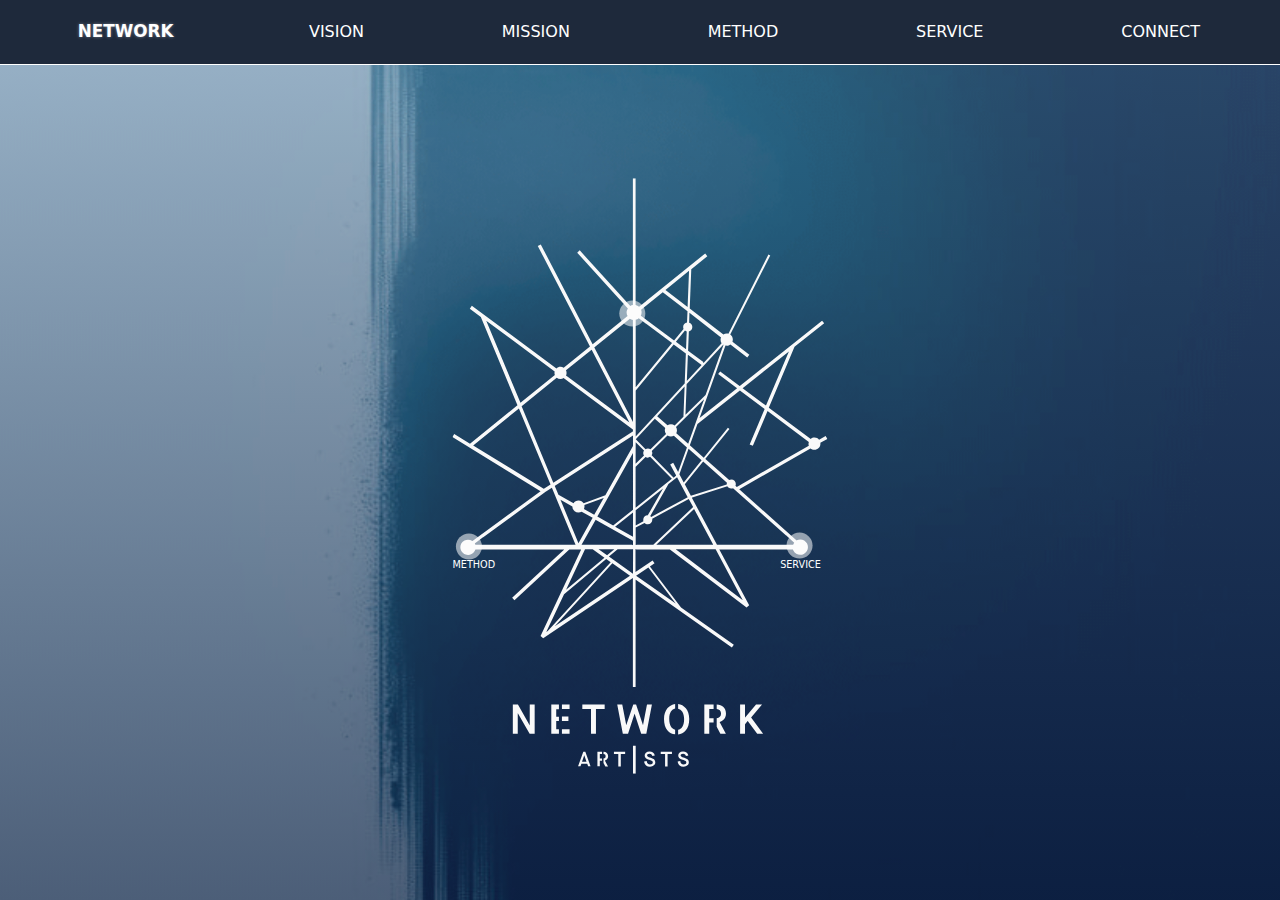
==== index.html @ 85cc6127 "re-deploy" ====
<!doctype html>
<html lang="en" data-critters-container>
<head>
  <meta charset="utf-8">
  <title>Network Artists</title>
  <base href="/">
  <meta name="viewport" content="width=device-width, initial-scale=1">
  <!--<link rel="icon" type="image/x-icon" href="favicon.ico">!-->
<style>*,:before,:after{box-sizing:border-box;border-width:0;border-style:solid;border-color:#e5e7eb}:before,:after{--tw-content:""}html{line-height:1.5;-webkit-text-size-adjust:100%;tab-size:4;font-family:ui-sans-serif,system-ui,-apple-system,BlinkMacSystemFont,Segoe UI,Roboto,Helvetica Neue,Arial,Noto Sans,sans-serif,"Apple Color Emoji","Segoe UI Emoji",Segoe UI Symbol,"Noto Color Emoji";font-feature-settings:normal;font-variation-settings:normal}body{margin:0;line-height:inherit}*,:before,:after{--tw-border-spacing-x:0;--tw-border-spacing-y:0;--tw-translate-x:0;--tw-translate-y:0;--tw-rotate:0;--tw-skew-x:0;--tw-skew-y:0;--tw-scale-x:1;--tw-scale-y:1;--tw-pan-x: ;--tw-pan-y: ;--tw-pinch-zoom: ;--tw-scroll-snap-strictness:proximity;--tw-gradient-from-position: ;--tw-gradient-via-position: ;--tw-gradient-to-position: ;--tw-ordinal: ;--tw-slashed-zero: ;--tw-numeric-figure: ;--tw-numeric-spacing: ;--tw-numeric-fraction: ;--tw-ring-inset: ;--tw-ring-offset-width:0px;--tw-ring-offset-color:#fff;--tw-ring-color:rgb(59 130 246 / .5);--tw-ring-offset-shadow:0 0 #0000;--tw-ring-shadow:0 0 #0000;--tw-shadow:0 0 #0000;--tw-shadow-colored:0 0 #0000;--tw-blur: ;--tw-brightness: ;--tw-contrast: ;--tw-grayscale: ;--tw-hue-rotate: ;--tw-invert: ;--tw-saturate: ;--tw-sepia: ;--tw-drop-shadow: ;--tw-backdrop-blur: ;--tw-backdrop-brightness: ;--tw-backdrop-contrast: ;--tw-backdrop-grayscale: ;--tw-backdrop-hue-rotate: ;--tw-backdrop-invert: ;--tw-backdrop-opacity: ;--tw-backdrop-saturate: ;--tw-backdrop-sepia: }body{padding-bottom:20px;background-color:#000;background-image:linear-gradient(to bottom,#527f9a85,#112846ba),url(networkArtistBackGround.e3360efd7bde1a13.png)!important;background-position:center;background-repeat:no-repeat;background-size:cover;background-attachment:fixed}</style><link rel="stylesheet" href="styles.239a535b3e840aea.css" media="print" onload="this.media='all'"><noscript><link rel="stylesheet" href="styles.239a535b3e840aea.css"></noscript></head>
<body>
  <app-root></app-root>
<script src="runtime.1c67a9e0d423e138.js" type="module"></script><script src="polyfills.b39e8f7c6ecf0d22.js" type="module"></script><script src="main.fc0639082469d9b8.js" type="module"></script></body>
</html>
---- styles.239a535b3e840aea.css ----
*,:before,:after{box-sizing:border-box;border-width:0;border-style:solid;border-color:#e5e7eb}:before,:after{--tw-content: ""}html{line-height:1.5;-webkit-text-size-adjust:100%;tab-size:4;font-family:ui-sans-serif,system-ui,-apple-system,BlinkMacSystemFont,Segoe UI,Roboto,Helvetica Neue,Arial,Noto Sans,sans-serif,"Apple Color Emoji","Segoe UI Emoji",Segoe UI Symbol,"Noto Color Emoji";font-feature-settings:normal;font-variation-settings:normal}body{margin:0;line-height:inherit}hr{height:0;color:inherit;border-top-width:1px}abbr:where([title]){-webkit-text-decoration:underline dotted;text-decoration:underline dotted}h1,h2,h3,h4,h5,h6{font-size:inherit;font-weight:inherit}a{color:inherit;text-decoration:inherit}b,strong{font-weight:bolder}code,kbd,samp,pre{font-family:ui-monospace,SFMono-Regular,Menlo,Monaco,Consolas,Liberation Mono,Courier New,monospace;font-size:1em}small{font-size:80%}sub,sup{font-size:75%;line-height:0;position:relative;vertical-align:baseline}sub{bottom:-.25em}sup{top:-.5em}table{text-indent:0;border-color:inherit;border-collapse:collapse}button,input,optgroup,select,textarea{font-family:inherit;font-feature-settings:inherit;font-variation-settings:inherit;font-size:100%;font-weight:inherit;line-height:inherit;color:inherit;margin:0;padding:0}button,select{text-transform:none}button,[type=button],[type=reset],[type=submit]{-webkit-appearance:button;background-color:transparent;background-image:none}:-moz-focusring{outline:auto}:-moz-ui-invalid{box-shadow:none}progress{vertical-align:baseline}::-webkit-inner-spin-button,::-webkit-outer-spin-button{height:auto}[type=search]{-webkit-appearance:textfield;outline-offset:-2px}::-webkit-search-decoration{-webkit-appearance:none}::-webkit-file-upload-button{-webkit-appearance:button;font:inherit}summary{display:list-item}blockquote,dl,dd,h1,h2,h3,h4,h5,h6,hr,figure,p,pre{margin:0}fieldset{margin:0;padding:0}legend{padding:0}ol,ul,menu{list-style:none;margin:0;padding:0}dialog{padding:0}textarea{resize:vertical}input::placeholder,textarea::placeholder{opacity:1;color:#9ca3af}button,[role=button]{cursor:pointer}:disabled{cursor:default}img,svg,video,canvas,audio,iframe,embed,object{display:block;vertical-align:middle}img,video{max-width:100%;height:auto}[hidden]{display:none}*,:before,:after{--tw-border-spacing-x: 0;--tw-border-spacing-y: 0;--tw-translate-x: 0;--tw-translate-y: 0;--tw-rotate: 0;--tw-skew-x: 0;--tw-skew-y: 0;--tw-scale-x: 1;--tw-scale-y: 1;--tw-pan-x: ;--tw-pan-y: ;--tw-pinch-zoom: ;--tw-scroll-snap-strictness: proximity;--tw-gradient-from-position: ;--tw-gradient-via-position: ;--tw-gradient-to-position: ;--tw-ordinal: ;--tw-slashed-zero: ;--tw-numeric-figure: ;--tw-numeric-spacing: ;--tw-numeric-fraction: ;--tw-ring-inset: ;--tw-ring-offset-width: 0px;--tw-ring-offset-color: #fff;--tw-ring-color: rgb(59 130 246 / .5);--tw-ring-offset-shadow: 0 0 #0000;--tw-ring-shadow: 0 0 #0000;--tw-shadow: 0 0 #0000;--tw-shadow-colored: 0 0 #0000;--tw-blur: ;--tw-brightness: ;--tw-contrast: ;--tw-grayscale: ;--tw-hue-rotate: ;--tw-invert: ;--tw-saturate: ;--tw-sepia: ;--tw-drop-shadow: ;--tw-backdrop-blur: ;--tw-backdrop-brightness: ;--tw-backdrop-contrast: ;--tw-backdrop-grayscale: ;--tw-backdrop-hue-rotate: ;--tw-backdrop-invert: ;--tw-backdrop-opacity: ;--tw-backdrop-saturate: ;--tw-backdrop-sepia: }::backdrop{--tw-border-spacing-x: 0;--tw-border-spacing-y: 0;--tw-translate-x: 0;--tw-translate-y: 0;--tw-rotate: 0;--tw-skew-x: 0;--tw-skew-y: 0;--tw-scale-x: 1;--tw-scale-y: 1;--tw-pan-x: ;--tw-pan-y: ;--tw-pinch-zoom: ;--tw-scroll-snap-strictness: proximity;--tw-gradient-from-position: ;--tw-gradient-via-position: ;--tw-gradient-to-position: ;--tw-ordinal: ;--tw-slashed-zero: ;--tw-numeric-figure: ;--tw-numeric-spacing: ;--tw-numeric-fraction: ;--tw-ring-inset: ;--tw-ring-offset-width: 0px;--tw-ring-offset-color: #fff;--tw-ring-color: rgb(59 130 246 / .5);--tw-ring-offset-shadow: 0 0 #0000;--tw-ring-shadow: 0 0 #0000;--tw-shadow: 0 0 #0000;--tw-shadow-colored: 0 0 #0000;--tw-blur: ;--tw-brightness: ;--tw-contrast: ;--tw-grayscale: ;--tw-hue-rotate: ;--tw-invert: ;--tw-saturate: ;--tw-sepia: ;--tw-drop-shadow: ;--tw-backdrop-blur: ;--tw-backdrop-brightness: ;--tw-backdrop-contrast: ;--tw-backdrop-grayscale: ;--tw-backdrop-hue-rotate: ;--tw-backdrop-invert: ;--tw-backdrop-opacity: ;--tw-backdrop-saturate: ;--tw-backdrop-sepia: }.fixed{position:fixed}.absolute{position:absolute}.relative{position:relative}.sticky{position:sticky}.bottom-0{bottom:0}.bottom-\[20px\]{bottom:20px}.left-0{left:0}.left-\[-40px\]{left:-40px}.right-5{right:1.25rem}.right-\[-170px\]{right:-170px}.right-\[25px\]{right:25px}.top-0{top:0}.top-10{top:2.5rem}.top-5{top:1.25rem}.top-\[-40px\]{top:-40px}.z-20{z-index:20}.z-50{z-index:50}.z-\[9999\]{z-index:9999}.m-3{margin:.75rem}.m-5{margin:1.25rem}.mx-5{margin-left:1.25rem;margin-right:1.25rem}.mx-auto{margin-left:auto;margin-right:auto}.mb-1{margin-bottom:.25rem}.mb-1\.5{margin-bottom:.375rem}.mb-2{margin-bottom:.5rem}.mb-4{margin-bottom:1rem}.mb-6{margin-bottom:1.5rem}.ml-2{margin-left:.5rem}.ml-4{margin-left:1rem}.mt-10{margin-top:2.5rem}.mt-2{margin-top:.5rem}.mt-20{margin-top:5rem}.mt-32{margin-top:8rem}.mt-4{margin-top:1rem}.mt-5{margin-top:1.25rem}.block{display:block}.flex{display:flex}.hidden{display:none}.h-6{height:1.5rem}.h-\[60\%\]{height:60%}.h-auto{height:auto}.h-full{height:100%}.min-h-\[50px\]{min-height:50px}.w-1\/3{width:33.333333%}.w-32{width:8rem}.w-6{width:1.5rem}.w-\[50\%\]{width:50%}.w-\[60\%\]{width:60%}.w-\[80\%\]{width:80%}.w-auto{width:auto}.w-full{width:100%}.min-w-\[200px\]{min-width:200px}.flex-none{flex:none}.rotate-180{--tw-rotate: 180deg;transform:translate(var(--tw-translate-x),var(--tw-translate-y)) rotate(var(--tw-rotate)) skew(var(--tw-skew-x)) skewY(var(--tw-skew-y)) scaleX(var(--tw-scale-x)) scaleY(var(--tw-scale-y))}.scale-75{--tw-scale-x: .75;--tw-scale-y: .75;transform:translate(var(--tw-translate-x),var(--tw-translate-y)) rotate(var(--tw-rotate)) skew(var(--tw-skew-x)) skewY(var(--tw-skew-y)) scaleX(var(--tw-scale-x)) scaleY(var(--tw-scale-y))}.transform{transform:translate(var(--tw-translate-x),var(--tw-translate-y)) rotate(var(--tw-rotate)) skew(var(--tw-skew-x)) skewY(var(--tw-skew-y)) scaleX(var(--tw-scale-x)) scaleY(var(--tw-scale-y))}.cursor-pointer{cursor:pointer}.flex-row{flex-direction:row}.flex-col{flex-direction:column}.flex-wrap{flex-wrap:wrap}.content-center{align-content:center}.items-center{align-items:center}.justify-end{justify-content:flex-end}.justify-center{justify-content:center}.justify-between{justify-content:space-between}.justify-items-start{justify-items:start}.space-y-4>:not([hidden])~:not([hidden]){--tw-space-y-reverse: 0;margin-top:calc(1rem * calc(1 - var(--tw-space-y-reverse)));margin-bottom:calc(1rem * var(--tw-space-y-reverse))}.overflow-x-hidden{overflow-x:hidden}.overflow-y-scroll{overflow-y:scroll}.rounded{border-radius:.25rem}.rounded-full{border-radius:9999px}.rounded-md{border-radius:.375rem}.rounded-b-md{border-bottom-right-radius:.375rem;border-bottom-left-radius:.375rem}.rounded-t-md{border-top-left-radius:.375rem;border-top-right-radius:.375rem}.border{border-width:1px}.border-2{border-width:2px}.border-b-\[1px\]{border-bottom-width:1px}.border-l-2{border-left-width:2px}.border-white{--tw-border-opacity: 1;border-color:rgb(255 255 255 / var(--tw-border-opacity))}.border-b-white{--tw-border-opacity: 1;border-bottom-color:rgb(255 255 255 / var(--tw-border-opacity))}.bg-\[\#002B4F\]{--tw-bg-opacity: 1;background-color:rgb(0 43 79 / var(--tw-bg-opacity))}.bg-\[rgba\(235\,235\,235\,0\.2\)\]{background-color:#ebebeb33}.bg-\[rgba\(235\,235\,235\,0\.4\)\]{background-color:#ebebeb66}.bg-\[rgba\(235\,235\,235\,0\.9\)\]{background-color:#ebebebe6}.bg-slate-800{--tw-bg-opacity: 1;background-color:rgb(30 41 59 / var(--tw-bg-opacity))}.bg-fixed{background-attachment:fixed}.bg-center{background-position:center}.bg-no-repeat{background-repeat:no-repeat}.fill-transparent{fill:transparent}.stroke-white{stroke:#fff}.stroke-2{stroke-width:2}.p-10{padding:2.5rem}.p-5{padding:1.25rem}.px-10{padding-left:2.5rem;padding-right:2.5rem}.px-20{padding-left:5rem;padding-right:5rem}.px-5{padding-left:1.25rem;padding-right:1.25rem}.py-10{padding-top:2.5rem;padding-bottom:2.5rem}.py-5{padding-top:1.25rem;padding-bottom:1.25rem}.pb-10{padding-bottom:2.5rem}.pb-8{padding-bottom:2rem}.pl-10{padding-left:2.5rem}.pl-5{padding-left:1.25rem}.pr-1{padding-right:.25rem}.pr-10{padding-right:2.5rem}.pr-2{padding-right:.5rem}.pr-7{padding-right:1.75rem}.pt-5{padding-top:1.25rem}.text-left{text-align:left}.text-center{text-align:center}.text-2xl{font-size:1.5rem;line-height:2rem}.text-4xl{font-size:2.25rem;line-height:2.5rem}.text-\[40px\]{font-size:40px}.text-\[50px\]{font-size:50px}.text-xl{font-size:1.25rem;line-height:1.75rem}.font-bold{font-weight:700}.font-extralight{font-weight:200}.font-semibold{font-weight:600}.uppercase{text-transform:uppercase}.leading-\[30px\]{line-height:30px}.leading-\[37px\]{line-height:37px}.text-\[rgba\(255\,255\,255\,0\.3\)\]{color:#ffffff4d}.text-blue-900{--tw-text-opacity: 1;color:rgb(30 58 138 / var(--tw-text-opacity))}.text-white{--tw-text-opacity: 1;color:rgb(255 255 255 / var(--tw-text-opacity))}.underline{text-decoration-line:underline}.shadow-lg{--tw-shadow: 0 10px 15px -3px rgb(0 0 0 / .1), 0 4px 6px -4px rgb(0 0 0 / .1);--tw-shadow-colored: 0 10px 15px -3px var(--tw-shadow-color), 0 4px 6px -4px var(--tw-shadow-color);box-shadow:var(--tw-ring-offset-shadow, 0 0 #0000),var(--tw-ring-shadow, 0 0 #0000),var(--tw-shadow)}.blur{--tw-blur: blur(8px);filter:var(--tw-blur) var(--tw-brightness) var(--tw-contrast) var(--tw-grayscale) var(--tw-hue-rotate) var(--tw-invert) var(--tw-saturate) var(--tw-sepia) var(--tw-drop-shadow)}.drop-shadow{--tw-drop-shadow: drop-shadow(0 1px 2px rgb(0 0 0 / .1)) drop-shadow(0 1px 1px rgb(0 0 0 / .06));filter:var(--tw-blur) var(--tw-brightness) var(--tw-contrast) var(--tw-grayscale) var(--tw-hue-rotate) var(--tw-invert) var(--tw-saturate) var(--tw-sepia) var(--tw-drop-shadow)}.filter{filter:var(--tw-blur) var(--tw-brightness) var(--tw-contrast) var(--tw-grayscale) var(--tw-hue-rotate) var(--tw-invert) var(--tw-saturate) var(--tw-sepia) var(--tw-drop-shadow)}.transition{transition-property:color,background-color,border-color,text-decoration-color,fill,stroke,opacity,box-shadow,transform,filter,-webkit-backdrop-filter;transition-property:color,background-color,border-color,text-decoration-color,fill,stroke,opacity,box-shadow,transform,filter,backdrop-filter;transition-property:color,background-color,border-color,text-decoration-color,fill,stroke,opacity,box-shadow,transform,filter,backdrop-filter,-webkit-backdrop-filter;transition-timing-function:cubic-bezier(.4,0,.2,1);transition-duration:.15s}.transition-all{transition-property:all;transition-timing-function:cubic-bezier(.4,0,.2,1);transition-duration:.15s}.duration-300{transition-duration:.3s}.ease-in{transition-timing-function:cubic-bezier(.4,0,1,1)}.ease-in-out{transition-timing-function:cubic-bezier(.4,0,.2,1)}.ease-out{transition-timing-function:cubic-bezier(0,0,.2,1)}body{padding-bottom:20px;background-color:#000;background-image:linear-gradient(to bottom,#527f9a85,#112846ba),url(networkArtistBackGround.e3360efd7bde1a13.png)!important;background-position:center;background-repeat:no-repeat;background-size:cover;background-attachment:fixed}.mission{background-image:linear-gradient(to bottom,#112846,#112846ba),url(backgroundMissionComponent.2aa8e64cc759269d.jpeg)!important;background-position:center;background-repeat:no-repeat;background-size:cover;background-attachment:fixed}.service{background-image:linear-gradient(to bottom,#112846,#112846ba),url(backgroundService.eb0dcc826359d634.jpg)!important;background-position:center;background-repeat:no-repeat;background-size:cover;background-attachment:fixed}.vision{background-image:linear-gradient(to bottom,#112846,#112846ba),url(visionBackground.d5ea87401d3726b8.jpg)!important;background-position:center;background-repeat:no-repeat;background-size:cover;background-attachment:fixed}.connect{background-image:linear-gradient(to bottom,#112846,#112846ba),url(backgroundConnectComponent.21ba6df31d778733.jpeg)!important;background-position:center;background-repeat:no-repeat;background-size:cover;background-attachment:fixed}.method{background-image:linear-gradient(to bottom,#112846,#112846ba)!important;background-position:center;background-repeat:no-repeat;background-size:contain;background-attachment:fixed}.logo{display:flex;justify-content:center;height:90vh;width:100vw;padding-top:1rem;transition:opacity 1s}.btn{position:absolute;bottom:1rem;left:49.5%;transform:translate(-50%);border:1px solid #ccc;padding:1px 15px;border-radius:5px;color:#fff;font-family:OpenSans,sans-serif;font-size:.8rem}.btn:hover{background-color:#fff;color:#002b4f}.method-img{width:50%}.footer-text{writing-mode:vertical-rl;text-orientation:upright}.hover\:scale-105:hover{--tw-scale-x: 1.05;--tw-scale-y: 1.05;transform:translate(var(--tw-translate-x),var(--tw-translate-y)) rotate(var(--tw-rotate)) skew(var(--tw-skew-x)) skewY(var(--tw-skew-y)) scaleX(var(--tw-scale-x)) scaleY(var(--tw-scale-y))}.hover\:scale-110:hover{--tw-scale-x: 1.1;--tw-scale-y: 1.1;transform:translate(var(--tw-translate-x),var(--tw-translate-y)) rotate(var(--tw-rotate)) skew(var(--tw-skew-x)) skewY(var(--tw-skew-y)) scaleX(var(--tw-scale-x)) scaleY(var(--tw-scale-y))}@media (prefers-color-scheme: dark){.dark\:shadow-black\/30{--tw-shadow-color: rgb(0 0 0 / .3);--tw-shadow: var(--tw-shadow-colored)}}@media (min-width: 640px){.sm\:block{display:block}.sm\:hidden{display:none}.sm\:w-full{width:100%}}@media (min-width: 768px){.md\:mx-auto{margin-left:auto;margin-right:auto}.md\:mt-10{margin-top:2.5rem}.md\:mt-20{margin-top:5rem}.md\:block{display:block}.md\:flex{display:flex}.md\:hidden{display:none}.md\:w-1\/2{width:50%}.md\:w-\[70\%\]{width:70%}.md\:max-w-3xl{max-width:48rem}.md\:p-10{padding:2.5rem}.md\:text-\[130px\]{font-size:130px}.md\:text-\[30px\]{font-size:30px}.md\:leading-\[100px\]{line-height:100px}.md\:leading-\[90px\]{line-height:90px}}@media (min-width: 1024px){.lg\:mt-32{margin-top:8rem}.lg\:max-w-4xl{max-width:56rem}}@media (min-width: 1280px){.xl\:max-w-5xl{max-width:64rem}}
---- styles.239a535b3e840aea.css ----
*,:before,:after{box-sizing:border-box;border-width:0;border-style:solid;border-color:#e5e7eb}:before,:after{--tw-content: ""}html{line-height:1.5;-webkit-text-size-adjust:100%;tab-size:4;font-family:ui-sans-serif,system-ui,-apple-system,BlinkMacSystemFont,Segoe UI,Roboto,Helvetica Neue,Arial,Noto Sans,sans-serif,"Apple Color Emoji","Segoe UI Emoji",Segoe UI Symbol,"Noto Color Emoji";font-feature-settings:normal;font-variation-settings:normal}body{margin:0;line-height:inherit}hr{height:0;color:inherit;border-top-width:1px}abbr:where([title]){-webkit-text-decoration:underline dotted;text-decoration:underline dotted}h1,h2,h3,h4,h5,h6{font-size:inherit;font-weight:inherit}a{color:inherit;text-decoration:inherit}b,strong{font-weight:bolder}code,kbd,samp,pre{font-family:ui-monospace,SFMono-Regular,Menlo,Monaco,Consolas,Liberation Mono,Courier New,monospace;font-size:1em}small{font-size:80%}sub,sup{font-size:75%;line-height:0;position:relative;vertical-align:baseline}sub{bottom:-.25em}sup{top:-.5em}table{text-indent:0;border-color:inherit;border-collapse:collapse}button,input,optgroup,select,textarea{font-family:inherit;font-feature-settings:inherit;font-variation-settings:inherit;font-size:100%;font-weight:inherit;line-height:inherit;color:inherit;margin:0;padding:0}button,select{text-transform:none}button,[type=button],[type=reset],[type=submit]{-webkit-appearance:button;background-color:transparent;background-image:none}:-moz-focusring{outline:auto}:-moz-ui-invalid{box-shadow:none}progress{vertical-align:baseline}::-webkit-inner-spin-button,::-webkit-outer-spin-button{height:auto}[type=search]{-webkit-appearance:textfield;outline-offset:-2px}::-webkit-search-decoration{-webkit-appearance:none}::-webkit-file-upload-button{-webkit-appearance:button;font:inherit}summary{display:list-item}blockquote,dl,dd,h1,h2,h3,h4,h5,h6,hr,figure,p,pre{margin:0}fieldset{margin:0;padding:0}legend{padding:0}ol,ul,menu{list-style:none;margin:0;padding:0}dialog{padding:0}textarea{resize:vertical}input::placeholder,textarea::placeholder{opacity:1;color:#9ca3af}button,[role=button]{cursor:pointer}:disabled{cursor:default}img,svg,video,canvas,audio,iframe,embed,object{display:block;vertical-align:middle}img,video{max-width:100%;height:auto}[hidden]{display:none}*,:before,:after{--tw-border-spacing-x: 0;--tw-border-spacing-y: 0;--tw-translate-x: 0;--tw-translate-y: 0;--tw-rotate: 0;--tw-skew-x: 0;--tw-skew-y: 0;--tw-scale-x: 1;--tw-scale-y: 1;--tw-pan-x: ;--tw-pan-y: ;--tw-pinch-zoom: ;--tw-scroll-snap-strictness: proximity;--tw-gradient-from-position: ;--tw-gradient-via-position: ;--tw-gradient-to-position: ;--tw-ordinal: ;--tw-slashed-zero: ;--tw-numeric-figure: ;--tw-numeric-spacing: ;--tw-numeric-fraction: ;--tw-ring-inset: ;--tw-ring-offset-width: 0px;--tw-ring-offset-color: #fff;--tw-ring-color: rgb(59 130 246 / .5);--tw-ring-offset-shadow: 0 0 #0000;--tw-ring-shadow: 0 0 #0000;--tw-shadow: 0 0 #0000;--tw-shadow-colored: 0 0 #0000;--tw-blur: ;--tw-brightness: ;--tw-contrast: ;--tw-grayscale: ;--tw-hue-rotate: ;--tw-invert: ;--tw-saturate: ;--tw-sepia: ;--tw-drop-shadow: ;--tw-backdrop-blur: ;--tw-backdrop-brightness: ;--tw-backdrop-contrast: ;--tw-backdrop-grayscale: ;--tw-backdrop-hue-rotate: ;--tw-backdrop-invert: ;--tw-backdrop-opacity: ;--tw-backdrop-saturate: ;--tw-backdrop-sepia: }::backdrop{--tw-border-spacing-x: 0;--tw-border-spacing-y: 0;--tw-translate-x: 0;--tw-translate-y: 0;--tw-rotate: 0;--tw-skew-x: 0;--tw-skew-y: 0;--tw-scale-x: 1;--tw-scale-y: 1;--tw-pan-x: ;--tw-pan-y: ;--tw-pinch-zoom: ;--tw-scroll-snap-strictness: proximity;--tw-gradient-from-position: ;--tw-gradient-via-position: ;--tw-gradient-to-position: ;--tw-ordinal: ;--tw-slashed-zero: ;--tw-numeric-figure: ;--tw-numeric-spacing: ;--tw-numeric-fraction: ;--tw-ring-inset: ;--tw-ring-offset-width: 0px;--tw-ring-offset-color: #fff;--tw-ring-color: rgb(59 130 246 / .5);--tw-ring-offset-shadow: 0 0 #0000;--tw-ring-shadow: 0 0 #0000;--tw-shadow: 0 0 #0000;--tw-shadow-colored: 0 0 #0000;--tw-blur: ;--tw-brightness: ;--tw-contrast: ;--tw-grayscale: ;--tw-hue-rotate: ;--tw-invert: ;--tw-saturate: ;--tw-sepia: ;--tw-drop-shadow: ;--tw-backdrop-blur: ;--tw-backdrop-brightness: ;--tw-backdrop-contrast: ;--tw-backdrop-grayscale: ;--tw-backdrop-hue-rotate: ;--tw-backdrop-invert: ;--tw-backdrop-opacity: ;--tw-backdrop-saturate: ;--tw-backdrop-sepia: }.fixed{position:fixed}.absolute{position:absolute}.relative{position:relative}.sticky{position:sticky}.bottom-0{bottom:0}.bottom-\[20px\]{bottom:20px}.left-0{left:0}.left-\[-40px\]{left:-40px}.right-5{right:1.25rem}.right-\[-170px\]{right:-170px}.right-\[25px\]{right:25px}.top-0{top:0}.top-10{top:2.5rem}.top-5{top:1.25rem}.top-\[-40px\]{top:-40px}.z-20{z-index:20}.z-50{z-index:50}.z-\[9999\]{z-index:9999}.m-3{margin:.75rem}.m-5{margin:1.25rem}.mx-5{margin-left:1.25rem;margin-right:1.25rem}.mx-auto{margin-left:auto;margin-right:auto}.mb-1{margin-bottom:.25rem}.mb-1\.5{margin-bottom:.375rem}.mb-2{margin-bottom:.5rem}.mb-4{margin-bottom:1rem}.mb-6{margin-bottom:1.5rem}.ml-2{margin-left:.5rem}.ml-4{margin-left:1rem}.mt-10{margin-top:2.5rem}.mt-2{margin-top:.5rem}.mt-20{margin-top:5rem}.mt-32{margin-top:8rem}.mt-4{margin-top:1rem}.mt-5{margin-top:1.25rem}.block{display:block}.flex{display:flex}.hidden{display:none}.h-6{height:1.5rem}.h-\[60\%\]{height:60%}.h-auto{height:auto}.h-full{height:100%}.min-h-\[50px\]{min-height:50px}.w-1\/3{width:33.333333%}.w-32{width:8rem}.w-6{width:1.5rem}.w-\[50\%\]{width:50%}.w-\[60\%\]{width:60%}.w-\[80\%\]{width:80%}.w-auto{width:auto}.w-full{width:100%}.min-w-\[200px\]{min-width:200px}.flex-none{flex:none}.rotate-180{--tw-rotate: 180deg;transform:translate(var(--tw-translate-x),var(--tw-translate-y)) rotate(var(--tw-rotate)) skew(var(--tw-skew-x)) skewY(var(--tw-skew-y)) scaleX(var(--tw-scale-x)) scaleY(var(--tw-scale-y))}.scale-75{--tw-scale-x: .75;--tw-scale-y: .75;transform:translate(var(--tw-translate-x),var(--tw-translate-y)) rotate(var(--tw-rotate)) skew(var(--tw-skew-x)) skewY(var(--tw-skew-y)) scaleX(var(--tw-scale-x)) scaleY(var(--tw-scale-y))}.transform{transform:translate(var(--tw-translate-x),var(--tw-translate-y)) rotate(var(--tw-rotate)) skew(var(--tw-skew-x)) skewY(var(--tw-skew-y)) scaleX(var(--tw-scale-x)) scaleY(var(--tw-scale-y))}.cursor-pointer{cursor:pointer}.flex-row{flex-direction:row}.flex-col{flex-direction:column}.flex-wrap{flex-wrap:wrap}.content-center{align-content:center}.items-center{align-items:center}.justify-end{justify-content:flex-end}.justify-center{justify-content:center}.justify-between{justify-content:space-between}.justify-items-start{justify-items:start}.space-y-4>:not([hidden])~:not([hidden]){--tw-space-y-reverse: 0;margin-top:calc(1rem * calc(1 - var(--tw-space-y-reverse)));margin-bottom:calc(1rem * var(--tw-space-y-reverse))}.overflow-x-hidden{overflow-x:hidden}.overflow-y-scroll{overflow-y:scroll}.rounded{border-radius:.25rem}.rounded-full{border-radius:9999px}.rounded-md{border-radius:.375rem}.rounded-b-md{border-bottom-right-radius:.375rem;border-bottom-left-radius:.375rem}.rounded-t-md{border-top-left-radius:.375rem;border-top-right-radius:.375rem}.border{border-width:1px}.border-2{border-width:2px}.border-b-\[1px\]{border-bottom-width:1px}.border-l-2{border-left-width:2px}.border-white{--tw-border-opacity: 1;border-color:rgb(255 255 255 / var(--tw-border-opacity))}.border-b-white{--tw-border-opacity: 1;border-bottom-color:rgb(255 255 255 / var(--tw-border-opacity))}.bg-\[\#002B4F\]{--tw-bg-opacity: 1;background-color:rgb(0 43 79 / var(--tw-bg-opacity))}.bg-\[rgba\(235\,235\,235\,0\.2\)\]{background-color:#ebebeb33}.bg-\[rgba\(235\,235\,235\,0\.4\)\]{background-color:#ebebeb66}.bg-\[rgba\(235\,235\,235\,0\.9\)\]{background-color:#ebebebe6}.bg-slate-800{--tw-bg-opacity: 1;background-color:rgb(30 41 59 / var(--tw-bg-opacity))}.bg-fixed{background-attachment:fixed}.bg-center{background-position:center}.bg-no-repeat{background-repeat:no-repeat}.fill-transparent{fill:transparent}.stroke-white{stroke:#fff}.stroke-2{stroke-width:2}.p-10{padding:2.5rem}.p-5{padding:1.25rem}.px-10{padding-left:2.5rem;padding-right:2.5rem}.px-20{padding-left:5rem;padding-right:5rem}.px-5{padding-left:1.25rem;padding-right:1.25rem}.py-10{padding-top:2.5rem;padding-bottom:2.5rem}.py-5{padding-top:1.25rem;padding-bottom:1.25rem}.pb-10{padding-bottom:2.5rem}.pb-8{padding-bottom:2rem}.pl-10{padding-left:2.5rem}.pl-5{padding-left:1.25rem}.pr-1{padding-right:.25rem}.pr-10{padding-right:2.5rem}.pr-2{padding-right:.5rem}.pr-7{padding-right:1.75rem}.pt-5{padding-top:1.25rem}.text-left{text-align:left}.text-center{text-align:center}.text-2xl{font-size:1.5rem;line-height:2rem}.text-4xl{font-size:2.25rem;line-height:2.5rem}.text-\[40px\]{font-size:40px}.text-\[50px\]{font-size:50px}.text-xl{font-size:1.25rem;line-height:1.75rem}.font-bold{font-weight:700}.font-extralight{font-weight:200}.font-semibold{font-weight:600}.uppercase{text-transform:uppercase}.leading-\[30px\]{line-height:30px}.leading-\[37px\]{line-height:37px}.text-\[rgba\(255\,255\,255\,0\.3\)\]{color:#ffffff4d}.text-blue-900{--tw-text-opacity: 1;color:rgb(30 58 138 / var(--tw-text-opacity))}.text-white{--tw-text-opacity: 1;color:rgb(255 255 255 / var(--tw-text-opacity))}.underline{text-decoration-line:underline}.shadow-lg{--tw-shadow: 0 10px 15px -3px rgb(0 0 0 / .1), 0 4px 6px -4px rgb(0 0 0 / .1);--tw-shadow-colored: 0 10px 15px -3px var(--tw-shadow-color), 0 4px 6px -4px var(--tw-shadow-color);box-shadow:var(--tw-ring-offset-shadow, 0 0 #0000),var(--tw-ring-shadow, 0 0 #0000),var(--tw-shadow)}.blur{--tw-blur: blur(8px);filter:var(--tw-blur) var(--tw-brightness) var(--tw-contrast) var(--tw-grayscale) var(--tw-hue-rotate) var(--tw-invert) var(--tw-saturate) var(--tw-sepia) var(--tw-drop-shadow)}.drop-shadow{--tw-drop-shadow: drop-shadow(0 1px 2px rgb(0 0 0 / .1)) drop-shadow(0 1px 1px rgb(0 0 0 / .06));filter:var(--tw-blur) var(--tw-brightness) var(--tw-contrast) var(--tw-grayscale) var(--tw-hue-rotate) var(--tw-invert) var(--tw-saturate) var(--tw-sepia) var(--tw-drop-shadow)}.filter{filter:var(--tw-blur) var(--tw-brightness) var(--tw-contrast) var(--tw-grayscale) var(--tw-hue-rotate) var(--tw-invert) var(--tw-saturate) var(--tw-sepia) var(--tw-drop-shadow)}.transition{transition-property:color,background-color,border-color,text-decoration-color,fill,stroke,opacity,box-shadow,transform,filter,-webkit-backdrop-filter;transition-property:color,background-color,border-color,text-decoration-color,fill,stroke,opacity,box-shadow,transform,filter,backdrop-filter;transition-property:color,background-color,border-color,text-decoration-color,fill,stroke,opacity,box-shadow,transform,filter,backdrop-filter,-webkit-backdrop-filter;transition-timing-function:cubic-bezier(.4,0,.2,1);transition-duration:.15s}.transition-all{transition-property:all;transition-timing-function:cubic-bezier(.4,0,.2,1);transition-duration:.15s}.duration-300{transition-duration:.3s}.ease-in{transition-timing-function:cubic-bezier(.4,0,1,1)}.ease-in-out{transition-timing-function:cubic-bezier(.4,0,.2,1)}.ease-out{transition-timing-function:cubic-bezier(0,0,.2,1)}body{padding-bottom:20px;background-color:#000;background-image:linear-gradient(to bottom,#527f9a85,#112846ba),url(networkArtistBackGround.e3360efd7bde1a13.png)!important;background-position:center;background-repeat:no-repeat;background-size:cover;background-attachment:fixed}.mission{background-image:linear-gradient(to bottom,#112846,#112846ba),url(backgroundMissionComponent.2aa8e64cc759269d.jpeg)!important;background-position:center;background-repeat:no-repeat;background-size:cover;background-attachment:fixed}.service{background-image:linear-gradient(to bottom,#112846,#112846ba),url(backgroundService.eb0dcc826359d634.jpg)!important;background-position:center;background-repeat:no-repeat;background-size:cover;background-attachment:fixed}.vision{background-image:linear-gradient(to bottom,#112846,#112846ba),url(visionBackground.d5ea87401d3726b8.jpg)!important;background-position:center;background-repeat:no-repeat;background-size:cover;background-attachment:fixed}.connect{background-image:linear-gradient(to bottom,#112846,#112846ba),url(backgroundConnectComponent.21ba6df31d778733.jpeg)!important;background-position:center;background-repeat:no-repeat;background-size:cover;background-attachment:fixed}.method{background-image:linear-gradient(to bottom,#112846,#112846ba)!important;background-position:center;background-repeat:no-repeat;background-size:contain;background-attachment:fixed}.logo{display:flex;justify-content:center;height:90vh;width:100vw;padding-top:1rem;transition:opacity 1s}.btn{position:absolute;bottom:1rem;left:49.5%;transform:translate(-50%);border:1px solid #ccc;padding:1px 15px;border-radius:5px;color:#fff;font-family:OpenSans,sans-serif;font-size:.8rem}.btn:hover{background-color:#fff;color:#002b4f}.method-img{width:50%}.footer-text{writing-mode:vertical-rl;text-orientation:upright}.hover\:scale-105:hover{--tw-scale-x: 1.05;--tw-scale-y: 1.05;transform:translate(var(--tw-translate-x),var(--tw-translate-y)) rotate(var(--tw-rotate)) skew(var(--tw-skew-x)) skewY(var(--tw-skew-y)) scaleX(var(--tw-scale-x)) scaleY(var(--tw-scale-y))}.hover\:scale-110:hover{--tw-scale-x: 1.1;--tw-scale-y: 1.1;transform:translate(var(--tw-translate-x),var(--tw-translate-y)) rotate(var(--tw-rotate)) skew(var(--tw-skew-x)) skewY(var(--tw-skew-y)) scaleX(var(--tw-scale-x)) scaleY(var(--tw-scale-y))}@media (prefers-color-scheme: dark){.dark\:shadow-black\/30{--tw-shadow-color: rgb(0 0 0 / .3);--tw-shadow: var(--tw-shadow-colored)}}@media (min-width: 640px){.sm\:block{display:block}.sm\:hidden{display:none}.sm\:w-full{width:100%}}@media (min-width: 768px){.md\:mx-auto{margin-left:auto;margin-right:auto}.md\:mt-10{margin-top:2.5rem}.md\:mt-20{margin-top:5rem}.md\:block{display:block}.md\:flex{display:flex}.md\:hidden{display:none}.md\:w-1\/2{width:50%}.md\:w-\[70\%\]{width:70%}.md\:max-w-3xl{max-width:48rem}.md\:p-10{padding:2.5rem}.md\:text-\[130px\]{font-size:130px}.md\:text-\[30px\]{font-size:30px}.md\:leading-\[100px\]{line-height:100px}.md\:leading-\[90px\]{line-height:90px}}@media (min-width: 1024px){.lg\:mt-32{margin-top:8rem}.lg\:max-w-4xl{max-width:56rem}}@media (min-width: 1280px){.xl\:max-w-5xl{max-width:64rem}}
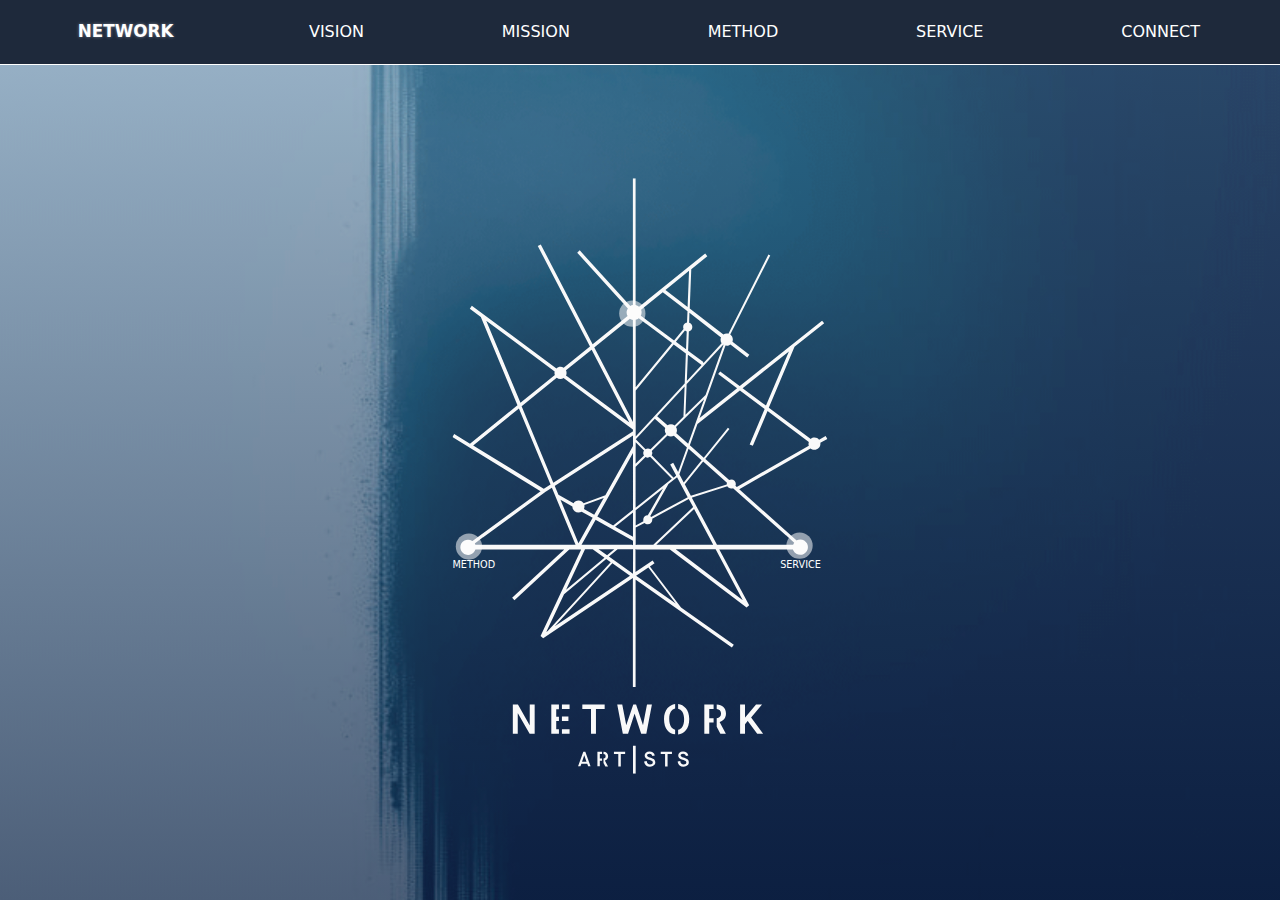
==== commit 442206b5: "re-deploy" ====
--- a/index.html
+++ b/index.html
@@ -6,8 +6,8 @@
   <base href="/">
   <meta name="viewport" content="width=device-width, initial-scale=1">
   <!--<link rel="icon" type="image/x-icon" href="favicon.ico">!-->
-<style>*,:before,:after{box-sizing:border-box;border-width:0;border-style:solid;border-color:#e5e7eb}:before,:after{--tw-content:""}html{line-height:1.5;-webkit-text-size-adjust:100%;tab-size:4;font-family:ui-sans-serif,system-ui,-apple-system,BlinkMacSystemFont,Segoe UI,Roboto,Helvetica Neue,Arial,Noto Sans,sans-serif,"Apple Color Emoji","Segoe UI Emoji",Segoe UI Symbol,"Noto Color Emoji";font-feature-settings:normal;font-variation-settings:normal}body{margin:0;line-height:inherit}*,:before,:after{--tw-border-spacing-x:0;--tw-border-spacing-y:0;--tw-translate-x:0;--tw-translate-y:0;--tw-rotate:0;--tw-skew-x:0;--tw-skew-y:0;--tw-scale-x:1;--tw-scale-y:1;--tw-pan-x: ;--tw-pan-y: ;--tw-pinch-zoom: ;--tw-scroll-snap-strictness:proximity;--tw-gradient-from-position: ;--tw-gradient-via-position: ;--tw-gradient-to-position: ;--tw-ordinal: ;--tw-slashed-zero: ;--tw-numeric-figure: ;--tw-numeric-spacing: ;--tw-numeric-fraction: ;--tw-ring-inset: ;--tw-ring-offset-width:0px;--tw-ring-offset-color:#fff;--tw-ring-color:rgb(59 130 246 / .5);--tw-ring-offset-shadow:0 0 #0000;--tw-ring-shadow:0 0 #0000;--tw-shadow:0 0 #0000;--tw-shadow-colored:0 0 #0000;--tw-blur: ;--tw-brightness: ;--tw-contrast: ;--tw-grayscale: ;--tw-hue-rotate: ;--tw-invert: ;--tw-saturate: ;--tw-sepia: ;--tw-drop-shadow: ;--tw-backdrop-blur: ;--tw-backdrop-brightness: ;--tw-backdrop-contrast: ;--tw-backdrop-grayscale: ;--tw-backdrop-hue-rotate: ;--tw-backdrop-invert: ;--tw-backdrop-opacity: ;--tw-backdrop-saturate: ;--tw-backdrop-sepia: }body{padding-bottom:20px;background-color:#000;background-image:linear-gradient(to bottom,#527f9a85,#112846ba),url(networkArtistBackGround.e3360efd7bde1a13.png)!important;background-position:center;background-repeat:no-repeat;background-size:cover;background-attachment:fixed}</style><link rel="stylesheet" href="styles.239a535b3e840aea.css" media="print" onload="this.media='all'"><noscript><link rel="stylesheet" href="styles.239a535b3e840aea.css"></noscript></head>
+<style>*,:before,:after{box-sizing:border-box;border-width:0;border-style:solid;border-color:#e5e7eb}:before,:after{--tw-content:""}html{line-height:1.5;-webkit-text-size-adjust:100%;tab-size:4;font-family:ui-sans-serif,system-ui,-apple-system,BlinkMacSystemFont,Segoe UI,Roboto,Helvetica Neue,Arial,Noto Sans,sans-serif,"Apple Color Emoji","Segoe UI Emoji",Segoe UI Symbol,"Noto Color Emoji";font-feature-settings:normal;font-variation-settings:normal}body{margin:0;line-height:inherit}*,:before,:after{--tw-border-spacing-x:0;--tw-border-spacing-y:0;--tw-translate-x:0;--tw-translate-y:0;--tw-rotate:0;--tw-skew-x:0;--tw-skew-y:0;--tw-scale-x:1;--tw-scale-y:1;--tw-pan-x: ;--tw-pan-y: ;--tw-pinch-zoom: ;--tw-scroll-snap-strictness:proximity;--tw-gradient-from-position: ;--tw-gradient-via-position: ;--tw-gradient-to-position: ;--tw-ordinal: ;--tw-slashed-zero: ;--tw-numeric-figure: ;--tw-numeric-spacing: ;--tw-numeric-fraction: ;--tw-ring-inset: ;--tw-ring-offset-width:0px;--tw-ring-offset-color:#fff;--tw-ring-color:rgb(59 130 246 / .5);--tw-ring-offset-shadow:0 0 #0000;--tw-ring-shadow:0 0 #0000;--tw-shadow:0 0 #0000;--tw-shadow-colored:0 0 #0000;--tw-blur: ;--tw-brightness: ;--tw-contrast: ;--tw-grayscale: ;--tw-hue-rotate: ;--tw-invert: ;--tw-saturate: ;--tw-sepia: ;--tw-drop-shadow: ;--tw-backdrop-blur: ;--tw-backdrop-brightness: ;--tw-backdrop-contrast: ;--tw-backdrop-grayscale: ;--tw-backdrop-hue-rotate: ;--tw-backdrop-invert: ;--tw-backdrop-opacity: ;--tw-backdrop-saturate: ;--tw-backdrop-sepia: }body{padding-bottom:20px;background-color:#000;background-image:linear-gradient(to bottom,#527f9a85,#112846ba),url(networkArtistBackGround.e3360efd7bde1a13.png)!important;background-position:center;background-repeat:no-repeat;background-size:cover;background-attachment:fixed}</style><link rel="stylesheet" href="styles.316ec99b03f423d8.css" media="print" onload="this.media='all'"><noscript><link rel="stylesheet" href="styles.316ec99b03f423d8.css"></noscript></head>
 <body>
   <app-root></app-root>
-<script src="runtime.1c67a9e0d423e138.js" type="module"></script><script src="polyfills.b39e8f7c6ecf0d22.js" type="module"></script><script src="main.fc0639082469d9b8.js" type="module"></script></body>
+<script src="runtime.1c67a9e0d423e138.js" type="module"></script><script src="polyfills.b39e8f7c6ecf0d22.js" type="module"></script><script src="main.cc2a9c04ef8a428f.js" type="module"></script></body>
 </html>
--- a/styles.316ec99b03f423d8.css
+++ b/styles.316ec99b03f423d8.css
@@ -0,0 +1 @@
+*,:before,:after{box-sizing:border-box;border-width:0;border-style:solid;border-color:#e5e7eb}:before,:after{--tw-content: ""}html{line-height:1.5;-webkit-text-size-adjust:100%;tab-size:4;font-family:ui-sans-serif,system-ui,-apple-system,BlinkMacSystemFont,Segoe UI,Roboto,Helvetica Neue,Arial,Noto Sans,sans-serif,"Apple Color Emoji","Segoe UI Emoji",Segoe UI Symbol,"Noto Color Emoji";font-feature-settings:normal;font-variation-settings:normal}body{margin:0;line-height:inherit}hr{height:0;color:inherit;border-top-width:1px}abbr:where([title]){-webkit-text-decoration:underline dotted;text-decoration:underline dotted}h1,h2,h3,h4,h5,h6{font-size:inherit;font-weight:inherit}a{color:inherit;text-decoration:inherit}b,strong{font-weight:bolder}code,kbd,samp,pre{font-family:ui-monospace,SFMono-Regular,Menlo,Monaco,Consolas,Liberation Mono,Courier New,monospace;font-size:1em}small{font-size:80%}sub,sup{font-size:75%;line-height:0;position:relative;vertical-align:baseline}sub{bottom:-.25em}sup{top:-.5em}table{text-indent:0;border-color:inherit;border-collapse:collapse}button,input,optgroup,select,textarea{font-family:inherit;font-feature-settings:inherit;font-variation-settings:inherit;font-size:100%;font-weight:inherit;line-height:inherit;color:inherit;margin:0;padding:0}button,select{text-transform:none}button,[type=button],[type=reset],[type=submit]{-webkit-appearance:button;background-color:transparent;background-image:none}:-moz-focusring{outline:auto}:-moz-ui-invalid{box-shadow:none}progress{vertical-align:baseline}::-webkit-inner-spin-button,::-webkit-outer-spin-button{height:auto}[type=search]{-webkit-appearance:textfield;outline-offset:-2px}::-webkit-search-decoration{-webkit-appearance:none}::-webkit-file-upload-button{-webkit-appearance:button;font:inherit}summary{display:list-item}blockquote,dl,dd,h1,h2,h3,h4,h5,h6,hr,figure,p,pre{margin:0}fieldset{margin:0;padding:0}legend{padding:0}ol,ul,menu{list-style:none;margin:0;padding:0}dialog{padding:0}textarea{resize:vertical}input::placeholder,textarea::placeholder{opacity:1;color:#9ca3af}button,[role=button]{cursor:pointer}:disabled{cursor:default}img,svg,video,canvas,audio,iframe,embed,object{display:block;vertical-align:middle}img,video{max-width:100%;height:auto}[hidden]{display:none}*,:before,:after{--tw-border-spacing-x: 0;--tw-border-spacing-y: 0;--tw-translate-x: 0;--tw-translate-y: 0;--tw-rotate: 0;--tw-skew-x: 0;--tw-skew-y: 0;--tw-scale-x: 1;--tw-scale-y: 1;--tw-pan-x: ;--tw-pan-y: ;--tw-pinch-zoom: ;--tw-scroll-snap-strictness: proximity;--tw-gradient-from-position: ;--tw-gradient-via-position: ;--tw-gradient-to-position: ;--tw-ordinal: ;--tw-slashed-zero: ;--tw-numeric-figure: ;--tw-numeric-spacing: ;--tw-numeric-fraction: ;--tw-ring-inset: ;--tw-ring-offset-width: 0px;--tw-ring-offset-color: #fff;--tw-ring-color: rgb(59 130 246 / .5);--tw-ring-offset-shadow: 0 0 #0000;--tw-ring-shadow: 0 0 #0000;--tw-shadow: 0 0 #0000;--tw-shadow-colored: 0 0 #0000;--tw-blur: ;--tw-brightness: ;--tw-contrast: ;--tw-grayscale: ;--tw-hue-rotate: ;--tw-invert: ;--tw-saturate: ;--tw-sepia: ;--tw-drop-shadow: ;--tw-backdrop-blur: ;--tw-backdrop-brightness: ;--tw-backdrop-contrast: ;--tw-backdrop-grayscale: ;--tw-backdrop-hue-rotate: ;--tw-backdrop-invert: ;--tw-backdrop-opacity: ;--tw-backdrop-saturate: ;--tw-backdrop-sepia: }::backdrop{--tw-border-spacing-x: 0;--tw-border-spacing-y: 0;--tw-translate-x: 0;--tw-translate-y: 0;--tw-rotate: 0;--tw-skew-x: 0;--tw-skew-y: 0;--tw-scale-x: 1;--tw-scale-y: 1;--tw-pan-x: ;--tw-pan-y: ;--tw-pinch-zoom: ;--tw-scroll-snap-strictness: proximity;--tw-gradient-from-position: ;--tw-gradient-via-position: ;--tw-gradient-to-position: ;--tw-ordinal: ;--tw-slashed-zero: ;--tw-numeric-figure: ;--tw-numeric-spacing: ;--tw-numeric-fraction: ;--tw-ring-inset: ;--tw-ring-offset-width: 0px;--tw-ring-offset-color: #fff;--tw-ring-color: rgb(59 130 246 / .5);--tw-ring-offset-shadow: 0 0 #0000;--tw-ring-shadow: 0 0 #0000;--tw-shadow: 0 0 #0000;--tw-shadow-colored: 0 0 #0000;--tw-blur: ;--tw-brightness: ;--tw-contrast: ;--tw-grayscale: ;--tw-hue-rotate: ;--tw-invert: ;--tw-saturate: ;--tw-sepia: ;--tw-drop-shadow: ;--tw-backdrop-blur: ;--tw-backdrop-brightness: ;--tw-backdrop-contrast: ;--tw-backdrop-grayscale: ;--tw-backdrop-hue-rotate: ;--tw-backdrop-invert: ;--tw-backdrop-opacity: ;--tw-backdrop-saturate: ;--tw-backdrop-sepia: }.fixed{position:fixed}.absolute{position:absolute}.relative{position:relative}.sticky{position:sticky}.bottom-0{bottom:0}.bottom-\[20px\]{bottom:20px}.left-0{left:0}.left-\[-40px\]{left:-40px}.right-5{right:1.25rem}.right-\[-170px\]{right:-170px}.right-\[25px\]{right:25px}.top-0{top:0}.top-10{top:2.5rem}.top-5{top:1.25rem}.top-\[-40px\]{top:-40px}.z-20{z-index:20}.z-50{z-index:50}.z-\[9999\]{z-index:9999}.m-3{margin:.75rem}.m-5{margin:1.25rem}.mx-5{margin-left:1.25rem;margin-right:1.25rem}.mx-auto{margin-left:auto;margin-right:auto}.mb-1{margin-bottom:.25rem}.mb-1\.5{margin-bottom:.375rem}.mb-2{margin-bottom:.5rem}.mb-4{margin-bottom:1rem}.mb-6{margin-bottom:1.5rem}.ml-2{margin-left:.5rem}.ml-4{margin-left:1rem}.mt-10{margin-top:2.5rem}.mt-2{margin-top:.5rem}.mt-20{margin-top:5rem}.mt-32{margin-top:8rem}.mt-4{margin-top:1rem}.mt-7{margin-top:1.75rem}.block{display:block}.flex{display:flex}.hidden{display:none}.h-6{height:1.5rem}.h-\[60\%\]{height:60%}.h-auto{height:auto}.h-full{height:100%}.min-h-\[50px\]{min-height:50px}.w-1\/3{width:33.333333%}.w-32{width:8rem}.w-6{width:1.5rem}.w-\[50\%\]{width:50%}.w-\[60\%\]{width:60%}.w-\[80\%\]{width:80%}.w-auto{width:auto}.w-full{width:100%}.min-w-\[200px\]{min-width:200px}.flex-none{flex:none}.rotate-180{--tw-rotate: 180deg;transform:translate(var(--tw-translate-x),var(--tw-translate-y)) rotate(var(--tw-rotate)) skew(var(--tw-skew-x)) skewY(var(--tw-skew-y)) scaleX(var(--tw-scale-x)) scaleY(var(--tw-scale-y))}.scale-75{--tw-scale-x: .75;--tw-scale-y: .75;transform:translate(var(--tw-translate-x),var(--tw-translate-y)) rotate(var(--tw-rotate)) skew(var(--tw-skew-x)) skewY(var(--tw-skew-y)) scaleX(var(--tw-scale-x)) scaleY(var(--tw-scale-y))}.transform{transform:translate(var(--tw-translate-x),var(--tw-translate-y)) rotate(var(--tw-rotate)) skew(var(--tw-skew-x)) skewY(var(--tw-skew-y)) scaleX(var(--tw-scale-x)) scaleY(var(--tw-scale-y))}.cursor-pointer{cursor:pointer}.flex-row{flex-direction:row}.flex-col{flex-direction:column}.flex-wrap{flex-wrap:wrap}.content-center{align-content:center}.items-center{align-items:center}.justify-end{justify-content:flex-end}.justify-center{justify-content:center}.justify-between{justify-content:space-between}.justify-items-start{justify-items:start}.space-y-4>:not([hidden])~:not([hidden]){--tw-space-y-reverse: 0;margin-top:calc(1rem * calc(1 - var(--tw-space-y-reverse)));margin-bottom:calc(1rem * var(--tw-space-y-reverse))}.overflow-x-hidden{overflow-x:hidden}.overflow-y-scroll{overflow-y:scroll}.rounded{border-radius:.25rem}.rounded-full{border-radius:9999px}.rounded-md{border-radius:.375rem}.rounded-b-md{border-bottom-right-radius:.375rem;border-bottom-left-radius:.375rem}.rounded-t-md{border-top-left-radius:.375rem;border-top-right-radius:.375rem}.border{border-width:1px}.border-2{border-width:2px}.border-b-\[1px\]{border-bottom-width:1px}.border-l-2{border-left-width:2px}.border-white{--tw-border-opacity: 1;border-color:rgb(255 255 255 / var(--tw-border-opacity))}.border-b-white{--tw-border-opacity: 1;border-bottom-color:rgb(255 255 255 / var(--tw-border-opacity))}.bg-\[\#002B4F\]{--tw-bg-opacity: 1;background-color:rgb(0 43 79 / var(--tw-bg-opacity))}.bg-\[rgba\(235\,235\,235\,0\.2\)\]{background-color:#ebebeb33}.bg-\[rgba\(235\,235\,235\,0\.4\)\]{background-color:#ebebeb66}.bg-slate-800{--tw-bg-opacity: 1;background-color:rgb(30 41 59 / var(--tw-bg-opacity))}.bg-fixed{background-attachment:fixed}.bg-center{background-position:center}.bg-no-repeat{background-repeat:no-repeat}.fill-transparent{fill:transparent}.stroke-white{stroke:#fff}.stroke-2{stroke-width:2}.p-10{padding:2.5rem}.p-5{padding:1.25rem}.px-10{padding-left:2.5rem;padding-right:2.5rem}.px-20{padding-left:5rem;padding-right:5rem}.px-5{padding-left:1.25rem;padding-right:1.25rem}.py-10{padding-top:2.5rem;padding-bottom:2.5rem}.py-5{padding-top:1.25rem;padding-bottom:1.25rem}.pb-10{padding-bottom:2.5rem}.pb-8{padding-bottom:2rem}.pl-10{padding-left:2.5rem}.pl-5{padding-left:1.25rem}.pr-1{padding-right:.25rem}.pr-10{padding-right:2.5rem}.pr-2{padding-right:.5rem}.pr-7{padding-right:1.75rem}.pt-5{padding-top:1.25rem}.text-left{text-align:left}.text-center{text-align:center}.text-2xl{font-size:1.5rem;line-height:2rem}.text-4xl{font-size:2.25rem;line-height:2.5rem}.text-\[40px\]{font-size:40px}.text-\[50px\]{font-size:50px}.text-xl{font-size:1.25rem;line-height:1.75rem}.font-bold{font-weight:700}.font-extralight{font-weight:200}.font-semibold{font-weight:600}.uppercase{text-transform:uppercase}.leading-\[30px\]{line-height:30px}.leading-\[37px\]{line-height:37px}.text-\[rgba\(255\,255\,255\,0\.3\)\]{color:#ffffff4d}.text-white{--tw-text-opacity: 1;color:rgb(255 255 255 / var(--tw-text-opacity))}.underline{text-decoration-line:underline}.shadow-lg{--tw-shadow: 0 10px 15px -3px rgb(0 0 0 / .1), 0 4px 6px -4px rgb(0 0 0 / .1);--tw-shadow-colored: 0 10px 15px -3px var(--tw-shadow-color), 0 4px 6px -4px var(--tw-shadow-color);box-shadow:var(--tw-ring-offset-shadow, 0 0 #0000),var(--tw-ring-shadow, 0 0 #0000),var(--tw-shadow)}.blur{--tw-blur: blur(8px);filter:var(--tw-blur) var(--tw-brightness) var(--tw-contrast) var(--tw-grayscale) var(--tw-hue-rotate) var(--tw-invert) var(--tw-saturate) var(--tw-sepia) var(--tw-drop-shadow)}.drop-shadow{--tw-drop-shadow: drop-shadow(0 1px 2px rgb(0 0 0 / .1)) drop-shadow(0 1px 1px rgb(0 0 0 / .06));filter:var(--tw-blur) var(--tw-brightness) var(--tw-contrast) var(--tw-grayscale) var(--tw-hue-rotate) var(--tw-invert) var(--tw-saturate) var(--tw-sepia) var(--tw-drop-shadow)}.filter{filter:var(--tw-blur) var(--tw-brightness) var(--tw-contrast) var(--tw-grayscale) var(--tw-hue-rotate) var(--tw-invert) var(--tw-saturate) var(--tw-sepia) var(--tw-drop-shadow)}.transition{transition-property:color,background-color,border-color,text-decoration-color,fill,stroke,opacity,box-shadow,transform,filter,-webkit-backdrop-filter;transition-property:color,background-color,border-color,text-decoration-color,fill,stroke,opacity,box-shadow,transform,filter,backdrop-filter;transition-property:color,background-color,border-color,text-decoration-color,fill,stroke,opacity,box-shadow,transform,filter,backdrop-filter,-webkit-backdrop-filter;transition-timing-function:cubic-bezier(.4,0,.2,1);transition-duration:.15s}.transition-all{transition-property:all;transition-timing-function:cubic-bezier(.4,0,.2,1);transition-duration:.15s}.duration-300{transition-duration:.3s}.ease-in{transition-timing-function:cubic-bezier(.4,0,1,1)}.ease-in-out{transition-timing-function:cubic-bezier(.4,0,.2,1)}.ease-out{transition-timing-function:cubic-bezier(0,0,.2,1)}body{padding-bottom:20px;background-color:#000;background-image:linear-gradient(to bottom,#527f9a85,#112846ba),url(networkArtistBackGround.e3360efd7bde1a13.png)!important;background-position:center;background-repeat:no-repeat;background-size:cover;background-attachment:fixed}.mission{background-image:linear-gradient(to bottom,#112846,#112846ba),url(backgroundMissionComponent.2aa8e64cc759269d.jpeg)!important;background-position:center;background-repeat:no-repeat;background-size:cover;background-attachment:fixed}.service{background-image:linear-gradient(to bottom,#112846,#112846ba),url(backgroundService.eb0dcc826359d634.jpg)!important;background-position:center;background-repeat:no-repeat;background-size:cover;background-attachment:fixed}.vision{background-image:linear-gradient(to bottom,#112846,#112846ba),url(visionBackground.d5ea87401d3726b8.jpg)!important;background-position:center;background-repeat:no-repeat;background-size:cover;background-attachment:fixed}.connect{background-image:linear-gradient(to bottom,#112846,#112846ba),url(backgroundConnectComponent.21ba6df31d778733.jpeg)!important;background-position:center;background-repeat:no-repeat;background-size:cover;background-attachment:fixed}.method{background-image:linear-gradient(to bottom,#112846,#112846ba)!important;background-position:center;background-repeat:no-repeat;background-size:contain;background-attachment:fixed}.logo{display:flex;justify-content:center;height:90vh;width:100vw;padding-top:1rem;transition:opacity 1s}.btn{position:absolute;bottom:1rem;left:49.5%;transform:translate(-50%);border:1px solid #ccc;padding:1px 15px;border-radius:5px;color:#fff;font-family:OpenSans,sans-serif;font-size:.8rem}.btn:hover{background-color:#fff;color:#002b4f}.method-img{width:50%}.footer-text{writing-mode:vertical-rl;text-orientation:upright}.hover\:scale-105:hover{--tw-scale-x: 1.05;--tw-scale-y: 1.05;transform:translate(var(--tw-translate-x),var(--tw-translate-y)) rotate(var(--tw-rotate)) skew(var(--tw-skew-x)) skewY(var(--tw-skew-y)) scaleX(var(--tw-scale-x)) scaleY(var(--tw-scale-y))}.hover\:scale-110:hover{--tw-scale-x: 1.1;--tw-scale-y: 1.1;transform:translate(var(--tw-translate-x),var(--tw-translate-y)) rotate(var(--tw-rotate)) skew(var(--tw-skew-x)) skewY(var(--tw-skew-y)) scaleX(var(--tw-scale-x)) scaleY(var(--tw-scale-y))}@media (prefers-color-scheme: dark){.dark\:shadow-black\/30{--tw-shadow-color: rgb(0 0 0 / .3);--tw-shadow: var(--tw-shadow-colored)}}@media (min-width: 640px){.sm\:block{display:block}.sm\:hidden{display:none}.sm\:w-full{width:100%}}@media (min-width: 768px){.md\:mx-auto{margin-left:auto;margin-right:auto}.md\:mt-10{margin-top:2.5rem}.md\:mt-20{margin-top:5rem}.md\:block{display:block}.md\:flex{display:flex}.md\:hidden{display:none}.md\:w-1\/2{width:50%}.md\:w-\[70\%\]{width:70%}.md\:max-w-3xl{max-width:48rem}.md\:p-10{padding:2.5rem}.md\:text-\[130px\]{font-size:130px}.md\:text-\[30px\]{font-size:30px}.md\:leading-\[100px\]{line-height:100px}.md\:leading-\[90px\]{line-height:90px}}@media (min-width: 1024px){.lg\:mt-32{margin-top:8rem}.lg\:max-w-4xl{max-width:56rem}}@media (min-width: 1280px){.xl\:max-w-5xl{max-width:64rem}}
--- a/styles.316ec99b03f423d8.css
+++ b/styles.316ec99b03f423d8.css
@@ -0,0 +1 @@
+*,:before,:after{box-sizing:border-box;border-width:0;border-style:solid;border-color:#e5e7eb}:before,:after{--tw-content: ""}html{line-height:1.5;-webkit-text-size-adjust:100%;tab-size:4;font-family:ui-sans-serif,system-ui,-apple-system,BlinkMacSystemFont,Segoe UI,Roboto,Helvetica Neue,Arial,Noto Sans,sans-serif,"Apple Color Emoji","Segoe UI Emoji",Segoe UI Symbol,"Noto Color Emoji";font-feature-settings:normal;font-variation-settings:normal}body{margin:0;line-height:inherit}hr{height:0;color:inherit;border-top-width:1px}abbr:where([title]){-webkit-text-decoration:underline dotted;text-decoration:underline dotted}h1,h2,h3,h4,h5,h6{font-size:inherit;font-weight:inherit}a{color:inherit;text-decoration:inherit}b,strong{font-weight:bolder}code,kbd,samp,pre{font-family:ui-monospace,SFMono-Regular,Menlo,Monaco,Consolas,Liberation Mono,Courier New,monospace;font-size:1em}small{font-size:80%}sub,sup{font-size:75%;line-height:0;position:relative;vertical-align:baseline}sub{bottom:-.25em}sup{top:-.5em}table{text-indent:0;border-color:inherit;border-collapse:collapse}button,input,optgroup,select,textarea{font-family:inherit;font-feature-settings:inherit;font-variation-settings:inherit;font-size:100%;font-weight:inherit;line-height:inherit;color:inherit;margin:0;padding:0}button,select{text-transform:none}button,[type=button],[type=reset],[type=submit]{-webkit-appearance:button;background-color:transparent;background-image:none}:-moz-focusring{outline:auto}:-moz-ui-invalid{box-shadow:none}progress{vertical-align:baseline}::-webkit-inner-spin-button,::-webkit-outer-spin-button{height:auto}[type=search]{-webkit-appearance:textfield;outline-offset:-2px}::-webkit-search-decoration{-webkit-appearance:none}::-webkit-file-upload-button{-webkit-appearance:button;font:inherit}summary{display:list-item}blockquote,dl,dd,h1,h2,h3,h4,h5,h6,hr,figure,p,pre{margin:0}fieldset{margin:0;padding:0}legend{padding:0}ol,ul,menu{list-style:none;margin:0;padding:0}dialog{padding:0}textarea{resize:vertical}input::placeholder,textarea::placeholder{opacity:1;color:#9ca3af}button,[role=button]{cursor:pointer}:disabled{cursor:default}img,svg,video,canvas,audio,iframe,embed,object{display:block;vertical-align:middle}img,video{max-width:100%;height:auto}[hidden]{display:none}*,:before,:after{--tw-border-spacing-x: 0;--tw-border-spacing-y: 0;--tw-translate-x: 0;--tw-translate-y: 0;--tw-rotate: 0;--tw-skew-x: 0;--tw-skew-y: 0;--tw-scale-x: 1;--tw-scale-y: 1;--tw-pan-x: ;--tw-pan-y: ;--tw-pinch-zoom: ;--tw-scroll-snap-strictness: proximity;--tw-gradient-from-position: ;--tw-gradient-via-position: ;--tw-gradient-to-position: ;--tw-ordinal: ;--tw-slashed-zero: ;--tw-numeric-figure: ;--tw-numeric-spacing: ;--tw-numeric-fraction: ;--tw-ring-inset: ;--tw-ring-offset-width: 0px;--tw-ring-offset-color: #fff;--tw-ring-color: rgb(59 130 246 / .5);--tw-ring-offset-shadow: 0 0 #0000;--tw-ring-shadow: 0 0 #0000;--tw-shadow: 0 0 #0000;--tw-shadow-colored: 0 0 #0000;--tw-blur: ;--tw-brightness: ;--tw-contrast: ;--tw-grayscale: ;--tw-hue-rotate: ;--tw-invert: ;--tw-saturate: ;--tw-sepia: ;--tw-drop-shadow: ;--tw-backdrop-blur: ;--tw-backdrop-brightness: ;--tw-backdrop-contrast: ;--tw-backdrop-grayscale: ;--tw-backdrop-hue-rotate: ;--tw-backdrop-invert: ;--tw-backdrop-opacity: ;--tw-backdrop-saturate: ;--tw-backdrop-sepia: }::backdrop{--tw-border-spacing-x: 0;--tw-border-spacing-y: 0;--tw-translate-x: 0;--tw-translate-y: 0;--tw-rotate: 0;--tw-skew-x: 0;--tw-skew-y: 0;--tw-scale-x: 1;--tw-scale-y: 1;--tw-pan-x: ;--tw-pan-y: ;--tw-pinch-zoom: ;--tw-scroll-snap-strictness: proximity;--tw-gradient-from-position: ;--tw-gradient-via-position: ;--tw-gradient-to-position: ;--tw-ordinal: ;--tw-slashed-zero: ;--tw-numeric-figure: ;--tw-numeric-spacing: ;--tw-numeric-fraction: ;--tw-ring-inset: ;--tw-ring-offset-width: 0px;--tw-ring-offset-color: #fff;--tw-ring-color: rgb(59 130 246 / .5);--tw-ring-offset-shadow: 0 0 #0000;--tw-ring-shadow: 0 0 #0000;--tw-shadow: 0 0 #0000;--tw-shadow-colored: 0 0 #0000;--tw-blur: ;--tw-brightness: ;--tw-contrast: ;--tw-grayscale: ;--tw-hue-rotate: ;--tw-invert: ;--tw-saturate: ;--tw-sepia: ;--tw-drop-shadow: ;--tw-backdrop-blur: ;--tw-backdrop-brightness: ;--tw-backdrop-contrast: ;--tw-backdrop-grayscale: ;--tw-backdrop-hue-rotate: ;--tw-backdrop-invert: ;--tw-backdrop-opacity: ;--tw-backdrop-saturate: ;--tw-backdrop-sepia: }.fixed{position:fixed}.absolute{position:absolute}.relative{position:relative}.sticky{position:sticky}.bottom-0{bottom:0}.bottom-\[20px\]{bottom:20px}.left-0{left:0}.left-\[-40px\]{left:-40px}.right-5{right:1.25rem}.right-\[-170px\]{right:-170px}.right-\[25px\]{right:25px}.top-0{top:0}.top-10{top:2.5rem}.top-5{top:1.25rem}.top-\[-40px\]{top:-40px}.z-20{z-index:20}.z-50{z-index:50}.z-\[9999\]{z-index:9999}.m-3{margin:.75rem}.m-5{margin:1.25rem}.mx-5{margin-left:1.25rem;margin-right:1.25rem}.mx-auto{margin-left:auto;margin-right:auto}.mb-1{margin-bottom:.25rem}.mb-1\.5{margin-bottom:.375rem}.mb-2{margin-bottom:.5rem}.mb-4{margin-bottom:1rem}.mb-6{margin-bottom:1.5rem}.ml-2{margin-left:.5rem}.ml-4{margin-left:1rem}.mt-10{margin-top:2.5rem}.mt-2{margin-top:.5rem}.mt-20{margin-top:5rem}.mt-32{margin-top:8rem}.mt-4{margin-top:1rem}.mt-7{margin-top:1.75rem}.block{display:block}.flex{display:flex}.hidden{display:none}.h-6{height:1.5rem}.h-\[60\%\]{height:60%}.h-auto{height:auto}.h-full{height:100%}.min-h-\[50px\]{min-height:50px}.w-1\/3{width:33.333333%}.w-32{width:8rem}.w-6{width:1.5rem}.w-\[50\%\]{width:50%}.w-\[60\%\]{width:60%}.w-\[80\%\]{width:80%}.w-auto{width:auto}.w-full{width:100%}.min-w-\[200px\]{min-width:200px}.flex-none{flex:none}.rotate-180{--tw-rotate: 180deg;transform:translate(var(--tw-translate-x),var(--tw-translate-y)) rotate(var(--tw-rotate)) skew(var(--tw-skew-x)) skewY(var(--tw-skew-y)) scaleX(var(--tw-scale-x)) scaleY(var(--tw-scale-y))}.scale-75{--tw-scale-x: .75;--tw-scale-y: .75;transform:translate(var(--tw-translate-x),var(--tw-translate-y)) rotate(var(--tw-rotate)) skew(var(--tw-skew-x)) skewY(var(--tw-skew-y)) scaleX(var(--tw-scale-x)) scaleY(var(--tw-scale-y))}.transform{transform:translate(var(--tw-translate-x),var(--tw-translate-y)) rotate(var(--tw-rotate)) skew(var(--tw-skew-x)) skewY(var(--tw-skew-y)) scaleX(var(--tw-scale-x)) scaleY(var(--tw-scale-y))}.cursor-pointer{cursor:pointer}.flex-row{flex-direction:row}.flex-col{flex-direction:column}.flex-wrap{flex-wrap:wrap}.content-center{align-content:center}.items-center{align-items:center}.justify-end{justify-content:flex-end}.justify-center{justify-content:center}.justify-between{justify-content:space-between}.justify-items-start{justify-items:start}.space-y-4>:not([hidden])~:not([hidden]){--tw-space-y-reverse: 0;margin-top:calc(1rem * calc(1 - var(--tw-space-y-reverse)));margin-bottom:calc(1rem * var(--tw-space-y-reverse))}.overflow-x-hidden{overflow-x:hidden}.overflow-y-scroll{overflow-y:scroll}.rounded{border-radius:.25rem}.rounded-full{border-radius:9999px}.rounded-md{border-radius:.375rem}.rounded-b-md{border-bottom-right-radius:.375rem;border-bottom-left-radius:.375rem}.rounded-t-md{border-top-left-radius:.375rem;border-top-right-radius:.375rem}.border{border-width:1px}.border-2{border-width:2px}.border-b-\[1px\]{border-bottom-width:1px}.border-l-2{border-left-width:2px}.border-white{--tw-border-opacity: 1;border-color:rgb(255 255 255 / var(--tw-border-opacity))}.border-b-white{--tw-border-opacity: 1;border-bottom-color:rgb(255 255 255 / var(--tw-border-opacity))}.bg-\[\#002B4F\]{--tw-bg-opacity: 1;background-color:rgb(0 43 79 / var(--tw-bg-opacity))}.bg-\[rgba\(235\,235\,235\,0\.2\)\]{background-color:#ebebeb33}.bg-\[rgba\(235\,235\,235\,0\.4\)\]{background-color:#ebebeb66}.bg-slate-800{--tw-bg-opacity: 1;background-color:rgb(30 41 59 / var(--tw-bg-opacity))}.bg-fixed{background-attachment:fixed}.bg-center{background-position:center}.bg-no-repeat{background-repeat:no-repeat}.fill-transparent{fill:transparent}.stroke-white{stroke:#fff}.stroke-2{stroke-width:2}.p-10{padding:2.5rem}.p-5{padding:1.25rem}.px-10{padding-left:2.5rem;padding-right:2.5rem}.px-20{padding-left:5rem;padding-right:5rem}.px-5{padding-left:1.25rem;padding-right:1.25rem}.py-10{padding-top:2.5rem;padding-bottom:2.5rem}.py-5{padding-top:1.25rem;padding-bottom:1.25rem}.pb-10{padding-bottom:2.5rem}.pb-8{padding-bottom:2rem}.pl-10{padding-left:2.5rem}.pl-5{padding-left:1.25rem}.pr-1{padding-right:.25rem}.pr-10{padding-right:2.5rem}.pr-2{padding-right:.5rem}.pr-7{padding-right:1.75rem}.pt-5{padding-top:1.25rem}.text-left{text-align:left}.text-center{text-align:center}.text-2xl{font-size:1.5rem;line-height:2rem}.text-4xl{font-size:2.25rem;line-height:2.5rem}.text-\[40px\]{font-size:40px}.text-\[50px\]{font-size:50px}.text-xl{font-size:1.25rem;line-height:1.75rem}.font-bold{font-weight:700}.font-extralight{font-weight:200}.font-semibold{font-weight:600}.uppercase{text-transform:uppercase}.leading-\[30px\]{line-height:30px}.leading-\[37px\]{line-height:37px}.text-\[rgba\(255\,255\,255\,0\.3\)\]{color:#ffffff4d}.text-white{--tw-text-opacity: 1;color:rgb(255 255 255 / var(--tw-text-opacity))}.underline{text-decoration-line:underline}.shadow-lg{--tw-shadow: 0 10px 15px -3px rgb(0 0 0 / .1), 0 4px 6px -4px rgb(0 0 0 / .1);--tw-shadow-colored: 0 10px 15px -3px var(--tw-shadow-color), 0 4px 6px -4px var(--tw-shadow-color);box-shadow:var(--tw-ring-offset-shadow, 0 0 #0000),var(--tw-ring-shadow, 0 0 #0000),var(--tw-shadow)}.blur{--tw-blur: blur(8px);filter:var(--tw-blur) var(--tw-brightness) var(--tw-contrast) var(--tw-grayscale) var(--tw-hue-rotate) var(--tw-invert) var(--tw-saturate) var(--tw-sepia) var(--tw-drop-shadow)}.drop-shadow{--tw-drop-shadow: drop-shadow(0 1px 2px rgb(0 0 0 / .1)) drop-shadow(0 1px 1px rgb(0 0 0 / .06));filter:var(--tw-blur) var(--tw-brightness) var(--tw-contrast) var(--tw-grayscale) var(--tw-hue-rotate) var(--tw-invert) var(--tw-saturate) var(--tw-sepia) var(--tw-drop-shadow)}.filter{filter:var(--tw-blur) var(--tw-brightness) var(--tw-contrast) var(--tw-grayscale) var(--tw-hue-rotate) var(--tw-invert) var(--tw-saturate) var(--tw-sepia) var(--tw-drop-shadow)}.transition{transition-property:color,background-color,border-color,text-decoration-color,fill,stroke,opacity,box-shadow,transform,filter,-webkit-backdrop-filter;transition-property:color,background-color,border-color,text-decoration-color,fill,stroke,opacity,box-shadow,transform,filter,backdrop-filter;transition-property:color,background-color,border-color,text-decoration-color,fill,stroke,opacity,box-shadow,transform,filter,backdrop-filter,-webkit-backdrop-filter;transition-timing-function:cubic-bezier(.4,0,.2,1);transition-duration:.15s}.transition-all{transition-property:all;transition-timing-function:cubic-bezier(.4,0,.2,1);transition-duration:.15s}.duration-300{transition-duration:.3s}.ease-in{transition-timing-function:cubic-bezier(.4,0,1,1)}.ease-in-out{transition-timing-function:cubic-bezier(.4,0,.2,1)}.ease-out{transition-timing-function:cubic-bezier(0,0,.2,1)}body{padding-bottom:20px;background-color:#000;background-image:linear-gradient(to bottom,#527f9a85,#112846ba),url(networkArtistBackGround.e3360efd7bde1a13.png)!important;background-position:center;background-repeat:no-repeat;background-size:cover;background-attachment:fixed}.mission{background-image:linear-gradient(to bottom,#112846,#112846ba),url(backgroundMissionComponent.2aa8e64cc759269d.jpeg)!important;background-position:center;background-repeat:no-repeat;background-size:cover;background-attachment:fixed}.service{background-image:linear-gradient(to bottom,#112846,#112846ba),url(backgroundService.eb0dcc826359d634.jpg)!important;background-position:center;background-repeat:no-repeat;background-size:cover;background-attachment:fixed}.vision{background-image:linear-gradient(to bottom,#112846,#112846ba),url(visionBackground.d5ea87401d3726b8.jpg)!important;background-position:center;background-repeat:no-repeat;background-size:cover;background-attachment:fixed}.connect{background-image:linear-gradient(to bottom,#112846,#112846ba),url(backgroundConnectComponent.21ba6df31d778733.jpeg)!important;background-position:center;background-repeat:no-repeat;background-size:cover;background-attachment:fixed}.method{background-image:linear-gradient(to bottom,#112846,#112846ba)!important;background-position:center;background-repeat:no-repeat;background-size:contain;background-attachment:fixed}.logo{display:flex;justify-content:center;height:90vh;width:100vw;padding-top:1rem;transition:opacity 1s}.btn{position:absolute;bottom:1rem;left:49.5%;transform:translate(-50%);border:1px solid #ccc;padding:1px 15px;border-radius:5px;color:#fff;font-family:OpenSans,sans-serif;font-size:.8rem}.btn:hover{background-color:#fff;color:#002b4f}.method-img{width:50%}.footer-text{writing-mode:vertical-rl;text-orientation:upright}.hover\:scale-105:hover{--tw-scale-x: 1.05;--tw-scale-y: 1.05;transform:translate(var(--tw-translate-x),var(--tw-translate-y)) rotate(var(--tw-rotate)) skew(var(--tw-skew-x)) skewY(var(--tw-skew-y)) scaleX(var(--tw-scale-x)) scaleY(var(--tw-scale-y))}.hover\:scale-110:hover{--tw-scale-x: 1.1;--tw-scale-y: 1.1;transform:translate(var(--tw-translate-x),var(--tw-translate-y)) rotate(var(--tw-rotate)) skew(var(--tw-skew-x)) skewY(var(--tw-skew-y)) scaleX(var(--tw-scale-x)) scaleY(var(--tw-scale-y))}@media (prefers-color-scheme: dark){.dark\:shadow-black\/30{--tw-shadow-color: rgb(0 0 0 / .3);--tw-shadow: var(--tw-shadow-colored)}}@media (min-width: 640px){.sm\:block{display:block}.sm\:hidden{display:none}.sm\:w-full{width:100%}}@media (min-width: 768px){.md\:mx-auto{margin-left:auto;margin-right:auto}.md\:mt-10{margin-top:2.5rem}.md\:mt-20{margin-top:5rem}.md\:block{display:block}.md\:flex{display:flex}.md\:hidden{display:none}.md\:w-1\/2{width:50%}.md\:w-\[70\%\]{width:70%}.md\:max-w-3xl{max-width:48rem}.md\:p-10{padding:2.5rem}.md\:text-\[130px\]{font-size:130px}.md\:text-\[30px\]{font-size:30px}.md\:leading-\[100px\]{line-height:100px}.md\:leading-\[90px\]{line-height:90px}}@media (min-width: 1024px){.lg\:mt-32{margin-top:8rem}.lg\:max-w-4xl{max-width:56rem}}@media (min-width: 1280px){.xl\:max-w-5xl{max-width:64rem}}
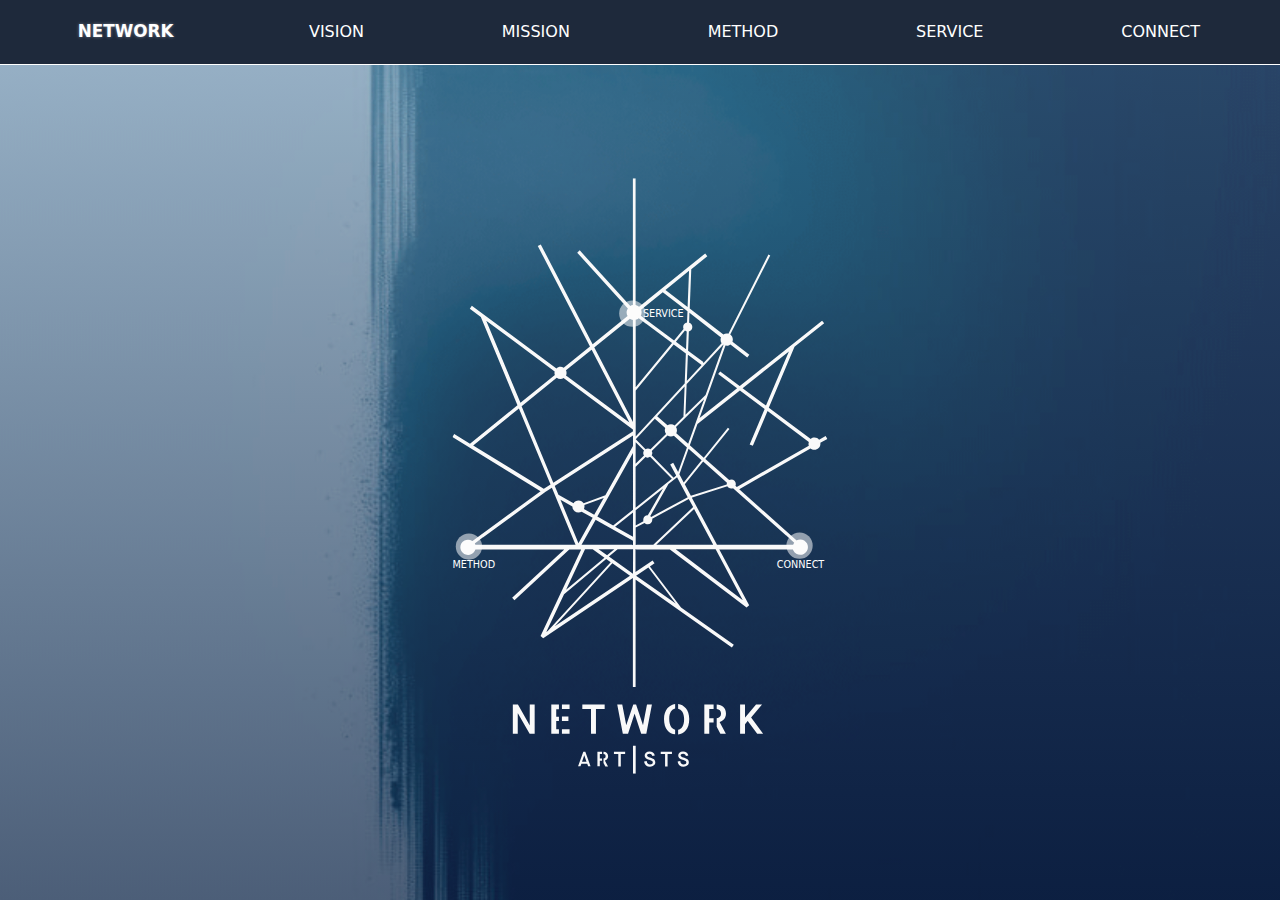
==== commit bfc7488c: "re-deploy" ====
--- a/index.html
+++ b/index.html
@@ -6,8 +6,8 @@
   <base href="/">
   <meta name="viewport" content="width=device-width, initial-scale=1">
   <!--<link rel="icon" type="image/x-icon" href="favicon.ico">!-->
-<style>*,:before,:after{box-sizing:border-box;border-width:0;border-style:solid;border-color:#e5e7eb}:before,:after{--tw-content:""}html{line-height:1.5;-webkit-text-size-adjust:100%;tab-size:4;font-family:ui-sans-serif,system-ui,-apple-system,BlinkMacSystemFont,Segoe UI,Roboto,Helvetica Neue,Arial,Noto Sans,sans-serif,"Apple Color Emoji","Segoe UI Emoji",Segoe UI Symbol,"Noto Color Emoji";font-feature-settings:normal;font-variation-settings:normal}body{margin:0;line-height:inherit}*,:before,:after{--tw-border-spacing-x:0;--tw-border-spacing-y:0;--tw-translate-x:0;--tw-translate-y:0;--tw-rotate:0;--tw-skew-x:0;--tw-skew-y:0;--tw-scale-x:1;--tw-scale-y:1;--tw-pan-x: ;--tw-pan-y: ;--tw-pinch-zoom: ;--tw-scroll-snap-strictness:proximity;--tw-gradient-from-position: ;--tw-gradient-via-position: ;--tw-gradient-to-position: ;--tw-ordinal: ;--tw-slashed-zero: ;--tw-numeric-figure: ;--tw-numeric-spacing: ;--tw-numeric-fraction: ;--tw-ring-inset: ;--tw-ring-offset-width:0px;--tw-ring-offset-color:#fff;--tw-ring-color:rgb(59 130 246 / .5);--tw-ring-offset-shadow:0 0 #0000;--tw-ring-shadow:0 0 #0000;--tw-shadow:0 0 #0000;--tw-shadow-colored:0 0 #0000;--tw-blur: ;--tw-brightness: ;--tw-contrast: ;--tw-grayscale: ;--tw-hue-rotate: ;--tw-invert: ;--tw-saturate: ;--tw-sepia: ;--tw-drop-shadow: ;--tw-backdrop-blur: ;--tw-backdrop-brightness: ;--tw-backdrop-contrast: ;--tw-backdrop-grayscale: ;--tw-backdrop-hue-rotate: ;--tw-backdrop-invert: ;--tw-backdrop-opacity: ;--tw-backdrop-saturate: ;--tw-backdrop-sepia: }body{padding-bottom:20px;background-color:#000;background-image:linear-gradient(to bottom,#527f9a85,#112846ba),url(networkArtistBackGround.e3360efd7bde1a13.png)!important;background-position:center;background-repeat:no-repeat;background-size:cover;background-attachment:fixed}</style><link rel="stylesheet" href="styles.316ec99b03f423d8.css" media="print" onload="this.media='all'"><noscript><link rel="stylesheet" href="styles.316ec99b03f423d8.css"></noscript></head>
+<style>*,:before,:after{box-sizing:border-box;border-width:0;border-style:solid;border-color:#e5e7eb}:before,:after{--tw-content:""}html{line-height:1.5;-webkit-text-size-adjust:100%;tab-size:4;font-family:ui-sans-serif,system-ui,-apple-system,BlinkMacSystemFont,Segoe UI,Roboto,Helvetica Neue,Arial,Noto Sans,sans-serif,"Apple Color Emoji","Segoe UI Emoji",Segoe UI Symbol,"Noto Color Emoji";font-feature-settings:normal;font-variation-settings:normal}body{margin:0;line-height:inherit}*,:before,:after{--tw-border-spacing-x:0;--tw-border-spacing-y:0;--tw-translate-x:0;--tw-translate-y:0;--tw-rotate:0;--tw-skew-x:0;--tw-skew-y:0;--tw-scale-x:1;--tw-scale-y:1;--tw-pan-x: ;--tw-pan-y: ;--tw-pinch-zoom: ;--tw-scroll-snap-strictness:proximity;--tw-gradient-from-position: ;--tw-gradient-via-position: ;--tw-gradient-to-position: ;--tw-ordinal: ;--tw-slashed-zero: ;--tw-numeric-figure: ;--tw-numeric-spacing: ;--tw-numeric-fraction: ;--tw-ring-inset: ;--tw-ring-offset-width:0px;--tw-ring-offset-color:#fff;--tw-ring-color:rgb(59 130 246 / .5);--tw-ring-offset-shadow:0 0 #0000;--tw-ring-shadow:0 0 #0000;--tw-shadow:0 0 #0000;--tw-shadow-colored:0 0 #0000;--tw-blur: ;--tw-brightness: ;--tw-contrast: ;--tw-grayscale: ;--tw-hue-rotate: ;--tw-invert: ;--tw-saturate: ;--tw-sepia: ;--tw-drop-shadow: ;--tw-backdrop-blur: ;--tw-backdrop-brightness: ;--tw-backdrop-contrast: ;--tw-backdrop-grayscale: ;--tw-backdrop-hue-rotate: ;--tw-backdrop-invert: ;--tw-backdrop-opacity: ;--tw-backdrop-saturate: ;--tw-backdrop-sepia: }body{padding-bottom:20px;background-color:#000;background-image:linear-gradient(to bottom,#527f9a85,#112846ba),url(networkArtistBackGround.e3360efd7bde1a13.png)!important;background-position:center;background-repeat:no-repeat;background-size:cover;background-attachment:fixed}</style><link rel="stylesheet" href="styles.f586c555083a4530.css" media="print" onload="this.media='all'"><noscript><link rel="stylesheet" href="styles.f586c555083a4530.css"></noscript></head>
 <body>
   <app-root></app-root>
-<script src="runtime.1c67a9e0d423e138.js" type="module"></script><script src="polyfills.b39e8f7c6ecf0d22.js" type="module"></script><script src="main.cc2a9c04ef8a428f.js" type="module"></script></body>
+<script src="runtime.1c67a9e0d423e138.js" type="module"></script><script src="polyfills.b39e8f7c6ecf0d22.js" type="module"></script><script src="main.bffbcc8a62c42688.js" type="module"></script></body>
 </html>
--- a/styles.f586c555083a4530.css
+++ b/styles.f586c555083a4530.css
@@ -0,0 +1 @@
+*,:before,:after{box-sizing:border-box;border-width:0;border-style:solid;border-color:#e5e7eb}:before,:after{--tw-content: ""}html{line-height:1.5;-webkit-text-size-adjust:100%;tab-size:4;font-family:ui-sans-serif,system-ui,-apple-system,BlinkMacSystemFont,Segoe UI,Roboto,Helvetica Neue,Arial,Noto Sans,sans-serif,"Apple Color Emoji","Segoe UI Emoji",Segoe UI Symbol,"Noto Color Emoji";font-feature-settings:normal;font-variation-settings:normal}body{margin:0;line-height:inherit}hr{height:0;color:inherit;border-top-width:1px}abbr:where([title]){-webkit-text-decoration:underline dotted;text-decoration:underline dotted}h1,h2,h3,h4,h5,h6{font-size:inherit;font-weight:inherit}a{color:inherit;text-decoration:inherit}b,strong{font-weight:bolder}code,kbd,samp,pre{font-family:ui-monospace,SFMono-Regular,Menlo,Monaco,Consolas,Liberation Mono,Courier New,monospace;font-size:1em}small{font-size:80%}sub,sup{font-size:75%;line-height:0;position:relative;vertical-align:baseline}sub{bottom:-.25em}sup{top:-.5em}table{text-indent:0;border-color:inherit;border-collapse:collapse}button,input,optgroup,select,textarea{font-family:inherit;font-feature-settings:inherit;font-variation-settings:inherit;font-size:100%;font-weight:inherit;line-height:inherit;color:inherit;margin:0;padding:0}button,select{text-transform:none}button,[type=button],[type=reset],[type=submit]{-webkit-appearance:button;background-color:transparent;background-image:none}:-moz-focusring{outline:auto}:-moz-ui-invalid{box-shadow:none}progress{vertical-align:baseline}::-webkit-inner-spin-button,::-webkit-outer-spin-button{height:auto}[type=search]{-webkit-appearance:textfield;outline-offset:-2px}::-webkit-search-decoration{-webkit-appearance:none}::-webkit-file-upload-button{-webkit-appearance:button;font:inherit}summary{display:list-item}blockquote,dl,dd,h1,h2,h3,h4,h5,h6,hr,figure,p,pre{margin:0}fieldset{margin:0;padding:0}legend{padding:0}ol,ul,menu{list-style:none;margin:0;padding:0}dialog{padding:0}textarea{resize:vertical}input::placeholder,textarea::placeholder{opacity:1;color:#9ca3af}button,[role=button]{cursor:pointer}:disabled{cursor:default}img,svg,video,canvas,audio,iframe,embed,object{display:block;vertical-align:middle}img,video{max-width:100%;height:auto}[hidden]{display:none}*,:before,:after{--tw-border-spacing-x: 0;--tw-border-spacing-y: 0;--tw-translate-x: 0;--tw-translate-y: 0;--tw-rotate: 0;--tw-skew-x: 0;--tw-skew-y: 0;--tw-scale-x: 1;--tw-scale-y: 1;--tw-pan-x: ;--tw-pan-y: ;--tw-pinch-zoom: ;--tw-scroll-snap-strictness: proximity;--tw-gradient-from-position: ;--tw-gradient-via-position: ;--tw-gradient-to-position: ;--tw-ordinal: ;--tw-slashed-zero: ;--tw-numeric-figure: ;--tw-numeric-spacing: ;--tw-numeric-fraction: ;--tw-ring-inset: ;--tw-ring-offset-width: 0px;--tw-ring-offset-color: #fff;--tw-ring-color: rgb(59 130 246 / .5);--tw-ring-offset-shadow: 0 0 #0000;--tw-ring-shadow: 0 0 #0000;--tw-shadow: 0 0 #0000;--tw-shadow-colored: 0 0 #0000;--tw-blur: ;--tw-brightness: ;--tw-contrast: ;--tw-grayscale: ;--tw-hue-rotate: ;--tw-invert: ;--tw-saturate: ;--tw-sepia: ;--tw-drop-shadow: ;--tw-backdrop-blur: ;--tw-backdrop-brightness: ;--tw-backdrop-contrast: ;--tw-backdrop-grayscale: ;--tw-backdrop-hue-rotate: ;--tw-backdrop-invert: ;--tw-backdrop-opacity: ;--tw-backdrop-saturate: ;--tw-backdrop-sepia: }::backdrop{--tw-border-spacing-x: 0;--tw-border-spacing-y: 0;--tw-translate-x: 0;--tw-translate-y: 0;--tw-rotate: 0;--tw-skew-x: 0;--tw-skew-y: 0;--tw-scale-x: 1;--tw-scale-y: 1;--tw-pan-x: ;--tw-pan-y: ;--tw-pinch-zoom: ;--tw-scroll-snap-strictness: proximity;--tw-gradient-from-position: ;--tw-gradient-via-position: ;--tw-gradient-to-position: ;--tw-ordinal: ;--tw-slashed-zero: ;--tw-numeric-figure: ;--tw-numeric-spacing: ;--tw-numeric-fraction: ;--tw-ring-inset: ;--tw-ring-offset-width: 0px;--tw-ring-offset-color: #fff;--tw-ring-color: rgb(59 130 246 / .5);--tw-ring-offset-shadow: 0 0 #0000;--tw-ring-shadow: 0 0 #0000;--tw-shadow: 0 0 #0000;--tw-shadow-colored: 0 0 #0000;--tw-blur: ;--tw-brightness: ;--tw-contrast: ;--tw-grayscale: ;--tw-hue-rotate: ;--tw-invert: ;--tw-saturate: ;--tw-sepia: ;--tw-drop-shadow: ;--tw-backdrop-blur: ;--tw-backdrop-brightness: ;--tw-backdrop-contrast: ;--tw-backdrop-grayscale: ;--tw-backdrop-hue-rotate: ;--tw-backdrop-invert: ;--tw-backdrop-opacity: ;--tw-backdrop-saturate: ;--tw-backdrop-sepia: }.fixed{position:fixed}.absolute{position:absolute}.relative{position:relative}.sticky{position:sticky}.bottom-0{bottom:0}.bottom-\[20px\]{bottom:20px}.left-0{left:0}.left-\[-40px\]{left:-40px}.right-5{right:1.25rem}.right-\[-170px\]{right:-170px}.right-\[25px\]{right:25px}.top-0{top:0}.top-10{top:2.5rem}.top-5{top:1.25rem}.top-\[-40px\]{top:-40px}.z-20{z-index:20}.z-50{z-index:50}.z-\[9999\]{z-index:9999}.m-10{margin:2.5rem}.m-3{margin:.75rem}.m-5{margin:1.25rem}.mx-5{margin-left:1.25rem;margin-right:1.25rem}.mx-auto{margin-left:auto;margin-right:auto}.mb-1{margin-bottom:.25rem}.mb-1\.5{margin-bottom:.375rem}.mb-2{margin-bottom:.5rem}.mb-4{margin-bottom:1rem}.mb-6{margin-bottom:1.5rem}.ml-2{margin-left:.5rem}.ml-4{margin-left:1rem}.mt-10{margin-top:2.5rem}.mt-2{margin-top:.5rem}.mt-20{margin-top:5rem}.mt-32{margin-top:8rem}.mt-4{margin-top:1rem}.mt-7{margin-top:1.75rem}.block{display:block}.flex{display:flex}.hidden{display:none}.h-6{height:1.5rem}.h-\[60\%\]{height:60%}.h-auto{height:auto}.h-full{height:100%}.min-h-\[50px\]{min-height:50px}.w-1\/3{width:33.333333%}.w-32{width:8rem}.w-6{width:1.5rem}.w-\[50\%\]{width:50%}.w-\[60\%\]{width:60%}.w-\[80\%\]{width:80%}.w-auto{width:auto}.w-full{width:100%}.min-w-\[200px\]{min-width:200px}.flex-none{flex:none}.rotate-180{--tw-rotate: 180deg;transform:translate(var(--tw-translate-x),var(--tw-translate-y)) rotate(var(--tw-rotate)) skew(var(--tw-skew-x)) skewY(var(--tw-skew-y)) scaleX(var(--tw-scale-x)) scaleY(var(--tw-scale-y))}.scale-75{--tw-scale-x: .75;--tw-scale-y: .75;transform:translate(var(--tw-translate-x),var(--tw-translate-y)) rotate(var(--tw-rotate)) skew(var(--tw-skew-x)) skewY(var(--tw-skew-y)) scaleX(var(--tw-scale-x)) scaleY(var(--tw-scale-y))}.transform{transform:translate(var(--tw-translate-x),var(--tw-translate-y)) rotate(var(--tw-rotate)) skew(var(--tw-skew-x)) skewY(var(--tw-skew-y)) scaleX(var(--tw-scale-x)) scaleY(var(--tw-scale-y))}.cursor-pointer{cursor:pointer}.flex-row{flex-direction:row}.flex-col{flex-direction:column}.flex-wrap{flex-wrap:wrap}.content-center{align-content:center}.items-center{align-items:center}.justify-end{justify-content:flex-end}.justify-center{justify-content:center}.justify-between{justify-content:space-between}.justify-items-start{justify-items:start}.space-y-4>:not([hidden])~:not([hidden]){--tw-space-y-reverse: 0;margin-top:calc(1rem * calc(1 - var(--tw-space-y-reverse)));margin-bottom:calc(1rem * var(--tw-space-y-reverse))}.overflow-x-hidden{overflow-x:hidden}.overflow-y-scroll{overflow-y:scroll}.rounded{border-radius:.25rem}.rounded-full{border-radius:9999px}.rounded-md{border-radius:.375rem}.rounded-b-md{border-bottom-right-radius:.375rem;border-bottom-left-radius:.375rem}.rounded-t-md{border-top-left-radius:.375rem;border-top-right-radius:.375rem}.border{border-width:1px}.border-2{border-width:2px}.border-b-\[1px\]{border-bottom-width:1px}.border-l-2{border-left-width:2px}.border-white{--tw-border-opacity: 1;border-color:rgb(255 255 255 / var(--tw-border-opacity))}.border-b-white{--tw-border-opacity: 1;border-bottom-color:rgb(255 255 255 / var(--tw-border-opacity))}.bg-\[\#002B4F\]{--tw-bg-opacity: 1;background-color:rgb(0 43 79 / var(--tw-bg-opacity))}.bg-\[rgba\(235\,235\,235\,0\.2\)\]{background-color:#ebebeb33}.bg-\[rgba\(235\,235\,235\,0\.4\)\]{background-color:#ebebeb66}.bg-slate-800{--tw-bg-opacity: 1;background-color:rgb(30 41 59 / var(--tw-bg-opacity))}.bg-fixed{background-attachment:fixed}.bg-center{background-position:center}.bg-no-repeat{background-repeat:no-repeat}.fill-transparent{fill:transparent}.stroke-white{stroke:#fff}.stroke-2{stroke-width:2}.p-10{padding:2.5rem}.p-5{padding:1.25rem}.px-10{padding-left:2.5rem;padding-right:2.5rem}.px-20{padding-left:5rem;padding-right:5rem}.px-5{padding-left:1.25rem;padding-right:1.25rem}.py-10{padding-top:2.5rem;padding-bottom:2.5rem}.py-5{padding-top:1.25rem;padding-bottom:1.25rem}.pb-10{padding-bottom:2.5rem}.pb-8{padding-bottom:2rem}.pl-10{padding-left:2.5rem}.pl-5{padding-left:1.25rem}.pr-1{padding-right:.25rem}.pr-10{padding-right:2.5rem}.pr-2{padding-right:.5rem}.pr-7{padding-right:1.75rem}.pt-5{padding-top:1.25rem}.text-left{text-align:left}.text-center{text-align:center}.text-2xl{font-size:1.5rem;line-height:2rem}.text-4xl{font-size:2.25rem;line-height:2.5rem}.text-\[40px\]{font-size:40px}.text-\[42px\]{font-size:42px}.text-xl{font-size:1.25rem;line-height:1.75rem}.font-bold{font-weight:700}.font-extralight{font-weight:200}.font-semibold{font-weight:600}.uppercase{text-transform:uppercase}.leading-\[30px\]{line-height:30px}.leading-\[37px\]{line-height:37px}.text-\[rgba\(255\,255\,255\,0\.3\)\]{color:#ffffff4d}.text-white{--tw-text-opacity: 1;color:rgb(255 255 255 / var(--tw-text-opacity))}.underline{text-decoration-line:underline}.shadow-lg{--tw-shadow: 0 10px 15px -3px rgb(0 0 0 / .1), 0 4px 6px -4px rgb(0 0 0 / .1);--tw-shadow-colored: 0 10px 15px -3px var(--tw-shadow-color), 0 4px 6px -4px var(--tw-shadow-color);box-shadow:var(--tw-ring-offset-shadow, 0 0 #0000),var(--tw-ring-shadow, 0 0 #0000),var(--tw-shadow)}.blur{--tw-blur: blur(8px);filter:var(--tw-blur) var(--tw-brightness) var(--tw-contrast) var(--tw-grayscale) var(--tw-hue-rotate) var(--tw-invert) var(--tw-saturate) var(--tw-sepia) var(--tw-drop-shadow)}.drop-shadow{--tw-drop-shadow: drop-shadow(0 1px 2px rgb(0 0 0 / .1)) drop-shadow(0 1px 1px rgb(0 0 0 / .06));filter:var(--tw-blur) var(--tw-brightness) var(--tw-contrast) var(--tw-grayscale) var(--tw-hue-rotate) var(--tw-invert) var(--tw-saturate) var(--tw-sepia) var(--tw-drop-shadow)}.filter{filter:var(--tw-blur) var(--tw-brightness) var(--tw-contrast) var(--tw-grayscale) var(--tw-hue-rotate) var(--tw-invert) var(--tw-saturate) var(--tw-sepia) var(--tw-drop-shadow)}.transition{transition-property:color,background-color,border-color,text-decoration-color,fill,stroke,opacity,box-shadow,transform,filter,-webkit-backdrop-filter;transition-property:color,background-color,border-color,text-decoration-color,fill,stroke,opacity,box-shadow,transform,filter,backdrop-filter;transition-property:color,background-color,border-color,text-decoration-color,fill,stroke,opacity,box-shadow,transform,filter,backdrop-filter,-webkit-backdrop-filter;transition-timing-function:cubic-bezier(.4,0,.2,1);transition-duration:.15s}.transition-all{transition-property:all;transition-timing-function:cubic-bezier(.4,0,.2,1);transition-duration:.15s}.duration-300{transition-duration:.3s}.ease-in{transition-timing-function:cubic-bezier(.4,0,1,1)}.ease-in-out{transition-timing-function:cubic-bezier(.4,0,.2,1)}.ease-out{transition-timing-function:cubic-bezier(0,0,.2,1)}body{padding-bottom:20px;background-color:#000;background-image:linear-gradient(to bottom,#527f9a85,#112846ba),url(networkArtistBackGround.e3360efd7bde1a13.png)!important;background-position:center;background-repeat:no-repeat;background-size:cover;background-attachment:fixed}.mission{background-image:linear-gradient(to bottom,#112846,#112846ba),url(backgroundMissionComponent.2aa8e64cc759269d.jpeg)!important;background-position:center;background-repeat:no-repeat;background-size:cover;background-attachment:fixed}.service{background-image:linear-gradient(to bottom,#112846,#112846ba),url(backgroundService.eb0dcc826359d634.jpg)!important;background-position:center;background-repeat:no-repeat;background-size:cover;background-attachment:fixed}.vision{background-image:linear-gradient(to bottom,#112846,#112846ba),url(visionBackground.d5ea87401d3726b8.jpg)!important;background-position:center;background-repeat:no-repeat;background-size:cover;background-attachment:fixed}.connect{background-image:linear-gradient(to bottom,#112846,#112846ba),url(backgroundConnectComponent.21ba6df31d778733.jpeg)!important;background-position:center;background-repeat:no-repeat;background-size:cover;background-attachment:fixed}.method{background-image:linear-gradient(to bottom,#112846,#112846ba)!important;background-position:center;background-repeat:no-repeat;background-size:contain;background-attachment:fixed}.logo{display:flex;justify-content:center;height:90vh;width:100vw;padding-top:1rem;transition:opacity 1s}.btn{position:absolute;bottom:1rem;left:49.5%;transform:translate(-50%);border:1px solid #ccc;padding:1px 15px;border-radius:5px;color:#fff;font-family:OpenSans,sans-serif;font-size:.8rem}.btn:hover{background-color:#fff;color:#002b4f}.method-img{width:50%}.footer-text{writing-mode:vertical-rl;text-orientation:upright}.hover\:scale-105:hover{--tw-scale-x: 1.05;--tw-scale-y: 1.05;transform:translate(var(--tw-translate-x),var(--tw-translate-y)) rotate(var(--tw-rotate)) skew(var(--tw-skew-x)) skewY(var(--tw-skew-y)) scaleX(var(--tw-scale-x)) scaleY(var(--tw-scale-y))}.hover\:scale-110:hover{--tw-scale-x: 1.1;--tw-scale-y: 1.1;transform:translate(var(--tw-translate-x),var(--tw-translate-y)) rotate(var(--tw-rotate)) skew(var(--tw-skew-x)) skewY(var(--tw-skew-y)) scaleX(var(--tw-scale-x)) scaleY(var(--tw-scale-y))}@media (prefers-color-scheme: dark){.dark\:shadow-black\/30{--tw-shadow-color: rgb(0 0 0 / .3);--tw-shadow: var(--tw-shadow-colored)}}@media (min-width: 640px){.sm\:block{display:block}.sm\:hidden{display:none}.sm\:w-full{width:100%}}@media (min-width: 768px){.md\:mx-auto{margin-left:auto;margin-right:auto}.md\:mt-10{margin-top:2.5rem}.md\:mt-20{margin-top:5rem}.md\:block{display:block}.md\:flex{display:flex}.md\:hidden{display:none}.md\:w-1\/2{width:50%}.md\:w-\[70\%\]{width:70%}.md\:max-w-3xl{max-width:48rem}.md\:p-10{padding:2.5rem}.md\:text-\[130px\]{font-size:130px}.md\:text-\[30px\]{font-size:30px}.md\:leading-\[100px\]{line-height:100px}.md\:leading-\[90px\]{line-height:90px}}@media (min-width: 1024px){.lg\:mt-32{margin-top:8rem}.lg\:max-w-4xl{max-width:56rem}}@media (min-width: 1280px){.xl\:max-w-5xl{max-width:64rem}}
--- a/styles.f586c555083a4530.css
+++ b/styles.f586c555083a4530.css
@@ -0,0 +1 @@
+*,:before,:after{box-sizing:border-box;border-width:0;border-style:solid;border-color:#e5e7eb}:before,:after{--tw-content: ""}html{line-height:1.5;-webkit-text-size-adjust:100%;tab-size:4;font-family:ui-sans-serif,system-ui,-apple-system,BlinkMacSystemFont,Segoe UI,Roboto,Helvetica Neue,Arial,Noto Sans,sans-serif,"Apple Color Emoji","Segoe UI Emoji",Segoe UI Symbol,"Noto Color Emoji";font-feature-settings:normal;font-variation-settings:normal}body{margin:0;line-height:inherit}hr{height:0;color:inherit;border-top-width:1px}abbr:where([title]){-webkit-text-decoration:underline dotted;text-decoration:underline dotted}h1,h2,h3,h4,h5,h6{font-size:inherit;font-weight:inherit}a{color:inherit;text-decoration:inherit}b,strong{font-weight:bolder}code,kbd,samp,pre{font-family:ui-monospace,SFMono-Regular,Menlo,Monaco,Consolas,Liberation Mono,Courier New,monospace;font-size:1em}small{font-size:80%}sub,sup{font-size:75%;line-height:0;position:relative;vertical-align:baseline}sub{bottom:-.25em}sup{top:-.5em}table{text-indent:0;border-color:inherit;border-collapse:collapse}button,input,optgroup,select,textarea{font-family:inherit;font-feature-settings:inherit;font-variation-settings:inherit;font-size:100%;font-weight:inherit;line-height:inherit;color:inherit;margin:0;padding:0}button,select{text-transform:none}button,[type=button],[type=reset],[type=submit]{-webkit-appearance:button;background-color:transparent;background-image:none}:-moz-focusring{outline:auto}:-moz-ui-invalid{box-shadow:none}progress{vertical-align:baseline}::-webkit-inner-spin-button,::-webkit-outer-spin-button{height:auto}[type=search]{-webkit-appearance:textfield;outline-offset:-2px}::-webkit-search-decoration{-webkit-appearance:none}::-webkit-file-upload-button{-webkit-appearance:button;font:inherit}summary{display:list-item}blockquote,dl,dd,h1,h2,h3,h4,h5,h6,hr,figure,p,pre{margin:0}fieldset{margin:0;padding:0}legend{padding:0}ol,ul,menu{list-style:none;margin:0;padding:0}dialog{padding:0}textarea{resize:vertical}input::placeholder,textarea::placeholder{opacity:1;color:#9ca3af}button,[role=button]{cursor:pointer}:disabled{cursor:default}img,svg,video,canvas,audio,iframe,embed,object{display:block;vertical-align:middle}img,video{max-width:100%;height:auto}[hidden]{display:none}*,:before,:after{--tw-border-spacing-x: 0;--tw-border-spacing-y: 0;--tw-translate-x: 0;--tw-translate-y: 0;--tw-rotate: 0;--tw-skew-x: 0;--tw-skew-y: 0;--tw-scale-x: 1;--tw-scale-y: 1;--tw-pan-x: ;--tw-pan-y: ;--tw-pinch-zoom: ;--tw-scroll-snap-strictness: proximity;--tw-gradient-from-position: ;--tw-gradient-via-position: ;--tw-gradient-to-position: ;--tw-ordinal: ;--tw-slashed-zero: ;--tw-numeric-figure: ;--tw-numeric-spacing: ;--tw-numeric-fraction: ;--tw-ring-inset: ;--tw-ring-offset-width: 0px;--tw-ring-offset-color: #fff;--tw-ring-color: rgb(59 130 246 / .5);--tw-ring-offset-shadow: 0 0 #0000;--tw-ring-shadow: 0 0 #0000;--tw-shadow: 0 0 #0000;--tw-shadow-colored: 0 0 #0000;--tw-blur: ;--tw-brightness: ;--tw-contrast: ;--tw-grayscale: ;--tw-hue-rotate: ;--tw-invert: ;--tw-saturate: ;--tw-sepia: ;--tw-drop-shadow: ;--tw-backdrop-blur: ;--tw-backdrop-brightness: ;--tw-backdrop-contrast: ;--tw-backdrop-grayscale: ;--tw-backdrop-hue-rotate: ;--tw-backdrop-invert: ;--tw-backdrop-opacity: ;--tw-backdrop-saturate: ;--tw-backdrop-sepia: }::backdrop{--tw-border-spacing-x: 0;--tw-border-spacing-y: 0;--tw-translate-x: 0;--tw-translate-y: 0;--tw-rotate: 0;--tw-skew-x: 0;--tw-skew-y: 0;--tw-scale-x: 1;--tw-scale-y: 1;--tw-pan-x: ;--tw-pan-y: ;--tw-pinch-zoom: ;--tw-scroll-snap-strictness: proximity;--tw-gradient-from-position: ;--tw-gradient-via-position: ;--tw-gradient-to-position: ;--tw-ordinal: ;--tw-slashed-zero: ;--tw-numeric-figure: ;--tw-numeric-spacing: ;--tw-numeric-fraction: ;--tw-ring-inset: ;--tw-ring-offset-width: 0px;--tw-ring-offset-color: #fff;--tw-ring-color: rgb(59 130 246 / .5);--tw-ring-offset-shadow: 0 0 #0000;--tw-ring-shadow: 0 0 #0000;--tw-shadow: 0 0 #0000;--tw-shadow-colored: 0 0 #0000;--tw-blur: ;--tw-brightness: ;--tw-contrast: ;--tw-grayscale: ;--tw-hue-rotate: ;--tw-invert: ;--tw-saturate: ;--tw-sepia: ;--tw-drop-shadow: ;--tw-backdrop-blur: ;--tw-backdrop-brightness: ;--tw-backdrop-contrast: ;--tw-backdrop-grayscale: ;--tw-backdrop-hue-rotate: ;--tw-backdrop-invert: ;--tw-backdrop-opacity: ;--tw-backdrop-saturate: ;--tw-backdrop-sepia: }.fixed{position:fixed}.absolute{position:absolute}.relative{position:relative}.sticky{position:sticky}.bottom-0{bottom:0}.bottom-\[20px\]{bottom:20px}.left-0{left:0}.left-\[-40px\]{left:-40px}.right-5{right:1.25rem}.right-\[-170px\]{right:-170px}.right-\[25px\]{right:25px}.top-0{top:0}.top-10{top:2.5rem}.top-5{top:1.25rem}.top-\[-40px\]{top:-40px}.z-20{z-index:20}.z-50{z-index:50}.z-\[9999\]{z-index:9999}.m-10{margin:2.5rem}.m-3{margin:.75rem}.m-5{margin:1.25rem}.mx-5{margin-left:1.25rem;margin-right:1.25rem}.mx-auto{margin-left:auto;margin-right:auto}.mb-1{margin-bottom:.25rem}.mb-1\.5{margin-bottom:.375rem}.mb-2{margin-bottom:.5rem}.mb-4{margin-bottom:1rem}.mb-6{margin-bottom:1.5rem}.ml-2{margin-left:.5rem}.ml-4{margin-left:1rem}.mt-10{margin-top:2.5rem}.mt-2{margin-top:.5rem}.mt-20{margin-top:5rem}.mt-32{margin-top:8rem}.mt-4{margin-top:1rem}.mt-7{margin-top:1.75rem}.block{display:block}.flex{display:flex}.hidden{display:none}.h-6{height:1.5rem}.h-\[60\%\]{height:60%}.h-auto{height:auto}.h-full{height:100%}.min-h-\[50px\]{min-height:50px}.w-1\/3{width:33.333333%}.w-32{width:8rem}.w-6{width:1.5rem}.w-\[50\%\]{width:50%}.w-\[60\%\]{width:60%}.w-\[80\%\]{width:80%}.w-auto{width:auto}.w-full{width:100%}.min-w-\[200px\]{min-width:200px}.flex-none{flex:none}.rotate-180{--tw-rotate: 180deg;transform:translate(var(--tw-translate-x),var(--tw-translate-y)) rotate(var(--tw-rotate)) skew(var(--tw-skew-x)) skewY(var(--tw-skew-y)) scaleX(var(--tw-scale-x)) scaleY(var(--tw-scale-y))}.scale-75{--tw-scale-x: .75;--tw-scale-y: .75;transform:translate(var(--tw-translate-x),var(--tw-translate-y)) rotate(var(--tw-rotate)) skew(var(--tw-skew-x)) skewY(var(--tw-skew-y)) scaleX(var(--tw-scale-x)) scaleY(var(--tw-scale-y))}.transform{transform:translate(var(--tw-translate-x),var(--tw-translate-y)) rotate(var(--tw-rotate)) skew(var(--tw-skew-x)) skewY(var(--tw-skew-y)) scaleX(var(--tw-scale-x)) scaleY(var(--tw-scale-y))}.cursor-pointer{cursor:pointer}.flex-row{flex-direction:row}.flex-col{flex-direction:column}.flex-wrap{flex-wrap:wrap}.content-center{align-content:center}.items-center{align-items:center}.justify-end{justify-content:flex-end}.justify-center{justify-content:center}.justify-between{justify-content:space-between}.justify-items-start{justify-items:start}.space-y-4>:not([hidden])~:not([hidden]){--tw-space-y-reverse: 0;margin-top:calc(1rem * calc(1 - var(--tw-space-y-reverse)));margin-bottom:calc(1rem * var(--tw-space-y-reverse))}.overflow-x-hidden{overflow-x:hidden}.overflow-y-scroll{overflow-y:scroll}.rounded{border-radius:.25rem}.rounded-full{border-radius:9999px}.rounded-md{border-radius:.375rem}.rounded-b-md{border-bottom-right-radius:.375rem;border-bottom-left-radius:.375rem}.rounded-t-md{border-top-left-radius:.375rem;border-top-right-radius:.375rem}.border{border-width:1px}.border-2{border-width:2px}.border-b-\[1px\]{border-bottom-width:1px}.border-l-2{border-left-width:2px}.border-white{--tw-border-opacity: 1;border-color:rgb(255 255 255 / var(--tw-border-opacity))}.border-b-white{--tw-border-opacity: 1;border-bottom-color:rgb(255 255 255 / var(--tw-border-opacity))}.bg-\[\#002B4F\]{--tw-bg-opacity: 1;background-color:rgb(0 43 79 / var(--tw-bg-opacity))}.bg-\[rgba\(235\,235\,235\,0\.2\)\]{background-color:#ebebeb33}.bg-\[rgba\(235\,235\,235\,0\.4\)\]{background-color:#ebebeb66}.bg-slate-800{--tw-bg-opacity: 1;background-color:rgb(30 41 59 / var(--tw-bg-opacity))}.bg-fixed{background-attachment:fixed}.bg-center{background-position:center}.bg-no-repeat{background-repeat:no-repeat}.fill-transparent{fill:transparent}.stroke-white{stroke:#fff}.stroke-2{stroke-width:2}.p-10{padding:2.5rem}.p-5{padding:1.25rem}.px-10{padding-left:2.5rem;padding-right:2.5rem}.px-20{padding-left:5rem;padding-right:5rem}.px-5{padding-left:1.25rem;padding-right:1.25rem}.py-10{padding-top:2.5rem;padding-bottom:2.5rem}.py-5{padding-top:1.25rem;padding-bottom:1.25rem}.pb-10{padding-bottom:2.5rem}.pb-8{padding-bottom:2rem}.pl-10{padding-left:2.5rem}.pl-5{padding-left:1.25rem}.pr-1{padding-right:.25rem}.pr-10{padding-right:2.5rem}.pr-2{padding-right:.5rem}.pr-7{padding-right:1.75rem}.pt-5{padding-top:1.25rem}.text-left{text-align:left}.text-center{text-align:center}.text-2xl{font-size:1.5rem;line-height:2rem}.text-4xl{font-size:2.25rem;line-height:2.5rem}.text-\[40px\]{font-size:40px}.text-\[42px\]{font-size:42px}.text-xl{font-size:1.25rem;line-height:1.75rem}.font-bold{font-weight:700}.font-extralight{font-weight:200}.font-semibold{font-weight:600}.uppercase{text-transform:uppercase}.leading-\[30px\]{line-height:30px}.leading-\[37px\]{line-height:37px}.text-\[rgba\(255\,255\,255\,0\.3\)\]{color:#ffffff4d}.text-white{--tw-text-opacity: 1;color:rgb(255 255 255 / var(--tw-text-opacity))}.underline{text-decoration-line:underline}.shadow-lg{--tw-shadow: 0 10px 15px -3px rgb(0 0 0 / .1), 0 4px 6px -4px rgb(0 0 0 / .1);--tw-shadow-colored: 0 10px 15px -3px var(--tw-shadow-color), 0 4px 6px -4px var(--tw-shadow-color);box-shadow:var(--tw-ring-offset-shadow, 0 0 #0000),var(--tw-ring-shadow, 0 0 #0000),var(--tw-shadow)}.blur{--tw-blur: blur(8px);filter:var(--tw-blur) var(--tw-brightness) var(--tw-contrast) var(--tw-grayscale) var(--tw-hue-rotate) var(--tw-invert) var(--tw-saturate) var(--tw-sepia) var(--tw-drop-shadow)}.drop-shadow{--tw-drop-shadow: drop-shadow(0 1px 2px rgb(0 0 0 / .1)) drop-shadow(0 1px 1px rgb(0 0 0 / .06));filter:var(--tw-blur) var(--tw-brightness) var(--tw-contrast) var(--tw-grayscale) var(--tw-hue-rotate) var(--tw-invert) var(--tw-saturate) var(--tw-sepia) var(--tw-drop-shadow)}.filter{filter:var(--tw-blur) var(--tw-brightness) var(--tw-contrast) var(--tw-grayscale) var(--tw-hue-rotate) var(--tw-invert) var(--tw-saturate) var(--tw-sepia) var(--tw-drop-shadow)}.transition{transition-property:color,background-color,border-color,text-decoration-color,fill,stroke,opacity,box-shadow,transform,filter,-webkit-backdrop-filter;transition-property:color,background-color,border-color,text-decoration-color,fill,stroke,opacity,box-shadow,transform,filter,backdrop-filter;transition-property:color,background-color,border-color,text-decoration-color,fill,stroke,opacity,box-shadow,transform,filter,backdrop-filter,-webkit-backdrop-filter;transition-timing-function:cubic-bezier(.4,0,.2,1);transition-duration:.15s}.transition-all{transition-property:all;transition-timing-function:cubic-bezier(.4,0,.2,1);transition-duration:.15s}.duration-300{transition-duration:.3s}.ease-in{transition-timing-function:cubic-bezier(.4,0,1,1)}.ease-in-out{transition-timing-function:cubic-bezier(.4,0,.2,1)}.ease-out{transition-timing-function:cubic-bezier(0,0,.2,1)}body{padding-bottom:20px;background-color:#000;background-image:linear-gradient(to bottom,#527f9a85,#112846ba),url(networkArtistBackGround.e3360efd7bde1a13.png)!important;background-position:center;background-repeat:no-repeat;background-size:cover;background-attachment:fixed}.mission{background-image:linear-gradient(to bottom,#112846,#112846ba),url(backgroundMissionComponent.2aa8e64cc759269d.jpeg)!important;background-position:center;background-repeat:no-repeat;background-size:cover;background-attachment:fixed}.service{background-image:linear-gradient(to bottom,#112846,#112846ba),url(backgroundService.eb0dcc826359d634.jpg)!important;background-position:center;background-repeat:no-repeat;background-size:cover;background-attachment:fixed}.vision{background-image:linear-gradient(to bottom,#112846,#112846ba),url(visionBackground.d5ea87401d3726b8.jpg)!important;background-position:center;background-repeat:no-repeat;background-size:cover;background-attachment:fixed}.connect{background-image:linear-gradient(to bottom,#112846,#112846ba),url(backgroundConnectComponent.21ba6df31d778733.jpeg)!important;background-position:center;background-repeat:no-repeat;background-size:cover;background-attachment:fixed}.method{background-image:linear-gradient(to bottom,#112846,#112846ba)!important;background-position:center;background-repeat:no-repeat;background-size:contain;background-attachment:fixed}.logo{display:flex;justify-content:center;height:90vh;width:100vw;padding-top:1rem;transition:opacity 1s}.btn{position:absolute;bottom:1rem;left:49.5%;transform:translate(-50%);border:1px solid #ccc;padding:1px 15px;border-radius:5px;color:#fff;font-family:OpenSans,sans-serif;font-size:.8rem}.btn:hover{background-color:#fff;color:#002b4f}.method-img{width:50%}.footer-text{writing-mode:vertical-rl;text-orientation:upright}.hover\:scale-105:hover{--tw-scale-x: 1.05;--tw-scale-y: 1.05;transform:translate(var(--tw-translate-x),var(--tw-translate-y)) rotate(var(--tw-rotate)) skew(var(--tw-skew-x)) skewY(var(--tw-skew-y)) scaleX(var(--tw-scale-x)) scaleY(var(--tw-scale-y))}.hover\:scale-110:hover{--tw-scale-x: 1.1;--tw-scale-y: 1.1;transform:translate(var(--tw-translate-x),var(--tw-translate-y)) rotate(var(--tw-rotate)) skew(var(--tw-skew-x)) skewY(var(--tw-skew-y)) scaleX(var(--tw-scale-x)) scaleY(var(--tw-scale-y))}@media (prefers-color-scheme: dark){.dark\:shadow-black\/30{--tw-shadow-color: rgb(0 0 0 / .3);--tw-shadow: var(--tw-shadow-colored)}}@media (min-width: 640px){.sm\:block{display:block}.sm\:hidden{display:none}.sm\:w-full{width:100%}}@media (min-width: 768px){.md\:mx-auto{margin-left:auto;margin-right:auto}.md\:mt-10{margin-top:2.5rem}.md\:mt-20{margin-top:5rem}.md\:block{display:block}.md\:flex{display:flex}.md\:hidden{display:none}.md\:w-1\/2{width:50%}.md\:w-\[70\%\]{width:70%}.md\:max-w-3xl{max-width:48rem}.md\:p-10{padding:2.5rem}.md\:text-\[130px\]{font-size:130px}.md\:text-\[30px\]{font-size:30px}.md\:leading-\[100px\]{line-height:100px}.md\:leading-\[90px\]{line-height:90px}}@media (min-width: 1024px){.lg\:mt-32{margin-top:8rem}.lg\:max-w-4xl{max-width:56rem}}@media (min-width: 1280px){.xl\:max-w-5xl{max-width:64rem}}
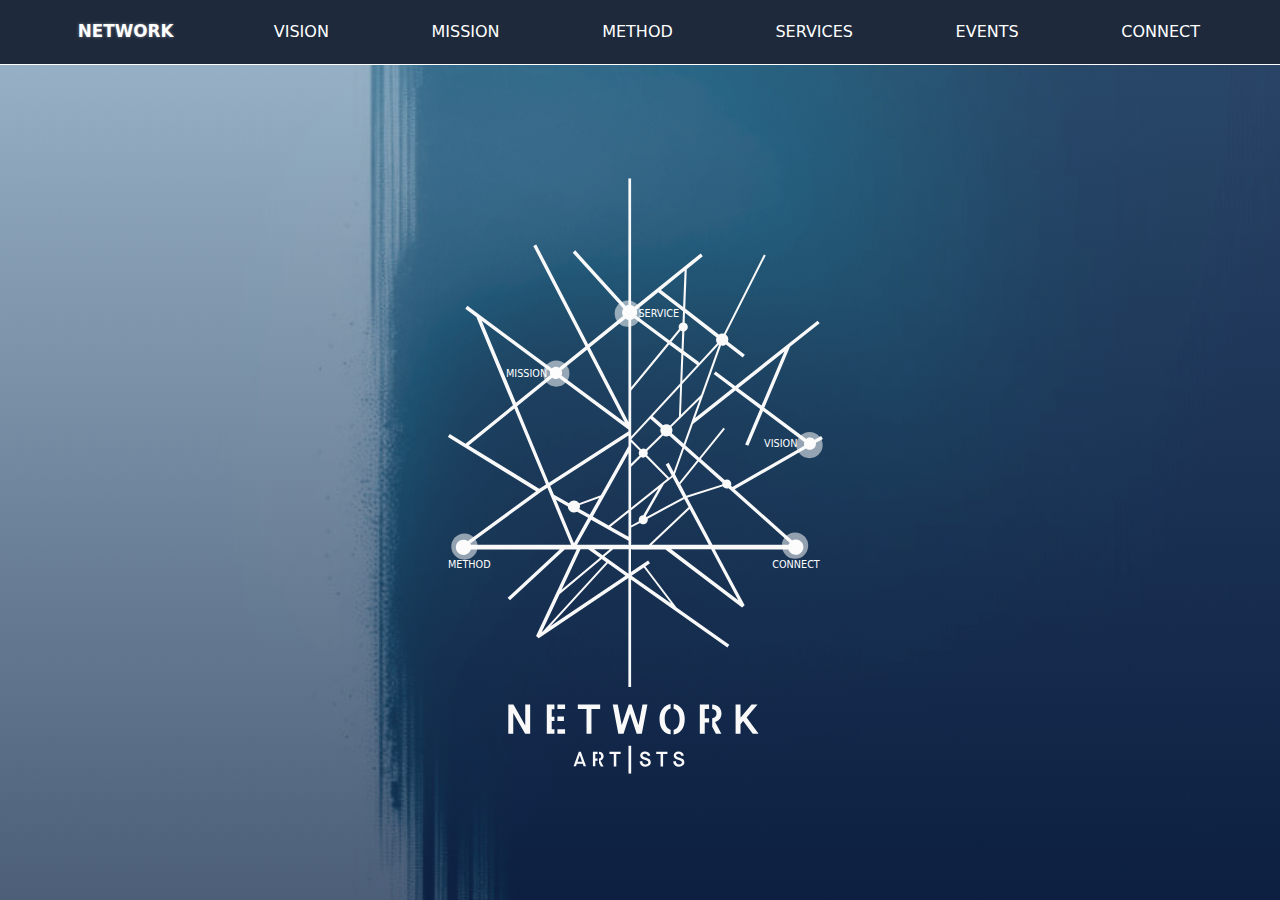
==== commit a3ec1ed9: "re-deploy" ====
--- a/index.html
+++ b/index.html
@@ -6,8 +6,8 @@
   <base href="/">
   <meta name="viewport" content="width=device-width, initial-scale=1">
   <!--<link rel="icon" type="image/x-icon" href="favicon.ico">!-->
-<style>*,:before,:after{box-sizing:border-box;border-width:0;border-style:solid;border-color:#e5e7eb}:before,:after{--tw-content:""}html{line-height:1.5;-webkit-text-size-adjust:100%;tab-size:4;font-family:ui-sans-serif,system-ui,-apple-system,BlinkMacSystemFont,Segoe UI,Roboto,Helvetica Neue,Arial,Noto Sans,sans-serif,"Apple Color Emoji","Segoe UI Emoji",Segoe UI Symbol,"Noto Color Emoji";font-feature-settings:normal;font-variation-settings:normal}body{margin:0;line-height:inherit}*,:before,:after{--tw-border-spacing-x:0;--tw-border-spacing-y:0;--tw-translate-x:0;--tw-translate-y:0;--tw-rotate:0;--tw-skew-x:0;--tw-skew-y:0;--tw-scale-x:1;--tw-scale-y:1;--tw-pan-x: ;--tw-pan-y: ;--tw-pinch-zoom: ;--tw-scroll-snap-strictness:proximity;--tw-gradient-from-position: ;--tw-gradient-via-position: ;--tw-gradient-to-position: ;--tw-ordinal: ;--tw-slashed-zero: ;--tw-numeric-figure: ;--tw-numeric-spacing: ;--tw-numeric-fraction: ;--tw-ring-inset: ;--tw-ring-offset-width:0px;--tw-ring-offset-color:#fff;--tw-ring-color:rgb(59 130 246 / .5);--tw-ring-offset-shadow:0 0 #0000;--tw-ring-shadow:0 0 #0000;--tw-shadow:0 0 #0000;--tw-shadow-colored:0 0 #0000;--tw-blur: ;--tw-brightness: ;--tw-contrast: ;--tw-grayscale: ;--tw-hue-rotate: ;--tw-invert: ;--tw-saturate: ;--tw-sepia: ;--tw-drop-shadow: ;--tw-backdrop-blur: ;--tw-backdrop-brightness: ;--tw-backdrop-contrast: ;--tw-backdrop-grayscale: ;--tw-backdrop-hue-rotate: ;--tw-backdrop-invert: ;--tw-backdrop-opacity: ;--tw-backdrop-saturate: ;--tw-backdrop-sepia: }body{padding-bottom:20px;background-color:#000;background-image:linear-gradient(to bottom,#527f9a85,#112846ba),url(networkArtistBackGround.e3360efd7bde1a13.png)!important;background-position:center;background-repeat:no-repeat;background-size:cover;background-attachment:fixed}</style><link rel="stylesheet" href="styles.f586c555083a4530.css" media="print" onload="this.media='all'"><noscript><link rel="stylesheet" href="styles.f586c555083a4530.css"></noscript></head>
+<style>*,:before,:after{box-sizing:border-box;border-width:0;border-style:solid;border-color:#e5e7eb}:before,:after{--tw-content:""}html{line-height:1.5;-webkit-text-size-adjust:100%;tab-size:4;font-family:ui-sans-serif,system-ui,-apple-system,BlinkMacSystemFont,Segoe UI,Roboto,Helvetica Neue,Arial,Noto Sans,sans-serif,"Apple Color Emoji","Segoe UI Emoji",Segoe UI Symbol,"Noto Color Emoji";font-feature-settings:normal;font-variation-settings:normal}body{margin:0;line-height:inherit}*,:before,:after{--tw-border-spacing-x:0;--tw-border-spacing-y:0;--tw-translate-x:0;--tw-translate-y:0;--tw-rotate:0;--tw-skew-x:0;--tw-skew-y:0;--tw-scale-x:1;--tw-scale-y:1;--tw-pan-x: ;--tw-pan-y: ;--tw-pinch-zoom: ;--tw-scroll-snap-strictness:proximity;--tw-gradient-from-position: ;--tw-gradient-via-position: ;--tw-gradient-to-position: ;--tw-ordinal: ;--tw-slashed-zero: ;--tw-numeric-figure: ;--tw-numeric-spacing: ;--tw-numeric-fraction: ;--tw-ring-inset: ;--tw-ring-offset-width:0px;--tw-ring-offset-color:#fff;--tw-ring-color:rgb(59 130 246 / .5);--tw-ring-offset-shadow:0 0 #0000;--tw-ring-shadow:0 0 #0000;--tw-shadow:0 0 #0000;--tw-shadow-colored:0 0 #0000;--tw-blur: ;--tw-brightness: ;--tw-contrast: ;--tw-grayscale: ;--tw-hue-rotate: ;--tw-invert: ;--tw-saturate: ;--tw-sepia: ;--tw-drop-shadow: ;--tw-backdrop-blur: ;--tw-backdrop-brightness: ;--tw-backdrop-contrast: ;--tw-backdrop-grayscale: ;--tw-backdrop-hue-rotate: ;--tw-backdrop-invert: ;--tw-backdrop-opacity: ;--tw-backdrop-saturate: ;--tw-backdrop-sepia: }</style><link rel="stylesheet" href="styles.aab26b8c93709e59.css" media="print" onload="this.media='all'"><noscript><link rel="stylesheet" href="styles.aab26b8c93709e59.css"></noscript></head>
 <body>
   <app-root></app-root>
-<script src="runtime.1c67a9e0d423e138.js" type="module"></script><script src="polyfills.b39e8f7c6ecf0d22.js" type="module"></script><script src="main.bffbcc8a62c42688.js" type="module"></script></body>
+<script src="runtime.1c67a9e0d423e138.js" type="module"></script><script src="polyfills.b39e8f7c6ecf0d22.js" type="module"></script><script src="main.1ea6f1dc7d4d64c4.js" type="module"></script></body>
 </html>
--- a/styles.aab26b8c93709e59.css
+++ b/styles.aab26b8c93709e59.css
@@ -0,0 +1 @@
+*,:before,:after{box-sizing:border-box;border-width:0;border-style:solid;border-color:#e5e7eb}:before,:after{--tw-content: ""}html{line-height:1.5;-webkit-text-size-adjust:100%;tab-size:4;font-family:ui-sans-serif,system-ui,-apple-system,BlinkMacSystemFont,Segoe UI,Roboto,Helvetica Neue,Arial,Noto Sans,sans-serif,"Apple Color Emoji","Segoe UI Emoji",Segoe UI Symbol,"Noto Color Emoji";font-feature-settings:normal;font-variation-settings:normal}body{margin:0;line-height:inherit}hr{height:0;color:inherit;border-top-width:1px}abbr:where([title]){-webkit-text-decoration:underline dotted;text-decoration:underline dotted}h1,h2,h3,h4,h5,h6{font-size:inherit;font-weight:inherit}a{color:inherit;text-decoration:inherit}b,strong{font-weight:bolder}code,kbd,samp,pre{font-family:ui-monospace,SFMono-Regular,Menlo,Monaco,Consolas,Liberation Mono,Courier New,monospace;font-size:1em}small{font-size:80%}sub,sup{font-size:75%;line-height:0;position:relative;vertical-align:baseline}sub{bottom:-.25em}sup{top:-.5em}table{text-indent:0;border-color:inherit;border-collapse:collapse}button,input,optgroup,select,textarea{font-family:inherit;font-feature-settings:inherit;font-variation-settings:inherit;font-size:100%;font-weight:inherit;line-height:inherit;color:inherit;margin:0;padding:0}button,select{text-transform:none}button,[type=button],[type=reset],[type=submit]{-webkit-appearance:button;background-color:transparent;background-image:none}:-moz-focusring{outline:auto}:-moz-ui-invalid{box-shadow:none}progress{vertical-align:baseline}::-webkit-inner-spin-button,::-webkit-outer-spin-button{height:auto}[type=search]{-webkit-appearance:textfield;outline-offset:-2px}::-webkit-search-decoration{-webkit-appearance:none}::-webkit-file-upload-button{-webkit-appearance:button;font:inherit}summary{display:list-item}blockquote,dl,dd,h1,h2,h3,h4,h5,h6,hr,figure,p,pre{margin:0}fieldset{margin:0;padding:0}legend{padding:0}ol,ul,menu{list-style:none;margin:0;padding:0}dialog{padding:0}textarea{resize:vertical}input::placeholder,textarea::placeholder{opacity:1;color:#9ca3af}button,[role=button]{cursor:pointer}:disabled{cursor:default}img,svg,video,canvas,audio,iframe,embed,object{display:block;vertical-align:middle}img,video{max-width:100%;height:auto}[hidden]{display:none}*,:before,:after{--tw-border-spacing-x: 0;--tw-border-spacing-y: 0;--tw-translate-x: 0;--tw-translate-y: 0;--tw-rotate: 0;--tw-skew-x: 0;--tw-skew-y: 0;--tw-scale-x: 1;--tw-scale-y: 1;--tw-pan-x: ;--tw-pan-y: ;--tw-pinch-zoom: ;--tw-scroll-snap-strictness: proximity;--tw-gradient-from-position: ;--tw-gradient-via-position: ;--tw-gradient-to-position: ;--tw-ordinal: ;--tw-slashed-zero: ;--tw-numeric-figure: ;--tw-numeric-spacing: ;--tw-numeric-fraction: ;--tw-ring-inset: ;--tw-ring-offset-width: 0px;--tw-ring-offset-color: #fff;--tw-ring-color: rgb(59 130 246 / .5);--tw-ring-offset-shadow: 0 0 #0000;--tw-ring-shadow: 0 0 #0000;--tw-shadow: 0 0 #0000;--tw-shadow-colored: 0 0 #0000;--tw-blur: ;--tw-brightness: ;--tw-contrast: ;--tw-grayscale: ;--tw-hue-rotate: ;--tw-invert: ;--tw-saturate: ;--tw-sepia: ;--tw-drop-shadow: ;--tw-backdrop-blur: ;--tw-backdrop-brightness: ;--tw-backdrop-contrast: ;--tw-backdrop-grayscale: ;--tw-backdrop-hue-rotate: ;--tw-backdrop-invert: ;--tw-backdrop-opacity: ;--tw-backdrop-saturate: ;--tw-backdrop-sepia: }::backdrop{--tw-border-spacing-x: 0;--tw-border-spacing-y: 0;--tw-translate-x: 0;--tw-translate-y: 0;--tw-rotate: 0;--tw-skew-x: 0;--tw-skew-y: 0;--tw-scale-x: 1;--tw-scale-y: 1;--tw-pan-x: ;--tw-pan-y: ;--tw-pinch-zoom: ;--tw-scroll-snap-strictness: proximity;--tw-gradient-from-position: ;--tw-gradient-via-position: ;--tw-gradient-to-position: ;--tw-ordinal: ;--tw-slashed-zero: ;--tw-numeric-figure: ;--tw-numeric-spacing: ;--tw-numeric-fraction: ;--tw-ring-inset: ;--tw-ring-offset-width: 0px;--tw-ring-offset-color: #fff;--tw-ring-color: rgb(59 130 246 / .5);--tw-ring-offset-shadow: 0 0 #0000;--tw-ring-shadow: 0 0 #0000;--tw-shadow: 0 0 #0000;--tw-shadow-colored: 0 0 #0000;--tw-blur: ;--tw-brightness: ;--tw-contrast: ;--tw-grayscale: ;--tw-hue-rotate: ;--tw-invert: ;--tw-saturate: ;--tw-sepia: ;--tw-drop-shadow: ;--tw-backdrop-blur: ;--tw-backdrop-brightness: ;--tw-backdrop-contrast: ;--tw-backdrop-grayscale: ;--tw-backdrop-hue-rotate: ;--tw-backdrop-invert: ;--tw-backdrop-opacity: ;--tw-backdrop-saturate: ;--tw-backdrop-sepia: }.fixed{position:fixed}.absolute{position:absolute}.relative{position:relative}.sticky{position:sticky}.bottom-0{bottom:0}.bottom-\[20px\]{bottom:20px}.left-0{left:0}.left-\[-40px\]{left:-40px}.right-5{right:1.25rem}.right-\[-170px\]{right:-170px}.right-\[25px\]{right:25px}.top-0{top:0}.top-10{top:2.5rem}.top-5{top:1.25rem}.top-\[-40px\]{top:-40px}.top-\[60px\]{top:60px}.z-20{z-index:20}.z-50{z-index:50}.z-\[9999\]{z-index:9999}.m-10{margin:2.5rem}.m-3{margin:.75rem}.m-5{margin:1.25rem}.mx-5{margin-left:1.25rem;margin-right:1.25rem}.mx-auto{margin-left:auto;margin-right:auto}.my-10{margin-top:2.5rem;margin-bottom:2.5rem}.mb-1{margin-bottom:.25rem}.mb-1\.5{margin-bottom:.375rem}.mb-2{margin-bottom:.5rem}.mb-4{margin-bottom:1rem}.mb-6{margin-bottom:1.5rem}.ml-10{margin-left:2.5rem}.ml-2{margin-left:.5rem}.ml-4{margin-left:1rem}.ml-5{margin-left:1.25rem}.mt-10{margin-top:2.5rem}.mt-2{margin-top:.5rem}.mt-20{margin-top:5rem}.mt-32{margin-top:8rem}.mt-4{margin-top:1rem}.mt-7{margin-top:1.75rem}.block{display:block}.flex{display:flex}.grid{display:grid}.\!hidden{display:none!important}.hidden{display:none}.h-6{height:1.5rem}.h-\[0px\]{height:0px}.h-\[60\%\]{height:60%}.h-auto{height:auto}.h-full{height:100%}.min-h-\[50px\]{min-height:50px}.w-1\/3{width:33.333333%}.w-32{width:8rem}.w-6{width:1.5rem}.w-\[50\%\]{width:50%}.w-\[60\%\]{width:60%}.w-\[80\%\]{width:80%}.w-auto{width:auto}.w-full{width:100%}.min-w-\[200px\]{min-width:200px}.flex-none{flex:none}.rotate-180{--tw-rotate: 180deg;transform:translate(var(--tw-translate-x),var(--tw-translate-y)) rotate(var(--tw-rotate)) skew(var(--tw-skew-x)) skewY(var(--tw-skew-y)) scaleX(var(--tw-scale-x)) scaleY(var(--tw-scale-y))}.scale-75{--tw-scale-x: .75;--tw-scale-y: .75;transform:translate(var(--tw-translate-x),var(--tw-translate-y)) rotate(var(--tw-rotate)) skew(var(--tw-skew-x)) skewY(var(--tw-skew-y)) scaleX(var(--tw-scale-x)) scaleY(var(--tw-scale-y))}.scale-\[180\%\]{--tw-scale-x: 180%;--tw-scale-y: 180%;transform:translate(var(--tw-translate-x),var(--tw-translate-y)) rotate(var(--tw-rotate)) skew(var(--tw-skew-x)) skewY(var(--tw-skew-y)) scaleX(var(--tw-scale-x)) scaleY(var(--tw-scale-y))}.scale-\[40\%\]{--tw-scale-x: 40%;--tw-scale-y: 40%;transform:translate(var(--tw-translate-x),var(--tw-translate-y)) rotate(var(--tw-rotate)) skew(var(--tw-skew-x)) skewY(var(--tw-skew-y)) scaleX(var(--tw-scale-x)) scaleY(var(--tw-scale-y))}.transform{transform:translate(var(--tw-translate-x),var(--tw-translate-y)) rotate(var(--tw-rotate)) skew(var(--tw-skew-x)) skewY(var(--tw-skew-y)) scaleX(var(--tw-scale-x)) scaleY(var(--tw-scale-y))}.cursor-pointer{cursor:pointer}.grid-cols-1{grid-template-columns:repeat(1,minmax(0,1fr))}.grid-cols-3{grid-template-columns:repeat(3,minmax(0,1fr))}.flex-row{flex-direction:row}.flex-col{flex-direction:column}.flex-wrap{flex-wrap:wrap}.content-center{align-content:center}.items-center{align-items:center}.justify-end{justify-content:flex-end}.justify-center{justify-content:center}.justify-between{justify-content:space-between}.justify-items-start{justify-items:start}.space-y-2>:not([hidden])~:not([hidden]){--tw-space-y-reverse: 0;margin-top:calc(.5rem * calc(1 - var(--tw-space-y-reverse)));margin-bottom:calc(.5rem * var(--tw-space-y-reverse))}.space-y-4>:not([hidden])~:not([hidden]){--tw-space-y-reverse: 0;margin-top:calc(1rem * calc(1 - var(--tw-space-y-reverse)));margin-bottom:calc(1rem * var(--tw-space-y-reverse))}.overflow-hidden{overflow:hidden}.overflow-x-hidden{overflow-x:hidden}.overflow-y-scroll{overflow-y:scroll}.rounded{border-radius:.25rem}.rounded-full{border-radius:9999px}.rounded-md{border-radius:.375rem}.rounded-b-md{border-bottom-right-radius:.375rem;border-bottom-left-radius:.375rem}.rounded-t-md{border-top-left-radius:.375rem;border-top-right-radius:.375rem}.border-2{border-width:2px}.border-b-\[1px\]{border-bottom-width:1px}.border-l-2{border-left-width:2px}.border-white{--tw-border-opacity: 1;border-color:rgb(255 255 255 / var(--tw-border-opacity))}.border-b-white{--tw-border-opacity: 1;border-bottom-color:rgb(255 255 255 / var(--tw-border-opacity))}.bg-\[\#002B4F\]{--tw-bg-opacity: 1;background-color:rgb(0 43 79 / var(--tw-bg-opacity))}.bg-\[rgba\(17\,40\,70\,0\.5\)\]{background-color:#11284680}.bg-\[rgba\(235\,235\,235\,0\.2\)\]{background-color:#ebebeb33}.bg-\[rgba\(235\,235\,235\,0\.4\)\]{background-color:#ebebeb66}.bg-\[rgba\(255\,255\,255\,0\.2\)\]{background-color:#fff3}.bg-slate-800{--tw-bg-opacity: 1;background-color:rgb(30 41 59 / var(--tw-bg-opacity))}.bg-fixed{background-attachment:fixed}.bg-center{background-position:center}.bg-no-repeat{background-repeat:no-repeat}.fill-transparent{fill:transparent}.stroke-white{stroke:#fff}.stroke-2{stroke-width:2}.p-10{padding:2.5rem}.p-5{padding:1.25rem}.px-10{padding-left:2.5rem;padding-right:2.5rem}.px-20{padding-left:5rem;padding-right:5rem}.px-5{padding-left:1.25rem;padding-right:1.25rem}.py-10{padding-top:2.5rem;padding-bottom:2.5rem}.py-5{padding-top:1.25rem;padding-bottom:1.25rem}.pb-10{padding-bottom:2.5rem}.pb-8{padding-bottom:2rem}.pl-10{padding-left:2.5rem}.pl-5{padding-left:1.25rem}.pr-1{padding-right:.25rem}.pr-10{padding-right:2.5rem}.pr-2{padding-right:.5rem}.pr-7{padding-right:1.75rem}.pt-10{padding-top:2.5rem}.pt-2{padding-top:.5rem}.pt-5{padding-top:1.25rem}.text-left{text-align:left}.text-center{text-align:center}.text-2xl{font-size:1.5rem;line-height:2rem}.text-4xl{font-size:2.25rem;line-height:2.5rem}.text-\[40px\]{font-size:40px}.text-\[42px\]{font-size:42px}.text-xl{font-size:1.25rem;line-height:1.75rem}.font-bold{font-weight:700}.font-extralight{font-weight:200}.font-semibold{font-weight:600}.uppercase{text-transform:uppercase}.leading-\[30px\]{line-height:30px}.leading-\[37px\]{line-height:37px}.text-\[rgba\(255\,255\,255\,0\.3\)\]{color:#ffffff4d}.text-white{--tw-text-opacity: 1;color:rgb(255 255 255 / var(--tw-text-opacity))}.underline{text-decoration-line:underline}.shadow-lg{--tw-shadow: 0 10px 15px -3px rgb(0 0 0 / .1), 0 4px 6px -4px rgb(0 0 0 / .1);--tw-shadow-colored: 0 10px 15px -3px var(--tw-shadow-color), 0 4px 6px -4px var(--tw-shadow-color);box-shadow:var(--tw-ring-offset-shadow, 0 0 #0000),var(--tw-ring-shadow, 0 0 #0000),var(--tw-shadow)}.drop-shadow{--tw-drop-shadow: drop-shadow(0 1px 2px rgb(0 0 0 / .1)) drop-shadow(0 1px 1px rgb(0 0 0 / .06));filter:var(--tw-blur) var(--tw-brightness) var(--tw-contrast) var(--tw-grayscale) var(--tw-hue-rotate) var(--tw-invert) var(--tw-saturate) var(--tw-sepia) var(--tw-drop-shadow)}.filter{filter:var(--tw-blur) var(--tw-brightness) var(--tw-contrast) var(--tw-grayscale) var(--tw-hue-rotate) var(--tw-invert) var(--tw-saturate) var(--tw-sepia) var(--tw-drop-shadow)}.transition{transition-property:color,background-color,border-color,text-decoration-color,fill,stroke,opacity,box-shadow,transform,filter,-webkit-backdrop-filter;transition-property:color,background-color,border-color,text-decoration-color,fill,stroke,opacity,box-shadow,transform,filter,backdrop-filter;transition-property:color,background-color,border-color,text-decoration-color,fill,stroke,opacity,box-shadow,transform,filter,backdrop-filter,-webkit-backdrop-filter;transition-timing-function:cubic-bezier(.4,0,.2,1);transition-duration:.15s}.transition-all{transition-property:all;transition-timing-function:cubic-bezier(.4,0,.2,1);transition-duration:.15s}.transition-transform{transition-property:transform;transition-timing-function:cubic-bezier(.4,0,.2,1);transition-duration:.15s}.duration-100{transition-duration:.1s}.duration-300{transition-duration:.3s}.duration-500{transition-duration:.5s}.ease-in{transition-timing-function:cubic-bezier(.4,0,1,1)}.ease-in-out{transition-timing-function:cubic-bezier(.4,0,.2,1)}.ease-out{transition-timing-function:cubic-bezier(0,0,.2,1)}.home{padding-bottom:20px;background-color:#000;background-image:linear-gradient(to bottom,#527f9a85,#112846ba),url(networkArtistBackGround.e3360efd7bde1a13.png)!important;background-position:center;background-repeat:no-repeat;background-size:cover;background-attachment:fixed}.method{background-color:#112846!important}.events{background-color:#112846!important;overflow:hidden}.mission{background-image:linear-gradient(to bottom,#112846,#112846ba),url(backgroundMissionComponent.2aa8e64cc759269d.jpeg)!important;background-position:center;background-repeat:no-repeat;background-size:cover;background-attachment:fixed}.services{background-image:linear-gradient(to bottom,#112846,#112846ba),url(backgroundService.eb0dcc826359d634.jpg)!important;background-position:center;background-repeat:no-repeat;background-size:cover;background-attachment:fixed}.vision{background-image:linear-gradient(to bottom,#112846,#112846ba),url(visionBackground.d5ea87401d3726b8.jpg)!important;background-position:center;background-repeat:no-repeat;background-size:cover;background-attachment:fixed}.connect{background-image:linear-gradient(to bottom,#112846,#112846ba),url(backgroundConnectComponent.21ba6df31d778733.jpeg)!important;background-position:center;background-repeat:no-repeat;background-size:cover;background-attachment:fixed}.logo{display:flex;justify-content:center;height:90vh;width:100vw;padding-top:1rem;transition:opacity 1s}.btn{position:absolute;bottom:1rem;left:49.5%;transform:translate(-50%);border:1px solid #ccc;padding:1px 15px;border-radius:5px;color:#fff;font-family:OpenSans,sans-serif;font-size:.8rem}.btn:hover{background-color:#fff;color:#002b4f}.method-img{width:50%}.footer-text{writing-mode:vertical-rl;text-orientation:upright}.circle-container{filter:blur(2px);width:330px;height:330px;border:1px solid rgba(255,255,255,.3);position:absolute;inset:0;margin:auto;border-radius:50%}.circle{filter:blur(5px);width:30px;height:30px;background:#ffffff4d;border-radius:50%;position:absolute;inset:0;overflow:hidden;margin:auto;animation:circle 8s linear infinite}@keyframes circle{0%{transform:rotate(0) translate(-165px) rotate(0)}to{transform:rotate(360deg) translate(-165px) rotate(-360deg)}}.hover\:scale-105:hover{--tw-scale-x: 1.05;--tw-scale-y: 1.05;transform:translate(var(--tw-translate-x),var(--tw-translate-y)) rotate(var(--tw-rotate)) skew(var(--tw-skew-x)) skewY(var(--tw-skew-y)) scaleX(var(--tw-scale-x)) scaleY(var(--tw-scale-y))}.hover\:scale-110:hover{--tw-scale-x: 1.1;--tw-scale-y: 1.1;transform:translate(var(--tw-translate-x),var(--tw-translate-y)) rotate(var(--tw-rotate)) skew(var(--tw-skew-x)) skewY(var(--tw-skew-y)) scaleX(var(--tw-scale-x)) scaleY(var(--tw-scale-y))}@media (prefers-color-scheme: dark){.dark\:shadow-black\/30{--tw-shadow-color: rgb(0 0 0 / .3);--tw-shadow: var(--tw-shadow-colored)}}@media (min-width: 640px){.sm\:block{display:block}.sm\:w-full{width:100%}}@media (min-width: 768px){.md\:mx-0{margin-left:0;margin-right:0}.md\:mx-auto{margin-left:auto;margin-right:auto}.md\:my-0{margin-top:0;margin-bottom:0}.md\:mt-10{margin-top:2.5rem}.md\:mt-20{margin-top:5rem}.md\:block{display:block}.md\:\!flex{display:flex!important}.md\:flex{display:flex}.md\:grid{display:grid}.md\:hidden{display:none}.md\:h-1\/2{height:50%}.md\:h-3\/4{height:75%}.md\:h-full{height:100%}.md\:min-h-\[100vh\]{min-height:100vh}.md\:w-1\/2{width:50%}.md\:w-3\/4{width:75%}.md\:w-\[70\%\]{width:70%}.md\:max-w-3xl{max-width:48rem}.md\:grid-cols-3{grid-template-columns:repeat(3,minmax(0,1fr))}.md\:items-center{align-items:center}.md\:justify-center{justify-content:center}.md\:p-10{padding:2.5rem}.md\:p-5{padding:1.25rem}.md\:pt-0{padding-top:0}.md\:text-3xl{font-size:1.875rem;line-height:2.25rem}.md\:text-\[130px\]{font-size:130px}.md\:text-\[30px\]{font-size:30px}.md\:leading-\[100px\]{line-height:100px}.md\:leading-\[90px\]{line-height:90px}}@media (min-width: 1024px){.lg\:mt-32{margin-top:8rem}.lg\:max-w-4xl{max-width:56rem}}@media (min-width: 1280px){.xl\:max-w-5xl{max-width:64rem}}
--- a/styles.aab26b8c93709e59.css
+++ b/styles.aab26b8c93709e59.css
@@ -0,0 +1 @@
+*,:before,:after{box-sizing:border-box;border-width:0;border-style:solid;border-color:#e5e7eb}:before,:after{--tw-content: ""}html{line-height:1.5;-webkit-text-size-adjust:100%;tab-size:4;font-family:ui-sans-serif,system-ui,-apple-system,BlinkMacSystemFont,Segoe UI,Roboto,Helvetica Neue,Arial,Noto Sans,sans-serif,"Apple Color Emoji","Segoe UI Emoji",Segoe UI Symbol,"Noto Color Emoji";font-feature-settings:normal;font-variation-settings:normal}body{margin:0;line-height:inherit}hr{height:0;color:inherit;border-top-width:1px}abbr:where([title]){-webkit-text-decoration:underline dotted;text-decoration:underline dotted}h1,h2,h3,h4,h5,h6{font-size:inherit;font-weight:inherit}a{color:inherit;text-decoration:inherit}b,strong{font-weight:bolder}code,kbd,samp,pre{font-family:ui-monospace,SFMono-Regular,Menlo,Monaco,Consolas,Liberation Mono,Courier New,monospace;font-size:1em}small{font-size:80%}sub,sup{font-size:75%;line-height:0;position:relative;vertical-align:baseline}sub{bottom:-.25em}sup{top:-.5em}table{text-indent:0;border-color:inherit;border-collapse:collapse}button,input,optgroup,select,textarea{font-family:inherit;font-feature-settings:inherit;font-variation-settings:inherit;font-size:100%;font-weight:inherit;line-height:inherit;color:inherit;margin:0;padding:0}button,select{text-transform:none}button,[type=button],[type=reset],[type=submit]{-webkit-appearance:button;background-color:transparent;background-image:none}:-moz-focusring{outline:auto}:-moz-ui-invalid{box-shadow:none}progress{vertical-align:baseline}::-webkit-inner-spin-button,::-webkit-outer-spin-button{height:auto}[type=search]{-webkit-appearance:textfield;outline-offset:-2px}::-webkit-search-decoration{-webkit-appearance:none}::-webkit-file-upload-button{-webkit-appearance:button;font:inherit}summary{display:list-item}blockquote,dl,dd,h1,h2,h3,h4,h5,h6,hr,figure,p,pre{margin:0}fieldset{margin:0;padding:0}legend{padding:0}ol,ul,menu{list-style:none;margin:0;padding:0}dialog{padding:0}textarea{resize:vertical}input::placeholder,textarea::placeholder{opacity:1;color:#9ca3af}button,[role=button]{cursor:pointer}:disabled{cursor:default}img,svg,video,canvas,audio,iframe,embed,object{display:block;vertical-align:middle}img,video{max-width:100%;height:auto}[hidden]{display:none}*,:before,:after{--tw-border-spacing-x: 0;--tw-border-spacing-y: 0;--tw-translate-x: 0;--tw-translate-y: 0;--tw-rotate: 0;--tw-skew-x: 0;--tw-skew-y: 0;--tw-scale-x: 1;--tw-scale-y: 1;--tw-pan-x: ;--tw-pan-y: ;--tw-pinch-zoom: ;--tw-scroll-snap-strictness: proximity;--tw-gradient-from-position: ;--tw-gradient-via-position: ;--tw-gradient-to-position: ;--tw-ordinal: ;--tw-slashed-zero: ;--tw-numeric-figure: ;--tw-numeric-spacing: ;--tw-numeric-fraction: ;--tw-ring-inset: ;--tw-ring-offset-width: 0px;--tw-ring-offset-color: #fff;--tw-ring-color: rgb(59 130 246 / .5);--tw-ring-offset-shadow: 0 0 #0000;--tw-ring-shadow: 0 0 #0000;--tw-shadow: 0 0 #0000;--tw-shadow-colored: 0 0 #0000;--tw-blur: ;--tw-brightness: ;--tw-contrast: ;--tw-grayscale: ;--tw-hue-rotate: ;--tw-invert: ;--tw-saturate: ;--tw-sepia: ;--tw-drop-shadow: ;--tw-backdrop-blur: ;--tw-backdrop-brightness: ;--tw-backdrop-contrast: ;--tw-backdrop-grayscale: ;--tw-backdrop-hue-rotate: ;--tw-backdrop-invert: ;--tw-backdrop-opacity: ;--tw-backdrop-saturate: ;--tw-backdrop-sepia: }::backdrop{--tw-border-spacing-x: 0;--tw-border-spacing-y: 0;--tw-translate-x: 0;--tw-translate-y: 0;--tw-rotate: 0;--tw-skew-x: 0;--tw-skew-y: 0;--tw-scale-x: 1;--tw-scale-y: 1;--tw-pan-x: ;--tw-pan-y: ;--tw-pinch-zoom: ;--tw-scroll-snap-strictness: proximity;--tw-gradient-from-position: ;--tw-gradient-via-position: ;--tw-gradient-to-position: ;--tw-ordinal: ;--tw-slashed-zero: ;--tw-numeric-figure: ;--tw-numeric-spacing: ;--tw-numeric-fraction: ;--tw-ring-inset: ;--tw-ring-offset-width: 0px;--tw-ring-offset-color: #fff;--tw-ring-color: rgb(59 130 246 / .5);--tw-ring-offset-shadow: 0 0 #0000;--tw-ring-shadow: 0 0 #0000;--tw-shadow: 0 0 #0000;--tw-shadow-colored: 0 0 #0000;--tw-blur: ;--tw-brightness: ;--tw-contrast: ;--tw-grayscale: ;--tw-hue-rotate: ;--tw-invert: ;--tw-saturate: ;--tw-sepia: ;--tw-drop-shadow: ;--tw-backdrop-blur: ;--tw-backdrop-brightness: ;--tw-backdrop-contrast: ;--tw-backdrop-grayscale: ;--tw-backdrop-hue-rotate: ;--tw-backdrop-invert: ;--tw-backdrop-opacity: ;--tw-backdrop-saturate: ;--tw-backdrop-sepia: }.fixed{position:fixed}.absolute{position:absolute}.relative{position:relative}.sticky{position:sticky}.bottom-0{bottom:0}.bottom-\[20px\]{bottom:20px}.left-0{left:0}.left-\[-40px\]{left:-40px}.right-5{right:1.25rem}.right-\[-170px\]{right:-170px}.right-\[25px\]{right:25px}.top-0{top:0}.top-10{top:2.5rem}.top-5{top:1.25rem}.top-\[-40px\]{top:-40px}.top-\[60px\]{top:60px}.z-20{z-index:20}.z-50{z-index:50}.z-\[9999\]{z-index:9999}.m-10{margin:2.5rem}.m-3{margin:.75rem}.m-5{margin:1.25rem}.mx-5{margin-left:1.25rem;margin-right:1.25rem}.mx-auto{margin-left:auto;margin-right:auto}.my-10{margin-top:2.5rem;margin-bottom:2.5rem}.mb-1{margin-bottom:.25rem}.mb-1\.5{margin-bottom:.375rem}.mb-2{margin-bottom:.5rem}.mb-4{margin-bottom:1rem}.mb-6{margin-bottom:1.5rem}.ml-10{margin-left:2.5rem}.ml-2{margin-left:.5rem}.ml-4{margin-left:1rem}.ml-5{margin-left:1.25rem}.mt-10{margin-top:2.5rem}.mt-2{margin-top:.5rem}.mt-20{margin-top:5rem}.mt-32{margin-top:8rem}.mt-4{margin-top:1rem}.mt-7{margin-top:1.75rem}.block{display:block}.flex{display:flex}.grid{display:grid}.\!hidden{display:none!important}.hidden{display:none}.h-6{height:1.5rem}.h-\[0px\]{height:0px}.h-\[60\%\]{height:60%}.h-auto{height:auto}.h-full{height:100%}.min-h-\[50px\]{min-height:50px}.w-1\/3{width:33.333333%}.w-32{width:8rem}.w-6{width:1.5rem}.w-\[50\%\]{width:50%}.w-\[60\%\]{width:60%}.w-\[80\%\]{width:80%}.w-auto{width:auto}.w-full{width:100%}.min-w-\[200px\]{min-width:200px}.flex-none{flex:none}.rotate-180{--tw-rotate: 180deg;transform:translate(var(--tw-translate-x),var(--tw-translate-y)) rotate(var(--tw-rotate)) skew(var(--tw-skew-x)) skewY(var(--tw-skew-y)) scaleX(var(--tw-scale-x)) scaleY(var(--tw-scale-y))}.scale-75{--tw-scale-x: .75;--tw-scale-y: .75;transform:translate(var(--tw-translate-x),var(--tw-translate-y)) rotate(var(--tw-rotate)) skew(var(--tw-skew-x)) skewY(var(--tw-skew-y)) scaleX(var(--tw-scale-x)) scaleY(var(--tw-scale-y))}.scale-\[180\%\]{--tw-scale-x: 180%;--tw-scale-y: 180%;transform:translate(var(--tw-translate-x),var(--tw-translate-y)) rotate(var(--tw-rotate)) skew(var(--tw-skew-x)) skewY(var(--tw-skew-y)) scaleX(var(--tw-scale-x)) scaleY(var(--tw-scale-y))}.scale-\[40\%\]{--tw-scale-x: 40%;--tw-scale-y: 40%;transform:translate(var(--tw-translate-x),var(--tw-translate-y)) rotate(var(--tw-rotate)) skew(var(--tw-skew-x)) skewY(var(--tw-skew-y)) scaleX(var(--tw-scale-x)) scaleY(var(--tw-scale-y))}.transform{transform:translate(var(--tw-translate-x),var(--tw-translate-y)) rotate(var(--tw-rotate)) skew(var(--tw-skew-x)) skewY(var(--tw-skew-y)) scaleX(var(--tw-scale-x)) scaleY(var(--tw-scale-y))}.cursor-pointer{cursor:pointer}.grid-cols-1{grid-template-columns:repeat(1,minmax(0,1fr))}.grid-cols-3{grid-template-columns:repeat(3,minmax(0,1fr))}.flex-row{flex-direction:row}.flex-col{flex-direction:column}.flex-wrap{flex-wrap:wrap}.content-center{align-content:center}.items-center{align-items:center}.justify-end{justify-content:flex-end}.justify-center{justify-content:center}.justify-between{justify-content:space-between}.justify-items-start{justify-items:start}.space-y-2>:not([hidden])~:not([hidden]){--tw-space-y-reverse: 0;margin-top:calc(.5rem * calc(1 - var(--tw-space-y-reverse)));margin-bottom:calc(.5rem * var(--tw-space-y-reverse))}.space-y-4>:not([hidden])~:not([hidden]){--tw-space-y-reverse: 0;margin-top:calc(1rem * calc(1 - var(--tw-space-y-reverse)));margin-bottom:calc(1rem * var(--tw-space-y-reverse))}.overflow-hidden{overflow:hidden}.overflow-x-hidden{overflow-x:hidden}.overflow-y-scroll{overflow-y:scroll}.rounded{border-radius:.25rem}.rounded-full{border-radius:9999px}.rounded-md{border-radius:.375rem}.rounded-b-md{border-bottom-right-radius:.375rem;border-bottom-left-radius:.375rem}.rounded-t-md{border-top-left-radius:.375rem;border-top-right-radius:.375rem}.border-2{border-width:2px}.border-b-\[1px\]{border-bottom-width:1px}.border-l-2{border-left-width:2px}.border-white{--tw-border-opacity: 1;border-color:rgb(255 255 255 / var(--tw-border-opacity))}.border-b-white{--tw-border-opacity: 1;border-bottom-color:rgb(255 255 255 / var(--tw-border-opacity))}.bg-\[\#002B4F\]{--tw-bg-opacity: 1;background-color:rgb(0 43 79 / var(--tw-bg-opacity))}.bg-\[rgba\(17\,40\,70\,0\.5\)\]{background-color:#11284680}.bg-\[rgba\(235\,235\,235\,0\.2\)\]{background-color:#ebebeb33}.bg-\[rgba\(235\,235\,235\,0\.4\)\]{background-color:#ebebeb66}.bg-\[rgba\(255\,255\,255\,0\.2\)\]{background-color:#fff3}.bg-slate-800{--tw-bg-opacity: 1;background-color:rgb(30 41 59 / var(--tw-bg-opacity))}.bg-fixed{background-attachment:fixed}.bg-center{background-position:center}.bg-no-repeat{background-repeat:no-repeat}.fill-transparent{fill:transparent}.stroke-white{stroke:#fff}.stroke-2{stroke-width:2}.p-10{padding:2.5rem}.p-5{padding:1.25rem}.px-10{padding-left:2.5rem;padding-right:2.5rem}.px-20{padding-left:5rem;padding-right:5rem}.px-5{padding-left:1.25rem;padding-right:1.25rem}.py-10{padding-top:2.5rem;padding-bottom:2.5rem}.py-5{padding-top:1.25rem;padding-bottom:1.25rem}.pb-10{padding-bottom:2.5rem}.pb-8{padding-bottom:2rem}.pl-10{padding-left:2.5rem}.pl-5{padding-left:1.25rem}.pr-1{padding-right:.25rem}.pr-10{padding-right:2.5rem}.pr-2{padding-right:.5rem}.pr-7{padding-right:1.75rem}.pt-10{padding-top:2.5rem}.pt-2{padding-top:.5rem}.pt-5{padding-top:1.25rem}.text-left{text-align:left}.text-center{text-align:center}.text-2xl{font-size:1.5rem;line-height:2rem}.text-4xl{font-size:2.25rem;line-height:2.5rem}.text-\[40px\]{font-size:40px}.text-\[42px\]{font-size:42px}.text-xl{font-size:1.25rem;line-height:1.75rem}.font-bold{font-weight:700}.font-extralight{font-weight:200}.font-semibold{font-weight:600}.uppercase{text-transform:uppercase}.leading-\[30px\]{line-height:30px}.leading-\[37px\]{line-height:37px}.text-\[rgba\(255\,255\,255\,0\.3\)\]{color:#ffffff4d}.text-white{--tw-text-opacity: 1;color:rgb(255 255 255 / var(--tw-text-opacity))}.underline{text-decoration-line:underline}.shadow-lg{--tw-shadow: 0 10px 15px -3px rgb(0 0 0 / .1), 0 4px 6px -4px rgb(0 0 0 / .1);--tw-shadow-colored: 0 10px 15px -3px var(--tw-shadow-color), 0 4px 6px -4px var(--tw-shadow-color);box-shadow:var(--tw-ring-offset-shadow, 0 0 #0000),var(--tw-ring-shadow, 0 0 #0000),var(--tw-shadow)}.drop-shadow{--tw-drop-shadow: drop-shadow(0 1px 2px rgb(0 0 0 / .1)) drop-shadow(0 1px 1px rgb(0 0 0 / .06));filter:var(--tw-blur) var(--tw-brightness) var(--tw-contrast) var(--tw-grayscale) var(--tw-hue-rotate) var(--tw-invert) var(--tw-saturate) var(--tw-sepia) var(--tw-drop-shadow)}.filter{filter:var(--tw-blur) var(--tw-brightness) var(--tw-contrast) var(--tw-grayscale) var(--tw-hue-rotate) var(--tw-invert) var(--tw-saturate) var(--tw-sepia) var(--tw-drop-shadow)}.transition{transition-property:color,background-color,border-color,text-decoration-color,fill,stroke,opacity,box-shadow,transform,filter,-webkit-backdrop-filter;transition-property:color,background-color,border-color,text-decoration-color,fill,stroke,opacity,box-shadow,transform,filter,backdrop-filter;transition-property:color,background-color,border-color,text-decoration-color,fill,stroke,opacity,box-shadow,transform,filter,backdrop-filter,-webkit-backdrop-filter;transition-timing-function:cubic-bezier(.4,0,.2,1);transition-duration:.15s}.transition-all{transition-property:all;transition-timing-function:cubic-bezier(.4,0,.2,1);transition-duration:.15s}.transition-transform{transition-property:transform;transition-timing-function:cubic-bezier(.4,0,.2,1);transition-duration:.15s}.duration-100{transition-duration:.1s}.duration-300{transition-duration:.3s}.duration-500{transition-duration:.5s}.ease-in{transition-timing-function:cubic-bezier(.4,0,1,1)}.ease-in-out{transition-timing-function:cubic-bezier(.4,0,.2,1)}.ease-out{transition-timing-function:cubic-bezier(0,0,.2,1)}.home{padding-bottom:20px;background-color:#000;background-image:linear-gradient(to bottom,#527f9a85,#112846ba),url(networkArtistBackGround.e3360efd7bde1a13.png)!important;background-position:center;background-repeat:no-repeat;background-size:cover;background-attachment:fixed}.method{background-color:#112846!important}.events{background-color:#112846!important;overflow:hidden}.mission{background-image:linear-gradient(to bottom,#112846,#112846ba),url(backgroundMissionComponent.2aa8e64cc759269d.jpeg)!important;background-position:center;background-repeat:no-repeat;background-size:cover;background-attachment:fixed}.services{background-image:linear-gradient(to bottom,#112846,#112846ba),url(backgroundService.eb0dcc826359d634.jpg)!important;background-position:center;background-repeat:no-repeat;background-size:cover;background-attachment:fixed}.vision{background-image:linear-gradient(to bottom,#112846,#112846ba),url(visionBackground.d5ea87401d3726b8.jpg)!important;background-position:center;background-repeat:no-repeat;background-size:cover;background-attachment:fixed}.connect{background-image:linear-gradient(to bottom,#112846,#112846ba),url(backgroundConnectComponent.21ba6df31d778733.jpeg)!important;background-position:center;background-repeat:no-repeat;background-size:cover;background-attachment:fixed}.logo{display:flex;justify-content:center;height:90vh;width:100vw;padding-top:1rem;transition:opacity 1s}.btn{position:absolute;bottom:1rem;left:49.5%;transform:translate(-50%);border:1px solid #ccc;padding:1px 15px;border-radius:5px;color:#fff;font-family:OpenSans,sans-serif;font-size:.8rem}.btn:hover{background-color:#fff;color:#002b4f}.method-img{width:50%}.footer-text{writing-mode:vertical-rl;text-orientation:upright}.circle-container{filter:blur(2px);width:330px;height:330px;border:1px solid rgba(255,255,255,.3);position:absolute;inset:0;margin:auto;border-radius:50%}.circle{filter:blur(5px);width:30px;height:30px;background:#ffffff4d;border-radius:50%;position:absolute;inset:0;overflow:hidden;margin:auto;animation:circle 8s linear infinite}@keyframes circle{0%{transform:rotate(0) translate(-165px) rotate(0)}to{transform:rotate(360deg) translate(-165px) rotate(-360deg)}}.hover\:scale-105:hover{--tw-scale-x: 1.05;--tw-scale-y: 1.05;transform:translate(var(--tw-translate-x),var(--tw-translate-y)) rotate(var(--tw-rotate)) skew(var(--tw-skew-x)) skewY(var(--tw-skew-y)) scaleX(var(--tw-scale-x)) scaleY(var(--tw-scale-y))}.hover\:scale-110:hover{--tw-scale-x: 1.1;--tw-scale-y: 1.1;transform:translate(var(--tw-translate-x),var(--tw-translate-y)) rotate(var(--tw-rotate)) skew(var(--tw-skew-x)) skewY(var(--tw-skew-y)) scaleX(var(--tw-scale-x)) scaleY(var(--tw-scale-y))}@media (prefers-color-scheme: dark){.dark\:shadow-black\/30{--tw-shadow-color: rgb(0 0 0 / .3);--tw-shadow: var(--tw-shadow-colored)}}@media (min-width: 640px){.sm\:block{display:block}.sm\:w-full{width:100%}}@media (min-width: 768px){.md\:mx-0{margin-left:0;margin-right:0}.md\:mx-auto{margin-left:auto;margin-right:auto}.md\:my-0{margin-top:0;margin-bottom:0}.md\:mt-10{margin-top:2.5rem}.md\:mt-20{margin-top:5rem}.md\:block{display:block}.md\:\!flex{display:flex!important}.md\:flex{display:flex}.md\:grid{display:grid}.md\:hidden{display:none}.md\:h-1\/2{height:50%}.md\:h-3\/4{height:75%}.md\:h-full{height:100%}.md\:min-h-\[100vh\]{min-height:100vh}.md\:w-1\/2{width:50%}.md\:w-3\/4{width:75%}.md\:w-\[70\%\]{width:70%}.md\:max-w-3xl{max-width:48rem}.md\:grid-cols-3{grid-template-columns:repeat(3,minmax(0,1fr))}.md\:items-center{align-items:center}.md\:justify-center{justify-content:center}.md\:p-10{padding:2.5rem}.md\:p-5{padding:1.25rem}.md\:pt-0{padding-top:0}.md\:text-3xl{font-size:1.875rem;line-height:2.25rem}.md\:text-\[130px\]{font-size:130px}.md\:text-\[30px\]{font-size:30px}.md\:leading-\[100px\]{line-height:100px}.md\:leading-\[90px\]{line-height:90px}}@media (min-width: 1024px){.lg\:mt-32{margin-top:8rem}.lg\:max-w-4xl{max-width:56rem}}@media (min-width: 1280px){.xl\:max-w-5xl{max-width:64rem}}
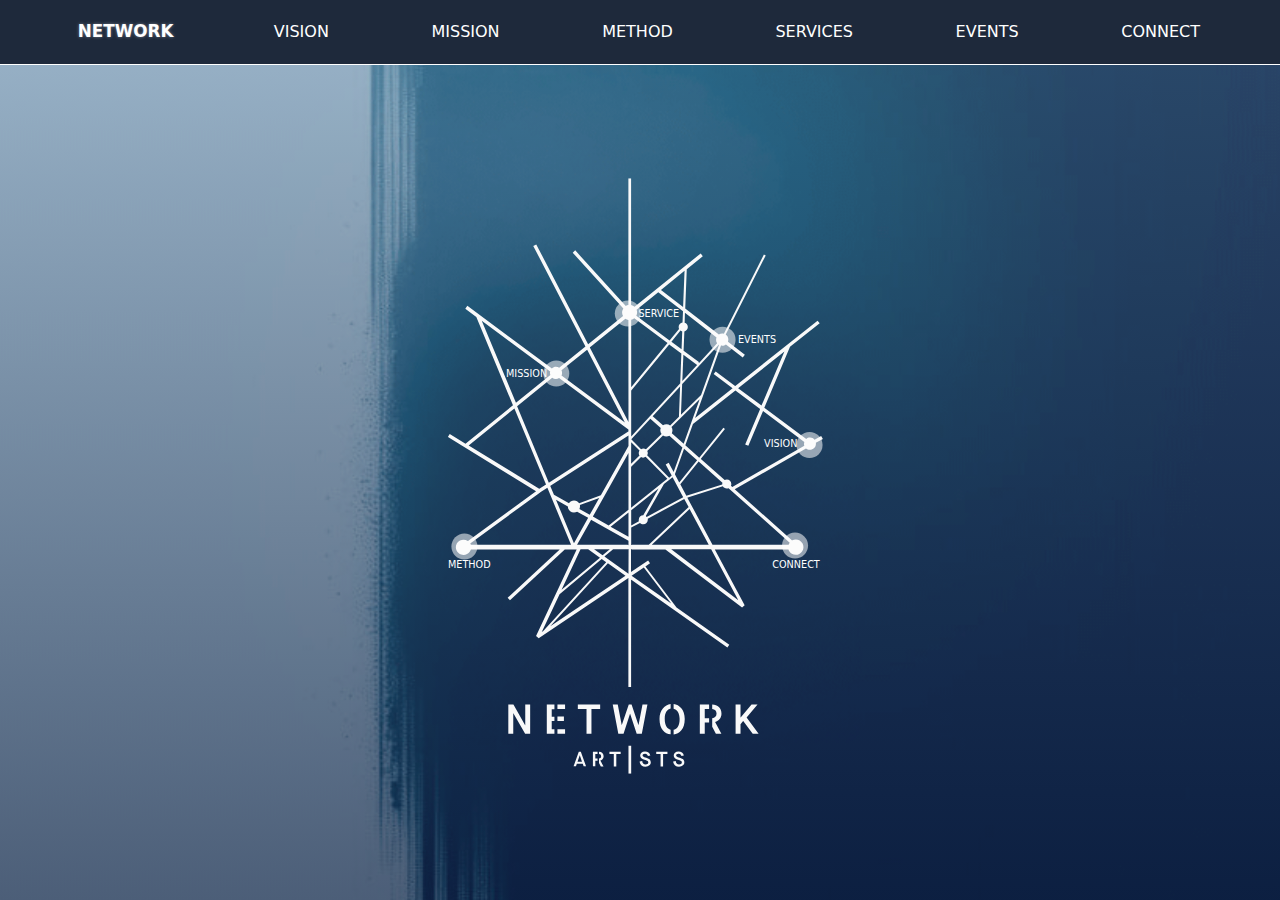
==== commit 6c8108cf: "re-deploy" ====
--- a/index.html
+++ b/index.html
@@ -6,8 +6,8 @@
   <base href="/">
   <meta name="viewport" content="width=device-width, initial-scale=1">
   <!--<link rel="icon" type="image/x-icon" href="favicon.ico">!-->
-<style>*,:before,:after{box-sizing:border-box;border-width:0;border-style:solid;border-color:#e5e7eb}:before,:after{--tw-content:""}html{line-height:1.5;-webkit-text-size-adjust:100%;tab-size:4;font-family:ui-sans-serif,system-ui,-apple-system,BlinkMacSystemFont,Segoe UI,Roboto,Helvetica Neue,Arial,Noto Sans,sans-serif,"Apple Color Emoji","Segoe UI Emoji",Segoe UI Symbol,"Noto Color Emoji";font-feature-settings:normal;font-variation-settings:normal}body{margin:0;line-height:inherit}*,:before,:after{--tw-border-spacing-x:0;--tw-border-spacing-y:0;--tw-translate-x:0;--tw-translate-y:0;--tw-rotate:0;--tw-skew-x:0;--tw-skew-y:0;--tw-scale-x:1;--tw-scale-y:1;--tw-pan-x: ;--tw-pan-y: ;--tw-pinch-zoom: ;--tw-scroll-snap-strictness:proximity;--tw-gradient-from-position: ;--tw-gradient-via-position: ;--tw-gradient-to-position: ;--tw-ordinal: ;--tw-slashed-zero: ;--tw-numeric-figure: ;--tw-numeric-spacing: ;--tw-numeric-fraction: ;--tw-ring-inset: ;--tw-ring-offset-width:0px;--tw-ring-offset-color:#fff;--tw-ring-color:rgb(59 130 246 / .5);--tw-ring-offset-shadow:0 0 #0000;--tw-ring-shadow:0 0 #0000;--tw-shadow:0 0 #0000;--tw-shadow-colored:0 0 #0000;--tw-blur: ;--tw-brightness: ;--tw-contrast: ;--tw-grayscale: ;--tw-hue-rotate: ;--tw-invert: ;--tw-saturate: ;--tw-sepia: ;--tw-drop-shadow: ;--tw-backdrop-blur: ;--tw-backdrop-brightness: ;--tw-backdrop-contrast: ;--tw-backdrop-grayscale: ;--tw-backdrop-hue-rotate: ;--tw-backdrop-invert: ;--tw-backdrop-opacity: ;--tw-backdrop-saturate: ;--tw-backdrop-sepia: }</style><link rel="stylesheet" href="styles.aab26b8c93709e59.css" media="print" onload="this.media='all'"><noscript><link rel="stylesheet" href="styles.aab26b8c93709e59.css"></noscript></head>
+<style>*,:before,:after{box-sizing:border-box;border-width:0;border-style:solid;border-color:#e5e7eb}:before,:after{--tw-content:""}html{line-height:1.5;-webkit-text-size-adjust:100%;tab-size:4;font-family:ui-sans-serif,system-ui,-apple-system,BlinkMacSystemFont,Segoe UI,Roboto,Helvetica Neue,Arial,Noto Sans,sans-serif,"Apple Color Emoji","Segoe UI Emoji",Segoe UI Symbol,"Noto Color Emoji";font-feature-settings:normal;font-variation-settings:normal}body{margin:0;line-height:inherit}*,:before,:after{--tw-border-spacing-x:0;--tw-border-spacing-y:0;--tw-translate-x:0;--tw-translate-y:0;--tw-rotate:0;--tw-skew-x:0;--tw-skew-y:0;--tw-scale-x:1;--tw-scale-y:1;--tw-pan-x: ;--tw-pan-y: ;--tw-pinch-zoom: ;--tw-scroll-snap-strictness:proximity;--tw-gradient-from-position: ;--tw-gradient-via-position: ;--tw-gradient-to-position: ;--tw-ordinal: ;--tw-slashed-zero: ;--tw-numeric-figure: ;--tw-numeric-spacing: ;--tw-numeric-fraction: ;--tw-ring-inset: ;--tw-ring-offset-width:0px;--tw-ring-offset-color:#fff;--tw-ring-color:rgb(59 130 246 / .5);--tw-ring-offset-shadow:0 0 #0000;--tw-ring-shadow:0 0 #0000;--tw-shadow:0 0 #0000;--tw-shadow-colored:0 0 #0000;--tw-blur: ;--tw-brightness: ;--tw-contrast: ;--tw-grayscale: ;--tw-hue-rotate: ;--tw-invert: ;--tw-saturate: ;--tw-sepia: ;--tw-drop-shadow: ;--tw-backdrop-blur: ;--tw-backdrop-brightness: ;--tw-backdrop-contrast: ;--tw-backdrop-grayscale: ;--tw-backdrop-hue-rotate: ;--tw-backdrop-invert: ;--tw-backdrop-opacity: ;--tw-backdrop-saturate: ;--tw-backdrop-sepia: }</style><link rel="stylesheet" href="styles.6ce26183170c1177.css" media="print" onload="this.media='all'"><noscript><link rel="stylesheet" href="styles.6ce26183170c1177.css"></noscript></head>
 <body>
   <app-root></app-root>
-<script src="runtime.1c67a9e0d423e138.js" type="module"></script><script src="polyfills.b39e8f7c6ecf0d22.js" type="module"></script><script src="main.1ea6f1dc7d4d64c4.js" type="module"></script></body>
+<script src="runtime.1c67a9e0d423e138.js" type="module"></script><script src="polyfills.b39e8f7c6ecf0d22.js" type="module"></script><script src="main.4b5c483b310cd22a.js" type="module"></script></body>
 </html>
--- a/styles.6ce26183170c1177.css
+++ b/styles.6ce26183170c1177.css
@@ -0,0 +1 @@
+*,:before,:after{box-sizing:border-box;border-width:0;border-style:solid;border-color:#e5e7eb}:before,:after{--tw-content: ""}html{line-height:1.5;-webkit-text-size-adjust:100%;tab-size:4;font-family:ui-sans-serif,system-ui,-apple-system,BlinkMacSystemFont,Segoe UI,Roboto,Helvetica Neue,Arial,Noto Sans,sans-serif,"Apple Color Emoji","Segoe UI Emoji",Segoe UI Symbol,"Noto Color Emoji";font-feature-settings:normal;font-variation-settings:normal}body{margin:0;line-height:inherit}hr{height:0;color:inherit;border-top-width:1px}abbr:where([title]){-webkit-text-decoration:underline dotted;text-decoration:underline dotted}h1,h2,h3,h4,h5,h6{font-size:inherit;font-weight:inherit}a{color:inherit;text-decoration:inherit}b,strong{font-weight:bolder}code,kbd,samp,pre{font-family:ui-monospace,SFMono-Regular,Menlo,Monaco,Consolas,Liberation Mono,Courier New,monospace;font-size:1em}small{font-size:80%}sub,sup{font-size:75%;line-height:0;position:relative;vertical-align:baseline}sub{bottom:-.25em}sup{top:-.5em}table{text-indent:0;border-color:inherit;border-collapse:collapse}button,input,optgroup,select,textarea{font-family:inherit;font-feature-settings:inherit;font-variation-settings:inherit;font-size:100%;font-weight:inherit;line-height:inherit;color:inherit;margin:0;padding:0}button,select{text-transform:none}button,[type=button],[type=reset],[type=submit]{-webkit-appearance:button;background-color:transparent;background-image:none}:-moz-focusring{outline:auto}:-moz-ui-invalid{box-shadow:none}progress{vertical-align:baseline}::-webkit-inner-spin-button,::-webkit-outer-spin-button{height:auto}[type=search]{-webkit-appearance:textfield;outline-offset:-2px}::-webkit-search-decoration{-webkit-appearance:none}::-webkit-file-upload-button{-webkit-appearance:button;font:inherit}summary{display:list-item}blockquote,dl,dd,h1,h2,h3,h4,h5,h6,hr,figure,p,pre{margin:0}fieldset{margin:0;padding:0}legend{padding:0}ol,ul,menu{list-style:none;margin:0;padding:0}dialog{padding:0}textarea{resize:vertical}input::placeholder,textarea::placeholder{opacity:1;color:#9ca3af}button,[role=button]{cursor:pointer}:disabled{cursor:default}img,svg,video,canvas,audio,iframe,embed,object{display:block;vertical-align:middle}img,video{max-width:100%;height:auto}[hidden]{display:none}*,:before,:after{--tw-border-spacing-x: 0;--tw-border-spacing-y: 0;--tw-translate-x: 0;--tw-translate-y: 0;--tw-rotate: 0;--tw-skew-x: 0;--tw-skew-y: 0;--tw-scale-x: 1;--tw-scale-y: 1;--tw-pan-x: ;--tw-pan-y: ;--tw-pinch-zoom: ;--tw-scroll-snap-strictness: proximity;--tw-gradient-from-position: ;--tw-gradient-via-position: ;--tw-gradient-to-position: ;--tw-ordinal: ;--tw-slashed-zero: ;--tw-numeric-figure: ;--tw-numeric-spacing: ;--tw-numeric-fraction: ;--tw-ring-inset: ;--tw-ring-offset-width: 0px;--tw-ring-offset-color: #fff;--tw-ring-color: rgb(59 130 246 / .5);--tw-ring-offset-shadow: 0 0 #0000;--tw-ring-shadow: 0 0 #0000;--tw-shadow: 0 0 #0000;--tw-shadow-colored: 0 0 #0000;--tw-blur: ;--tw-brightness: ;--tw-contrast: ;--tw-grayscale: ;--tw-hue-rotate: ;--tw-invert: ;--tw-saturate: ;--tw-sepia: ;--tw-drop-shadow: ;--tw-backdrop-blur: ;--tw-backdrop-brightness: ;--tw-backdrop-contrast: ;--tw-backdrop-grayscale: ;--tw-backdrop-hue-rotate: ;--tw-backdrop-invert: ;--tw-backdrop-opacity: ;--tw-backdrop-saturate: ;--tw-backdrop-sepia: }::backdrop{--tw-border-spacing-x: 0;--tw-border-spacing-y: 0;--tw-translate-x: 0;--tw-translate-y: 0;--tw-rotate: 0;--tw-skew-x: 0;--tw-skew-y: 0;--tw-scale-x: 1;--tw-scale-y: 1;--tw-pan-x: ;--tw-pan-y: ;--tw-pinch-zoom: ;--tw-scroll-snap-strictness: proximity;--tw-gradient-from-position: ;--tw-gradient-via-position: ;--tw-gradient-to-position: ;--tw-ordinal: ;--tw-slashed-zero: ;--tw-numeric-figure: ;--tw-numeric-spacing: ;--tw-numeric-fraction: ;--tw-ring-inset: ;--tw-ring-offset-width: 0px;--tw-ring-offset-color: #fff;--tw-ring-color: rgb(59 130 246 / .5);--tw-ring-offset-shadow: 0 0 #0000;--tw-ring-shadow: 0 0 #0000;--tw-shadow: 0 0 #0000;--tw-shadow-colored: 0 0 #0000;--tw-blur: ;--tw-brightness: ;--tw-contrast: ;--tw-grayscale: ;--tw-hue-rotate: ;--tw-invert: ;--tw-saturate: ;--tw-sepia: ;--tw-drop-shadow: ;--tw-backdrop-blur: ;--tw-backdrop-brightness: ;--tw-backdrop-contrast: ;--tw-backdrop-grayscale: ;--tw-backdrop-hue-rotate: ;--tw-backdrop-invert: ;--tw-backdrop-opacity: ;--tw-backdrop-saturate: ;--tw-backdrop-sepia: }.fixed{position:fixed}.absolute{position:absolute}.relative{position:relative}.sticky{position:sticky}.bottom-0{bottom:0}.bottom-\[20px\]{bottom:20px}.left-0{left:0}.left-\[-40px\]{left:-40px}.right-5{right:1.25rem}.right-\[-170px\]{right:-170px}.right-\[25px\]{right:25px}.top-0{top:0}.top-10{top:2.5rem}.top-5{top:1.25rem}.top-\[-40px\]{top:-40px}.top-\[60px\]{top:60px}.z-20{z-index:20}.z-50{z-index:50}.z-\[9999\]{z-index:9999}.m-10{margin:2.5rem}.m-3{margin:.75rem}.m-5{margin:1.25rem}.mx-5{margin-left:1.25rem;margin-right:1.25rem}.mx-auto{margin-left:auto;margin-right:auto}.my-10{margin-top:2.5rem;margin-bottom:2.5rem}.mb-1{margin-bottom:.25rem}.mb-1\.5{margin-bottom:.375rem}.mb-2{margin-bottom:.5rem}.mb-4{margin-bottom:1rem}.mb-6{margin-bottom:1.5rem}.ml-10{margin-left:2.5rem}.ml-2{margin-left:.5rem}.ml-4{margin-left:1rem}.ml-5{margin-left:1.25rem}.mt-10{margin-top:2.5rem}.mt-2{margin-top:.5rem}.mt-20{margin-top:5rem}.mt-32{margin-top:8rem}.mt-4{margin-top:1rem}.mt-7{margin-top:1.75rem}.mt-\[-150px\]{margin-top:-150px}.mt-\[-160px\]{margin-top:-160px}.mt-\[-60px\]{margin-top:-60px}.block{display:block}.flex{display:flex}.grid{display:grid}.\!hidden{display:none!important}.hidden{display:none}.h-6{height:1.5rem}.h-\[0px\]{height:0px}.h-\[60\%\]{height:60%}.h-auto{height:auto}.h-full{height:100%}.h-screen{height:100vh}.min-h-\[50px\]{min-height:50px}.w-1\/3{width:33.333333%}.w-32{width:8rem}.w-6{width:1.5rem}.w-\[50\%\]{width:50%}.w-\[60\%\]{width:60%}.w-\[80\%\]{width:80%}.w-auto{width:auto}.w-full{width:100%}.min-w-\[200px\]{min-width:200px}.flex-none{flex:none}.rotate-180{--tw-rotate: 180deg;transform:translate(var(--tw-translate-x),var(--tw-translate-y)) rotate(var(--tw-rotate)) skew(var(--tw-skew-x)) skewY(var(--tw-skew-y)) scaleX(var(--tw-scale-x)) scaleY(var(--tw-scale-y))}.scale-75{--tw-scale-x: .75;--tw-scale-y: .75;transform:translate(var(--tw-translate-x),var(--tw-translate-y)) rotate(var(--tw-rotate)) skew(var(--tw-skew-x)) skewY(var(--tw-skew-y)) scaleX(var(--tw-scale-x)) scaleY(var(--tw-scale-y))}.scale-\[180\%\]{--tw-scale-x: 180%;--tw-scale-y: 180%;transform:translate(var(--tw-translate-x),var(--tw-translate-y)) rotate(var(--tw-rotate)) skew(var(--tw-skew-x)) skewY(var(--tw-skew-y)) scaleX(var(--tw-scale-x)) scaleY(var(--tw-scale-y))}.scale-\[40\%\]{--tw-scale-x: 40%;--tw-scale-y: 40%;transform:translate(var(--tw-translate-x),var(--tw-translate-y)) rotate(var(--tw-rotate)) skew(var(--tw-skew-x)) skewY(var(--tw-skew-y)) scaleX(var(--tw-scale-x)) scaleY(var(--tw-scale-y))}.transform{transform:translate(var(--tw-translate-x),var(--tw-translate-y)) rotate(var(--tw-rotate)) skew(var(--tw-skew-x)) skewY(var(--tw-skew-y)) scaleX(var(--tw-scale-x)) scaleY(var(--tw-scale-y))}.cursor-pointer{cursor:pointer}.grid-cols-1{grid-template-columns:repeat(1,minmax(0,1fr))}.grid-cols-3{grid-template-columns:repeat(3,minmax(0,1fr))}.flex-row{flex-direction:row}.flex-col{flex-direction:column}.flex-wrap{flex-wrap:wrap}.content-center{align-content:center}.items-center{align-items:center}.justify-end{justify-content:flex-end}.justify-center{justify-content:center}.justify-between{justify-content:space-between}.justify-items-start{justify-items:start}.space-y-2>:not([hidden])~:not([hidden]){--tw-space-y-reverse: 0;margin-top:calc(.5rem * calc(1 - var(--tw-space-y-reverse)));margin-bottom:calc(.5rem * var(--tw-space-y-reverse))}.space-y-4>:not([hidden])~:not([hidden]){--tw-space-y-reverse: 0;margin-top:calc(1rem * calc(1 - var(--tw-space-y-reverse)));margin-bottom:calc(1rem * var(--tw-space-y-reverse))}.overflow-hidden{overflow:hidden}.overflow-x-hidden{overflow-x:hidden}.overflow-y-scroll{overflow-y:scroll}.rounded{border-radius:.25rem}.rounded-full{border-radius:9999px}.rounded-md{border-radius:.375rem}.rounded-b-md{border-bottom-right-radius:.375rem;border-bottom-left-radius:.375rem}.rounded-t-md{border-top-left-radius:.375rem;border-top-right-radius:.375rem}.border-2{border-width:2px}.border-b-\[1px\]{border-bottom-width:1px}.border-l-2{border-left-width:2px}.border-white{--tw-border-opacity: 1;border-color:rgb(255 255 255 / var(--tw-border-opacity))}.border-b-white{--tw-border-opacity: 1;border-bottom-color:rgb(255 255 255 / var(--tw-border-opacity))}.bg-\[\#002B4F\]{--tw-bg-opacity: 1;background-color:rgb(0 43 79 / var(--tw-bg-opacity))}.bg-\[rgba\(17\,40\,70\,0\.5\)\]{background-color:#11284680}.bg-\[rgba\(235\,235\,235\,0\.2\)\]{background-color:#ebebeb33}.bg-\[rgba\(235\,235\,235\,0\.4\)\]{background-color:#ebebeb66}.bg-\[rgba\(255\,255\,255\,0\.2\)\]{background-color:#fff3}.bg-slate-800{--tw-bg-opacity: 1;background-color:rgb(30 41 59 / var(--tw-bg-opacity))}.bg-fixed{background-attachment:fixed}.bg-center{background-position:center}.bg-no-repeat{background-repeat:no-repeat}.fill-transparent{fill:transparent}.stroke-white{stroke:#fff}.stroke-2{stroke-width:2}.p-10{padding:2.5rem}.p-5{padding:1.25rem}.px-10{padding-left:2.5rem;padding-right:2.5rem}.px-20{padding-left:5rem;padding-right:5rem}.px-5{padding-left:1.25rem;padding-right:1.25rem}.py-10{padding-top:2.5rem;padding-bottom:2.5rem}.py-5{padding-top:1.25rem;padding-bottom:1.25rem}.pb-10{padding-bottom:2.5rem}.pb-8{padding-bottom:2rem}.pl-10{padding-left:2.5rem}.pl-5{padding-left:1.25rem}.pr-1{padding-right:.25rem}.pr-10{padding-right:2.5rem}.pr-2{padding-right:.5rem}.pr-7{padding-right:1.75rem}.pt-2{padding-top:.5rem}.pt-5{padding-top:1.25rem}.text-left{text-align:left}.text-center{text-align:center}.text-2xl{font-size:1.5rem;line-height:2rem}.text-4xl{font-size:2.25rem;line-height:2.5rem}.text-\[40px\]{font-size:40px}.text-\[42px\]{font-size:42px}.text-xl{font-size:1.25rem;line-height:1.75rem}.font-bold{font-weight:700}.font-extralight{font-weight:200}.font-semibold{font-weight:600}.uppercase{text-transform:uppercase}.leading-\[30px\]{line-height:30px}.leading-\[37px\]{line-height:37px}.text-\[rgba\(255\,255\,255\,0\.3\)\]{color:#ffffff4d}.text-white{--tw-text-opacity: 1;color:rgb(255 255 255 / var(--tw-text-opacity))}.underline{text-decoration-line:underline}.shadow-lg{--tw-shadow: 0 10px 15px -3px rgb(0 0 0 / .1), 0 4px 6px -4px rgb(0 0 0 / .1);--tw-shadow-colored: 0 10px 15px -3px var(--tw-shadow-color), 0 4px 6px -4px var(--tw-shadow-color);box-shadow:var(--tw-ring-offset-shadow, 0 0 #0000),var(--tw-ring-shadow, 0 0 #0000),var(--tw-shadow)}.drop-shadow{--tw-drop-shadow: drop-shadow(0 1px 2px rgb(0 0 0 / .1)) drop-shadow(0 1px 1px rgb(0 0 0 / .06));filter:var(--tw-blur) var(--tw-brightness) var(--tw-contrast) var(--tw-grayscale) var(--tw-hue-rotate) var(--tw-invert) var(--tw-saturate) var(--tw-sepia) var(--tw-drop-shadow)}.filter{filter:var(--tw-blur) var(--tw-brightness) var(--tw-contrast) var(--tw-grayscale) var(--tw-hue-rotate) var(--tw-invert) var(--tw-saturate) var(--tw-sepia) var(--tw-drop-shadow)}.transition{transition-property:color,background-color,border-color,text-decoration-color,fill,stroke,opacity,box-shadow,transform,filter,-webkit-backdrop-filter;transition-property:color,background-color,border-color,text-decoration-color,fill,stroke,opacity,box-shadow,transform,filter,backdrop-filter;transition-property:color,background-color,border-color,text-decoration-color,fill,stroke,opacity,box-shadow,transform,filter,backdrop-filter,-webkit-backdrop-filter;transition-timing-function:cubic-bezier(.4,0,.2,1);transition-duration:.15s}.transition-all{transition-property:all;transition-timing-function:cubic-bezier(.4,0,.2,1);transition-duration:.15s}.transition-transform{transition-property:transform;transition-timing-function:cubic-bezier(.4,0,.2,1);transition-duration:.15s}.duration-100{transition-duration:.1s}.duration-300{transition-duration:.3s}.duration-500{transition-duration:.5s}.ease-in{transition-timing-function:cubic-bezier(.4,0,1,1)}.ease-in-out{transition-timing-function:cubic-bezier(.4,0,.2,1)}.ease-out{transition-timing-function:cubic-bezier(0,0,.2,1)}.home{padding-bottom:20px;background-color:#000;background-image:linear-gradient(to bottom,#527f9a85,#112846ba),url(networkArtistBackGround.e3360efd7bde1a13.png)!important;background-position:center;background-repeat:no-repeat;background-size:cover;background-attachment:fixed}.method{background-color:#112846!important}.events{background-color:#112846!important;overflow:hidden}.mission{background-image:linear-gradient(to bottom,#112846,#112846ba),url(backgroundMissionComponent.2aa8e64cc759269d.jpeg)!important;background-position:center;background-repeat:no-repeat;background-size:cover;background-attachment:fixed}.services{background-image:linear-gradient(to bottom,#112846,#112846ba),url(backgroundService.eb0dcc826359d634.jpg)!important;background-position:center;background-repeat:no-repeat;background-size:cover;background-attachment:fixed}.vision{background-image:linear-gradient(to bottom,#112846,#112846ba),url(visionBackground.d5ea87401d3726b8.jpg)!important;background-position:center;background-repeat:no-repeat;background-size:cover;background-attachment:fixed}.connect{background-image:linear-gradient(to bottom,#112846,#112846ba),url(backgroundConnectComponent.21ba6df31d778733.jpeg)!important;background-position:center;background-repeat:no-repeat;background-size:cover;background-attachment:fixed}.logo{display:flex;justify-content:center;height:90vh;width:100vw;padding-top:1rem;transition:opacity 1s}.btn{position:absolute;bottom:1rem;left:49.5%;transform:translate(-50%);border:1px solid #ccc;padding:1px 15px;border-radius:5px;color:#fff;font-family:OpenSans,sans-serif;font-size:.8rem}.btn:hover{background-color:#fff;color:#002b4f}.method-img{width:50%}.footer-text{writing-mode:vertical-rl;text-orientation:upright}.circle-container{filter:blur(2px);width:330px;height:330px;border:1px solid rgba(255,255,255,.3);position:absolute;inset:0;margin:auto;border-radius:50%}.circle{filter:blur(5px);width:30px;height:30px;background:#ffffff4d;border-radius:50%;position:absolute;inset:0;overflow:hidden;margin:auto;animation:circle 8s linear infinite}@keyframes circle{0%{transform:rotate(0) translate(-165px) rotate(0)}to{transform:rotate(360deg) translate(-165px) rotate(-360deg)}}.hover\:scale-105:hover{--tw-scale-x: 1.05;--tw-scale-y: 1.05;transform:translate(var(--tw-translate-x),var(--tw-translate-y)) rotate(var(--tw-rotate)) skew(var(--tw-skew-x)) skewY(var(--tw-skew-y)) scaleX(var(--tw-scale-x)) scaleY(var(--tw-scale-y))}.hover\:scale-110:hover{--tw-scale-x: 1.1;--tw-scale-y: 1.1;transform:translate(var(--tw-translate-x),var(--tw-translate-y)) rotate(var(--tw-rotate)) skew(var(--tw-skew-x)) skewY(var(--tw-skew-y)) scaleX(var(--tw-scale-x)) scaleY(var(--tw-scale-y))}@media (prefers-color-scheme: dark){.dark\:shadow-black\/30{--tw-shadow-color: rgb(0 0 0 / .3);--tw-shadow: var(--tw-shadow-colored)}}@media (min-width: 640px){.sm\:block{display:block}.sm\:w-full{width:100%}}@media (min-width: 768px){.md\:mx-0{margin-left:0;margin-right:0}.md\:mx-auto{margin-left:auto;margin-right:auto}.md\:my-0{margin-top:0;margin-bottom:0}.md\:mt-10{margin-top:2.5rem}.md\:mt-20{margin-top:5rem}.md\:block{display:block}.md\:\!flex{display:flex!important}.md\:flex{display:flex}.md\:grid{display:grid}.md\:hidden{display:none}.md\:h-1\/2{height:50%}.md\:h-3\/4{height:75%}.md\:h-full{height:100%}.md\:min-h-\[100vh\]{min-height:100vh}.md\:w-1\/2{width:50%}.md\:w-3\/4{width:75%}.md\:w-\[70\%\]{width:70%}.md\:max-w-3xl{max-width:48rem}.md\:grid-cols-3{grid-template-columns:repeat(3,minmax(0,1fr))}.md\:items-center{align-items:center}.md\:justify-center{justify-content:center}.md\:p-10{padding:2.5rem}.md\:p-5{padding:1.25rem}.md\:pt-0{padding-top:0}.md\:text-3xl{font-size:1.875rem;line-height:2.25rem}.md\:text-\[130px\]{font-size:130px}.md\:text-\[30px\]{font-size:30px}.md\:leading-\[100px\]{line-height:100px}.md\:leading-\[90px\]{line-height:90px}}@media (min-width: 1024px){.lg\:mt-32{margin-top:8rem}.lg\:max-w-4xl{max-width:56rem}}@media (min-width: 1280px){.xl\:max-w-5xl{max-width:64rem}}
--- a/styles.6ce26183170c1177.css
+++ b/styles.6ce26183170c1177.css
@@ -0,0 +1 @@
+*,:before,:after{box-sizing:border-box;border-width:0;border-style:solid;border-color:#e5e7eb}:before,:after{--tw-content: ""}html{line-height:1.5;-webkit-text-size-adjust:100%;tab-size:4;font-family:ui-sans-serif,system-ui,-apple-system,BlinkMacSystemFont,Segoe UI,Roboto,Helvetica Neue,Arial,Noto Sans,sans-serif,"Apple Color Emoji","Segoe UI Emoji",Segoe UI Symbol,"Noto Color Emoji";font-feature-settings:normal;font-variation-settings:normal}body{margin:0;line-height:inherit}hr{height:0;color:inherit;border-top-width:1px}abbr:where([title]){-webkit-text-decoration:underline dotted;text-decoration:underline dotted}h1,h2,h3,h4,h5,h6{font-size:inherit;font-weight:inherit}a{color:inherit;text-decoration:inherit}b,strong{font-weight:bolder}code,kbd,samp,pre{font-family:ui-monospace,SFMono-Regular,Menlo,Monaco,Consolas,Liberation Mono,Courier New,monospace;font-size:1em}small{font-size:80%}sub,sup{font-size:75%;line-height:0;position:relative;vertical-align:baseline}sub{bottom:-.25em}sup{top:-.5em}table{text-indent:0;border-color:inherit;border-collapse:collapse}button,input,optgroup,select,textarea{font-family:inherit;font-feature-settings:inherit;font-variation-settings:inherit;font-size:100%;font-weight:inherit;line-height:inherit;color:inherit;margin:0;padding:0}button,select{text-transform:none}button,[type=button],[type=reset],[type=submit]{-webkit-appearance:button;background-color:transparent;background-image:none}:-moz-focusring{outline:auto}:-moz-ui-invalid{box-shadow:none}progress{vertical-align:baseline}::-webkit-inner-spin-button,::-webkit-outer-spin-button{height:auto}[type=search]{-webkit-appearance:textfield;outline-offset:-2px}::-webkit-search-decoration{-webkit-appearance:none}::-webkit-file-upload-button{-webkit-appearance:button;font:inherit}summary{display:list-item}blockquote,dl,dd,h1,h2,h3,h4,h5,h6,hr,figure,p,pre{margin:0}fieldset{margin:0;padding:0}legend{padding:0}ol,ul,menu{list-style:none;margin:0;padding:0}dialog{padding:0}textarea{resize:vertical}input::placeholder,textarea::placeholder{opacity:1;color:#9ca3af}button,[role=button]{cursor:pointer}:disabled{cursor:default}img,svg,video,canvas,audio,iframe,embed,object{display:block;vertical-align:middle}img,video{max-width:100%;height:auto}[hidden]{display:none}*,:before,:after{--tw-border-spacing-x: 0;--tw-border-spacing-y: 0;--tw-translate-x: 0;--tw-translate-y: 0;--tw-rotate: 0;--tw-skew-x: 0;--tw-skew-y: 0;--tw-scale-x: 1;--tw-scale-y: 1;--tw-pan-x: ;--tw-pan-y: ;--tw-pinch-zoom: ;--tw-scroll-snap-strictness: proximity;--tw-gradient-from-position: ;--tw-gradient-via-position: ;--tw-gradient-to-position: ;--tw-ordinal: ;--tw-slashed-zero: ;--tw-numeric-figure: ;--tw-numeric-spacing: ;--tw-numeric-fraction: ;--tw-ring-inset: ;--tw-ring-offset-width: 0px;--tw-ring-offset-color: #fff;--tw-ring-color: rgb(59 130 246 / .5);--tw-ring-offset-shadow: 0 0 #0000;--tw-ring-shadow: 0 0 #0000;--tw-shadow: 0 0 #0000;--tw-shadow-colored: 0 0 #0000;--tw-blur: ;--tw-brightness: ;--tw-contrast: ;--tw-grayscale: ;--tw-hue-rotate: ;--tw-invert: ;--tw-saturate: ;--tw-sepia: ;--tw-drop-shadow: ;--tw-backdrop-blur: ;--tw-backdrop-brightness: ;--tw-backdrop-contrast: ;--tw-backdrop-grayscale: ;--tw-backdrop-hue-rotate: ;--tw-backdrop-invert: ;--tw-backdrop-opacity: ;--tw-backdrop-saturate: ;--tw-backdrop-sepia: }::backdrop{--tw-border-spacing-x: 0;--tw-border-spacing-y: 0;--tw-translate-x: 0;--tw-translate-y: 0;--tw-rotate: 0;--tw-skew-x: 0;--tw-skew-y: 0;--tw-scale-x: 1;--tw-scale-y: 1;--tw-pan-x: ;--tw-pan-y: ;--tw-pinch-zoom: ;--tw-scroll-snap-strictness: proximity;--tw-gradient-from-position: ;--tw-gradient-via-position: ;--tw-gradient-to-position: ;--tw-ordinal: ;--tw-slashed-zero: ;--tw-numeric-figure: ;--tw-numeric-spacing: ;--tw-numeric-fraction: ;--tw-ring-inset: ;--tw-ring-offset-width: 0px;--tw-ring-offset-color: #fff;--tw-ring-color: rgb(59 130 246 / .5);--tw-ring-offset-shadow: 0 0 #0000;--tw-ring-shadow: 0 0 #0000;--tw-shadow: 0 0 #0000;--tw-shadow-colored: 0 0 #0000;--tw-blur: ;--tw-brightness: ;--tw-contrast: ;--tw-grayscale: ;--tw-hue-rotate: ;--tw-invert: ;--tw-saturate: ;--tw-sepia: ;--tw-drop-shadow: ;--tw-backdrop-blur: ;--tw-backdrop-brightness: ;--tw-backdrop-contrast: ;--tw-backdrop-grayscale: ;--tw-backdrop-hue-rotate: ;--tw-backdrop-invert: ;--tw-backdrop-opacity: ;--tw-backdrop-saturate: ;--tw-backdrop-sepia: }.fixed{position:fixed}.absolute{position:absolute}.relative{position:relative}.sticky{position:sticky}.bottom-0{bottom:0}.bottom-\[20px\]{bottom:20px}.left-0{left:0}.left-\[-40px\]{left:-40px}.right-5{right:1.25rem}.right-\[-170px\]{right:-170px}.right-\[25px\]{right:25px}.top-0{top:0}.top-10{top:2.5rem}.top-5{top:1.25rem}.top-\[-40px\]{top:-40px}.top-\[60px\]{top:60px}.z-20{z-index:20}.z-50{z-index:50}.z-\[9999\]{z-index:9999}.m-10{margin:2.5rem}.m-3{margin:.75rem}.m-5{margin:1.25rem}.mx-5{margin-left:1.25rem;margin-right:1.25rem}.mx-auto{margin-left:auto;margin-right:auto}.my-10{margin-top:2.5rem;margin-bottom:2.5rem}.mb-1{margin-bottom:.25rem}.mb-1\.5{margin-bottom:.375rem}.mb-2{margin-bottom:.5rem}.mb-4{margin-bottom:1rem}.mb-6{margin-bottom:1.5rem}.ml-10{margin-left:2.5rem}.ml-2{margin-left:.5rem}.ml-4{margin-left:1rem}.ml-5{margin-left:1.25rem}.mt-10{margin-top:2.5rem}.mt-2{margin-top:.5rem}.mt-20{margin-top:5rem}.mt-32{margin-top:8rem}.mt-4{margin-top:1rem}.mt-7{margin-top:1.75rem}.mt-\[-150px\]{margin-top:-150px}.mt-\[-160px\]{margin-top:-160px}.mt-\[-60px\]{margin-top:-60px}.block{display:block}.flex{display:flex}.grid{display:grid}.\!hidden{display:none!important}.hidden{display:none}.h-6{height:1.5rem}.h-\[0px\]{height:0px}.h-\[60\%\]{height:60%}.h-auto{height:auto}.h-full{height:100%}.h-screen{height:100vh}.min-h-\[50px\]{min-height:50px}.w-1\/3{width:33.333333%}.w-32{width:8rem}.w-6{width:1.5rem}.w-\[50\%\]{width:50%}.w-\[60\%\]{width:60%}.w-\[80\%\]{width:80%}.w-auto{width:auto}.w-full{width:100%}.min-w-\[200px\]{min-width:200px}.flex-none{flex:none}.rotate-180{--tw-rotate: 180deg;transform:translate(var(--tw-translate-x),var(--tw-translate-y)) rotate(var(--tw-rotate)) skew(var(--tw-skew-x)) skewY(var(--tw-skew-y)) scaleX(var(--tw-scale-x)) scaleY(var(--tw-scale-y))}.scale-75{--tw-scale-x: .75;--tw-scale-y: .75;transform:translate(var(--tw-translate-x),var(--tw-translate-y)) rotate(var(--tw-rotate)) skew(var(--tw-skew-x)) skewY(var(--tw-skew-y)) scaleX(var(--tw-scale-x)) scaleY(var(--tw-scale-y))}.scale-\[180\%\]{--tw-scale-x: 180%;--tw-scale-y: 180%;transform:translate(var(--tw-translate-x),var(--tw-translate-y)) rotate(var(--tw-rotate)) skew(var(--tw-skew-x)) skewY(var(--tw-skew-y)) scaleX(var(--tw-scale-x)) scaleY(var(--tw-scale-y))}.scale-\[40\%\]{--tw-scale-x: 40%;--tw-scale-y: 40%;transform:translate(var(--tw-translate-x),var(--tw-translate-y)) rotate(var(--tw-rotate)) skew(var(--tw-skew-x)) skewY(var(--tw-skew-y)) scaleX(var(--tw-scale-x)) scaleY(var(--tw-scale-y))}.transform{transform:translate(var(--tw-translate-x),var(--tw-translate-y)) rotate(var(--tw-rotate)) skew(var(--tw-skew-x)) skewY(var(--tw-skew-y)) scaleX(var(--tw-scale-x)) scaleY(var(--tw-scale-y))}.cursor-pointer{cursor:pointer}.grid-cols-1{grid-template-columns:repeat(1,minmax(0,1fr))}.grid-cols-3{grid-template-columns:repeat(3,minmax(0,1fr))}.flex-row{flex-direction:row}.flex-col{flex-direction:column}.flex-wrap{flex-wrap:wrap}.content-center{align-content:center}.items-center{align-items:center}.justify-end{justify-content:flex-end}.justify-center{justify-content:center}.justify-between{justify-content:space-between}.justify-items-start{justify-items:start}.space-y-2>:not([hidden])~:not([hidden]){--tw-space-y-reverse: 0;margin-top:calc(.5rem * calc(1 - var(--tw-space-y-reverse)));margin-bottom:calc(.5rem * var(--tw-space-y-reverse))}.space-y-4>:not([hidden])~:not([hidden]){--tw-space-y-reverse: 0;margin-top:calc(1rem * calc(1 - var(--tw-space-y-reverse)));margin-bottom:calc(1rem * var(--tw-space-y-reverse))}.overflow-hidden{overflow:hidden}.overflow-x-hidden{overflow-x:hidden}.overflow-y-scroll{overflow-y:scroll}.rounded{border-radius:.25rem}.rounded-full{border-radius:9999px}.rounded-md{border-radius:.375rem}.rounded-b-md{border-bottom-right-radius:.375rem;border-bottom-left-radius:.375rem}.rounded-t-md{border-top-left-radius:.375rem;border-top-right-radius:.375rem}.border-2{border-width:2px}.border-b-\[1px\]{border-bottom-width:1px}.border-l-2{border-left-width:2px}.border-white{--tw-border-opacity: 1;border-color:rgb(255 255 255 / var(--tw-border-opacity))}.border-b-white{--tw-border-opacity: 1;border-bottom-color:rgb(255 255 255 / var(--tw-border-opacity))}.bg-\[\#002B4F\]{--tw-bg-opacity: 1;background-color:rgb(0 43 79 / var(--tw-bg-opacity))}.bg-\[rgba\(17\,40\,70\,0\.5\)\]{background-color:#11284680}.bg-\[rgba\(235\,235\,235\,0\.2\)\]{background-color:#ebebeb33}.bg-\[rgba\(235\,235\,235\,0\.4\)\]{background-color:#ebebeb66}.bg-\[rgba\(255\,255\,255\,0\.2\)\]{background-color:#fff3}.bg-slate-800{--tw-bg-opacity: 1;background-color:rgb(30 41 59 / var(--tw-bg-opacity))}.bg-fixed{background-attachment:fixed}.bg-center{background-position:center}.bg-no-repeat{background-repeat:no-repeat}.fill-transparent{fill:transparent}.stroke-white{stroke:#fff}.stroke-2{stroke-width:2}.p-10{padding:2.5rem}.p-5{padding:1.25rem}.px-10{padding-left:2.5rem;padding-right:2.5rem}.px-20{padding-left:5rem;padding-right:5rem}.px-5{padding-left:1.25rem;padding-right:1.25rem}.py-10{padding-top:2.5rem;padding-bottom:2.5rem}.py-5{padding-top:1.25rem;padding-bottom:1.25rem}.pb-10{padding-bottom:2.5rem}.pb-8{padding-bottom:2rem}.pl-10{padding-left:2.5rem}.pl-5{padding-left:1.25rem}.pr-1{padding-right:.25rem}.pr-10{padding-right:2.5rem}.pr-2{padding-right:.5rem}.pr-7{padding-right:1.75rem}.pt-2{padding-top:.5rem}.pt-5{padding-top:1.25rem}.text-left{text-align:left}.text-center{text-align:center}.text-2xl{font-size:1.5rem;line-height:2rem}.text-4xl{font-size:2.25rem;line-height:2.5rem}.text-\[40px\]{font-size:40px}.text-\[42px\]{font-size:42px}.text-xl{font-size:1.25rem;line-height:1.75rem}.font-bold{font-weight:700}.font-extralight{font-weight:200}.font-semibold{font-weight:600}.uppercase{text-transform:uppercase}.leading-\[30px\]{line-height:30px}.leading-\[37px\]{line-height:37px}.text-\[rgba\(255\,255\,255\,0\.3\)\]{color:#ffffff4d}.text-white{--tw-text-opacity: 1;color:rgb(255 255 255 / var(--tw-text-opacity))}.underline{text-decoration-line:underline}.shadow-lg{--tw-shadow: 0 10px 15px -3px rgb(0 0 0 / .1), 0 4px 6px -4px rgb(0 0 0 / .1);--tw-shadow-colored: 0 10px 15px -3px var(--tw-shadow-color), 0 4px 6px -4px var(--tw-shadow-color);box-shadow:var(--tw-ring-offset-shadow, 0 0 #0000),var(--tw-ring-shadow, 0 0 #0000),var(--tw-shadow)}.drop-shadow{--tw-drop-shadow: drop-shadow(0 1px 2px rgb(0 0 0 / .1)) drop-shadow(0 1px 1px rgb(0 0 0 / .06));filter:var(--tw-blur) var(--tw-brightness) var(--tw-contrast) var(--tw-grayscale) var(--tw-hue-rotate) var(--tw-invert) var(--tw-saturate) var(--tw-sepia) var(--tw-drop-shadow)}.filter{filter:var(--tw-blur) var(--tw-brightness) var(--tw-contrast) var(--tw-grayscale) var(--tw-hue-rotate) var(--tw-invert) var(--tw-saturate) var(--tw-sepia) var(--tw-drop-shadow)}.transition{transition-property:color,background-color,border-color,text-decoration-color,fill,stroke,opacity,box-shadow,transform,filter,-webkit-backdrop-filter;transition-property:color,background-color,border-color,text-decoration-color,fill,stroke,opacity,box-shadow,transform,filter,backdrop-filter;transition-property:color,background-color,border-color,text-decoration-color,fill,stroke,opacity,box-shadow,transform,filter,backdrop-filter,-webkit-backdrop-filter;transition-timing-function:cubic-bezier(.4,0,.2,1);transition-duration:.15s}.transition-all{transition-property:all;transition-timing-function:cubic-bezier(.4,0,.2,1);transition-duration:.15s}.transition-transform{transition-property:transform;transition-timing-function:cubic-bezier(.4,0,.2,1);transition-duration:.15s}.duration-100{transition-duration:.1s}.duration-300{transition-duration:.3s}.duration-500{transition-duration:.5s}.ease-in{transition-timing-function:cubic-bezier(.4,0,1,1)}.ease-in-out{transition-timing-function:cubic-bezier(.4,0,.2,1)}.ease-out{transition-timing-function:cubic-bezier(0,0,.2,1)}.home{padding-bottom:20px;background-color:#000;background-image:linear-gradient(to bottom,#527f9a85,#112846ba),url(networkArtistBackGround.e3360efd7bde1a13.png)!important;background-position:center;background-repeat:no-repeat;background-size:cover;background-attachment:fixed}.method{background-color:#112846!important}.events{background-color:#112846!important;overflow:hidden}.mission{background-image:linear-gradient(to bottom,#112846,#112846ba),url(backgroundMissionComponent.2aa8e64cc759269d.jpeg)!important;background-position:center;background-repeat:no-repeat;background-size:cover;background-attachment:fixed}.services{background-image:linear-gradient(to bottom,#112846,#112846ba),url(backgroundService.eb0dcc826359d634.jpg)!important;background-position:center;background-repeat:no-repeat;background-size:cover;background-attachment:fixed}.vision{background-image:linear-gradient(to bottom,#112846,#112846ba),url(visionBackground.d5ea87401d3726b8.jpg)!important;background-position:center;background-repeat:no-repeat;background-size:cover;background-attachment:fixed}.connect{background-image:linear-gradient(to bottom,#112846,#112846ba),url(backgroundConnectComponent.21ba6df31d778733.jpeg)!important;background-position:center;background-repeat:no-repeat;background-size:cover;background-attachment:fixed}.logo{display:flex;justify-content:center;height:90vh;width:100vw;padding-top:1rem;transition:opacity 1s}.btn{position:absolute;bottom:1rem;left:49.5%;transform:translate(-50%);border:1px solid #ccc;padding:1px 15px;border-radius:5px;color:#fff;font-family:OpenSans,sans-serif;font-size:.8rem}.btn:hover{background-color:#fff;color:#002b4f}.method-img{width:50%}.footer-text{writing-mode:vertical-rl;text-orientation:upright}.circle-container{filter:blur(2px);width:330px;height:330px;border:1px solid rgba(255,255,255,.3);position:absolute;inset:0;margin:auto;border-radius:50%}.circle{filter:blur(5px);width:30px;height:30px;background:#ffffff4d;border-radius:50%;position:absolute;inset:0;overflow:hidden;margin:auto;animation:circle 8s linear infinite}@keyframes circle{0%{transform:rotate(0) translate(-165px) rotate(0)}to{transform:rotate(360deg) translate(-165px) rotate(-360deg)}}.hover\:scale-105:hover{--tw-scale-x: 1.05;--tw-scale-y: 1.05;transform:translate(var(--tw-translate-x),var(--tw-translate-y)) rotate(var(--tw-rotate)) skew(var(--tw-skew-x)) skewY(var(--tw-skew-y)) scaleX(var(--tw-scale-x)) scaleY(var(--tw-scale-y))}.hover\:scale-110:hover{--tw-scale-x: 1.1;--tw-scale-y: 1.1;transform:translate(var(--tw-translate-x),var(--tw-translate-y)) rotate(var(--tw-rotate)) skew(var(--tw-skew-x)) skewY(var(--tw-skew-y)) scaleX(var(--tw-scale-x)) scaleY(var(--tw-scale-y))}@media (prefers-color-scheme: dark){.dark\:shadow-black\/30{--tw-shadow-color: rgb(0 0 0 / .3);--tw-shadow: var(--tw-shadow-colored)}}@media (min-width: 640px){.sm\:block{display:block}.sm\:w-full{width:100%}}@media (min-width: 768px){.md\:mx-0{margin-left:0;margin-right:0}.md\:mx-auto{margin-left:auto;margin-right:auto}.md\:my-0{margin-top:0;margin-bottom:0}.md\:mt-10{margin-top:2.5rem}.md\:mt-20{margin-top:5rem}.md\:block{display:block}.md\:\!flex{display:flex!important}.md\:flex{display:flex}.md\:grid{display:grid}.md\:hidden{display:none}.md\:h-1\/2{height:50%}.md\:h-3\/4{height:75%}.md\:h-full{height:100%}.md\:min-h-\[100vh\]{min-height:100vh}.md\:w-1\/2{width:50%}.md\:w-3\/4{width:75%}.md\:w-\[70\%\]{width:70%}.md\:max-w-3xl{max-width:48rem}.md\:grid-cols-3{grid-template-columns:repeat(3,minmax(0,1fr))}.md\:items-center{align-items:center}.md\:justify-center{justify-content:center}.md\:p-10{padding:2.5rem}.md\:p-5{padding:1.25rem}.md\:pt-0{padding-top:0}.md\:text-3xl{font-size:1.875rem;line-height:2.25rem}.md\:text-\[130px\]{font-size:130px}.md\:text-\[30px\]{font-size:30px}.md\:leading-\[100px\]{line-height:100px}.md\:leading-\[90px\]{line-height:90px}}@media (min-width: 1024px){.lg\:mt-32{margin-top:8rem}.lg\:max-w-4xl{max-width:56rem}}@media (min-width: 1280px){.xl\:max-w-5xl{max-width:64rem}}
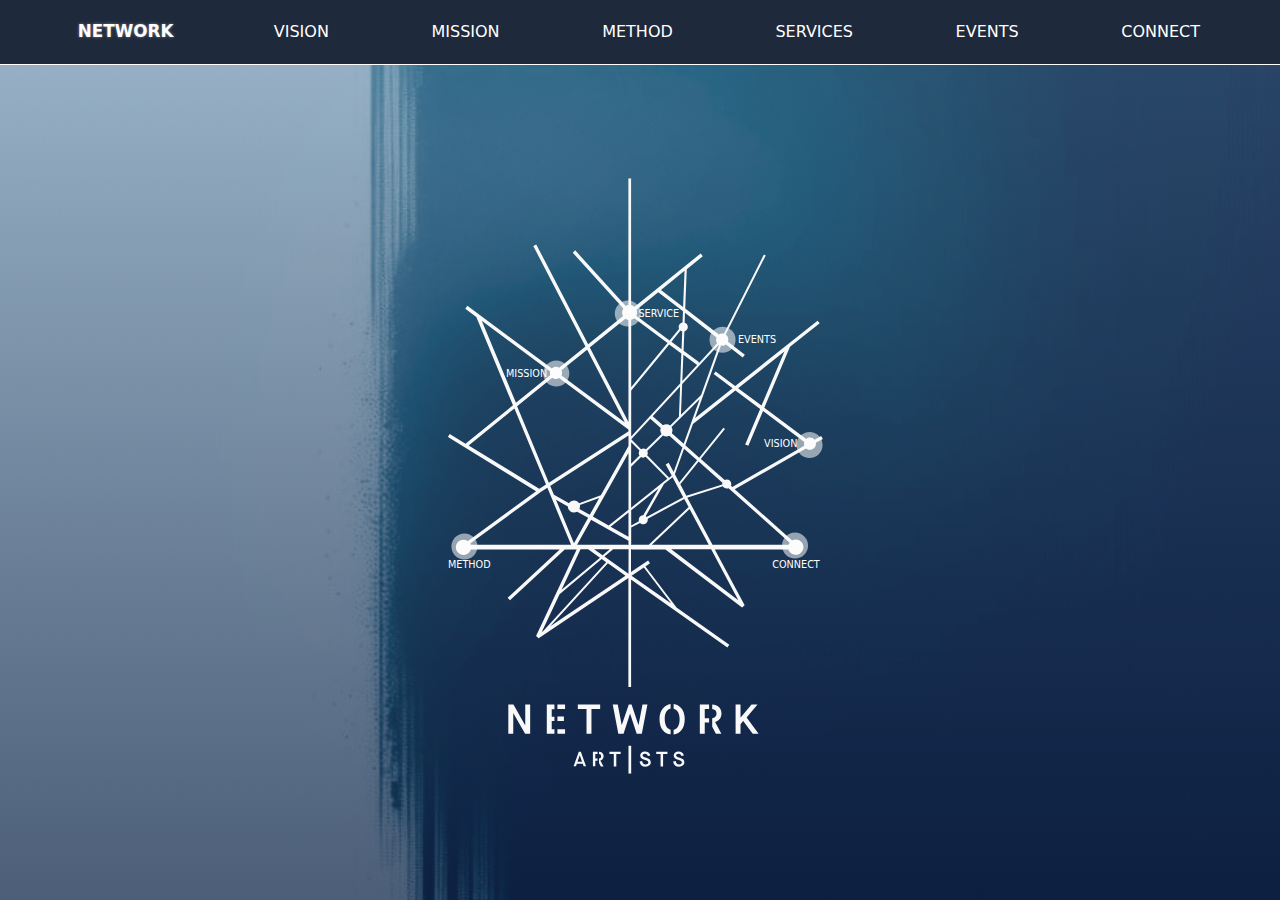
==== commit 551b508f: "re-deploy" ====
--- a/index.html
+++ b/index.html
@@ -6,8 +6,8 @@
   <base href="/">
   <meta name="viewport" content="width=device-width, initial-scale=1">
   <!--<link rel="icon" type="image/x-icon" href="favicon.ico">!-->
-<style>*,:before,:after{box-sizing:border-box;border-width:0;border-style:solid;border-color:#e5e7eb}:before,:after{--tw-content:""}html{line-height:1.5;-webkit-text-size-adjust:100%;tab-size:4;font-family:ui-sans-serif,system-ui,-apple-system,BlinkMacSystemFont,Segoe UI,Roboto,Helvetica Neue,Arial,Noto Sans,sans-serif,"Apple Color Emoji","Segoe UI Emoji",Segoe UI Symbol,"Noto Color Emoji";font-feature-settings:normal;font-variation-settings:normal}body{margin:0;line-height:inherit}*,:before,:after{--tw-border-spacing-x:0;--tw-border-spacing-y:0;--tw-translate-x:0;--tw-translate-y:0;--tw-rotate:0;--tw-skew-x:0;--tw-skew-y:0;--tw-scale-x:1;--tw-scale-y:1;--tw-pan-x: ;--tw-pan-y: ;--tw-pinch-zoom: ;--tw-scroll-snap-strictness:proximity;--tw-gradient-from-position: ;--tw-gradient-via-position: ;--tw-gradient-to-position: ;--tw-ordinal: ;--tw-slashed-zero: ;--tw-numeric-figure: ;--tw-numeric-spacing: ;--tw-numeric-fraction: ;--tw-ring-inset: ;--tw-ring-offset-width:0px;--tw-ring-offset-color:#fff;--tw-ring-color:rgb(59 130 246 / .5);--tw-ring-offset-shadow:0 0 #0000;--tw-ring-shadow:0 0 #0000;--tw-shadow:0 0 #0000;--tw-shadow-colored:0 0 #0000;--tw-blur: ;--tw-brightness: ;--tw-contrast: ;--tw-grayscale: ;--tw-hue-rotate: ;--tw-invert: ;--tw-saturate: ;--tw-sepia: ;--tw-drop-shadow: ;--tw-backdrop-blur: ;--tw-backdrop-brightness: ;--tw-backdrop-contrast: ;--tw-backdrop-grayscale: ;--tw-backdrop-hue-rotate: ;--tw-backdrop-invert: ;--tw-backdrop-opacity: ;--tw-backdrop-saturate: ;--tw-backdrop-sepia: }</style><link rel="stylesheet" href="styles.6ce26183170c1177.css" media="print" onload="this.media='all'"><noscript><link rel="stylesheet" href="styles.6ce26183170c1177.css"></noscript></head>
+<style>*,:before,:after{box-sizing:border-box;border-width:0;border-style:solid;border-color:#e5e7eb}:before,:after{--tw-content:""}html{line-height:1.5;-webkit-text-size-adjust:100%;tab-size:4;font-family:ui-sans-serif,system-ui,-apple-system,BlinkMacSystemFont,Segoe UI,Roboto,Helvetica Neue,Arial,Noto Sans,sans-serif,"Apple Color Emoji","Segoe UI Emoji",Segoe UI Symbol,"Noto Color Emoji";font-feature-settings:normal;font-variation-settings:normal}body{margin:0;line-height:inherit}*,:before,:after{--tw-border-spacing-x:0;--tw-border-spacing-y:0;--tw-translate-x:0;--tw-translate-y:0;--tw-rotate:0;--tw-skew-x:0;--tw-skew-y:0;--tw-scale-x:1;--tw-scale-y:1;--tw-pan-x: ;--tw-pan-y: ;--tw-pinch-zoom: ;--tw-scroll-snap-strictness:proximity;--tw-gradient-from-position: ;--tw-gradient-via-position: ;--tw-gradient-to-position: ;--tw-ordinal: ;--tw-slashed-zero: ;--tw-numeric-figure: ;--tw-numeric-spacing: ;--tw-numeric-fraction: ;--tw-ring-inset: ;--tw-ring-offset-width:0px;--tw-ring-offset-color:#fff;--tw-ring-color:rgb(59 130 246 / .5);--tw-ring-offset-shadow:0 0 #0000;--tw-ring-shadow:0 0 #0000;--tw-shadow:0 0 #0000;--tw-shadow-colored:0 0 #0000;--tw-blur: ;--tw-brightness: ;--tw-contrast: ;--tw-grayscale: ;--tw-hue-rotate: ;--tw-invert: ;--tw-saturate: ;--tw-sepia: ;--tw-drop-shadow: ;--tw-backdrop-blur: ;--tw-backdrop-brightness: ;--tw-backdrop-contrast: ;--tw-backdrop-grayscale: ;--tw-backdrop-hue-rotate: ;--tw-backdrop-invert: ;--tw-backdrop-opacity: ;--tw-backdrop-saturate: ;--tw-backdrop-sepia: }</style><link rel="stylesheet" href="styles.feb30d27d4619b69.css" media="print" onload="this.media='all'"><noscript><link rel="stylesheet" href="styles.feb30d27d4619b69.css"></noscript></head>
 <body>
   <app-root></app-root>
-<script src="runtime.1c67a9e0d423e138.js" type="module"></script><script src="polyfills.b39e8f7c6ecf0d22.js" type="module"></script><script src="main.4b5c483b310cd22a.js" type="module"></script></body>
+<script src="runtime.1c67a9e0d423e138.js" type="module"></script><script src="polyfills.b39e8f7c6ecf0d22.js" type="module"></script><script src="main.498bed3d887ba74b.js" type="module"></script></body>
 </html>
--- a/styles.feb30d27d4619b69.css
+++ b/styles.feb30d27d4619b69.css
@@ -0,0 +1 @@
+*,:before,:after{box-sizing:border-box;border-width:0;border-style:solid;border-color:#e5e7eb}:before,:after{--tw-content: ""}html{line-height:1.5;-webkit-text-size-adjust:100%;tab-size:4;font-family:ui-sans-serif,system-ui,-apple-system,BlinkMacSystemFont,Segoe UI,Roboto,Helvetica Neue,Arial,Noto Sans,sans-serif,"Apple Color Emoji","Segoe UI Emoji",Segoe UI Symbol,"Noto Color Emoji";font-feature-settings:normal;font-variation-settings:normal}body{margin:0;line-height:inherit}hr{height:0;color:inherit;border-top-width:1px}abbr:where([title]){-webkit-text-decoration:underline dotted;text-decoration:underline dotted}h1,h2,h3,h4,h5,h6{font-size:inherit;font-weight:inherit}a{color:inherit;text-decoration:inherit}b,strong{font-weight:bolder}code,kbd,samp,pre{font-family:ui-monospace,SFMono-Regular,Menlo,Monaco,Consolas,Liberation Mono,Courier New,monospace;font-size:1em}small{font-size:80%}sub,sup{font-size:75%;line-height:0;position:relative;vertical-align:baseline}sub{bottom:-.25em}sup{top:-.5em}table{text-indent:0;border-color:inherit;border-collapse:collapse}button,input,optgroup,select,textarea{font-family:inherit;font-feature-settings:inherit;font-variation-settings:inherit;font-size:100%;font-weight:inherit;line-height:inherit;color:inherit;margin:0;padding:0}button,select{text-transform:none}button,[type=button],[type=reset],[type=submit]{-webkit-appearance:button;background-color:transparent;background-image:none}:-moz-focusring{outline:auto}:-moz-ui-invalid{box-shadow:none}progress{vertical-align:baseline}::-webkit-inner-spin-button,::-webkit-outer-spin-button{height:auto}[type=search]{-webkit-appearance:textfield;outline-offset:-2px}::-webkit-search-decoration{-webkit-appearance:none}::-webkit-file-upload-button{-webkit-appearance:button;font:inherit}summary{display:list-item}blockquote,dl,dd,h1,h2,h3,h4,h5,h6,hr,figure,p,pre{margin:0}fieldset{margin:0;padding:0}legend{padding:0}ol,ul,menu{list-style:none;margin:0;padding:0}dialog{padding:0}textarea{resize:vertical}input::placeholder,textarea::placeholder{opacity:1;color:#9ca3af}button,[role=button]{cursor:pointer}:disabled{cursor:default}img,svg,video,canvas,audio,iframe,embed,object{display:block;vertical-align:middle}img,video{max-width:100%;height:auto}[hidden]{display:none}*,:before,:after{--tw-border-spacing-x: 0;--tw-border-spacing-y: 0;--tw-translate-x: 0;--tw-translate-y: 0;--tw-rotate: 0;--tw-skew-x: 0;--tw-skew-y: 0;--tw-scale-x: 1;--tw-scale-y: 1;--tw-pan-x: ;--tw-pan-y: ;--tw-pinch-zoom: ;--tw-scroll-snap-strictness: proximity;--tw-gradient-from-position: ;--tw-gradient-via-position: ;--tw-gradient-to-position: ;--tw-ordinal: ;--tw-slashed-zero: ;--tw-numeric-figure: ;--tw-numeric-spacing: ;--tw-numeric-fraction: ;--tw-ring-inset: ;--tw-ring-offset-width: 0px;--tw-ring-offset-color: #fff;--tw-ring-color: rgb(59 130 246 / .5);--tw-ring-offset-shadow: 0 0 #0000;--tw-ring-shadow: 0 0 #0000;--tw-shadow: 0 0 #0000;--tw-shadow-colored: 0 0 #0000;--tw-blur: ;--tw-brightness: ;--tw-contrast: ;--tw-grayscale: ;--tw-hue-rotate: ;--tw-invert: ;--tw-saturate: ;--tw-sepia: ;--tw-drop-shadow: ;--tw-backdrop-blur: ;--tw-backdrop-brightness: ;--tw-backdrop-contrast: ;--tw-backdrop-grayscale: ;--tw-backdrop-hue-rotate: ;--tw-backdrop-invert: ;--tw-backdrop-opacity: ;--tw-backdrop-saturate: ;--tw-backdrop-sepia: }::backdrop{--tw-border-spacing-x: 0;--tw-border-spacing-y: 0;--tw-translate-x: 0;--tw-translate-y: 0;--tw-rotate: 0;--tw-skew-x: 0;--tw-skew-y: 0;--tw-scale-x: 1;--tw-scale-y: 1;--tw-pan-x: ;--tw-pan-y: ;--tw-pinch-zoom: ;--tw-scroll-snap-strictness: proximity;--tw-gradient-from-position: ;--tw-gradient-via-position: ;--tw-gradient-to-position: ;--tw-ordinal: ;--tw-slashed-zero: ;--tw-numeric-figure: ;--tw-numeric-spacing: ;--tw-numeric-fraction: ;--tw-ring-inset: ;--tw-ring-offset-width: 0px;--tw-ring-offset-color: #fff;--tw-ring-color: rgb(59 130 246 / .5);--tw-ring-offset-shadow: 0 0 #0000;--tw-ring-shadow: 0 0 #0000;--tw-shadow: 0 0 #0000;--tw-shadow-colored: 0 0 #0000;--tw-blur: ;--tw-brightness: ;--tw-contrast: ;--tw-grayscale: ;--tw-hue-rotate: ;--tw-invert: ;--tw-saturate: ;--tw-sepia: ;--tw-drop-shadow: ;--tw-backdrop-blur: ;--tw-backdrop-brightness: ;--tw-backdrop-contrast: ;--tw-backdrop-grayscale: ;--tw-backdrop-hue-rotate: ;--tw-backdrop-invert: ;--tw-backdrop-opacity: ;--tw-backdrop-saturate: ;--tw-backdrop-sepia: }.fixed{position:fixed}.absolute{position:absolute}.relative{position:relative}.sticky{position:sticky}.bottom-0{bottom:0}.bottom-\[20px\]{bottom:20px}.left-0{left:0}.left-\[-40px\]{left:-40px}.right-5{right:1.25rem}.right-\[-170px\]{right:-170px}.right-\[25px\]{right:25px}.top-0{top:0}.top-10{top:2.5rem}.top-5{top:1.25rem}.top-\[-40px\]{top:-40px}.top-\[60px\]{top:60px}.z-20{z-index:20}.z-50{z-index:50}.z-\[9999\]{z-index:9999}.m-10{margin:2.5rem}.m-3{margin:.75rem}.m-5{margin:1.25rem}.mx-5{margin-left:1.25rem;margin-right:1.25rem}.mx-auto{margin-left:auto;margin-right:auto}.mb-1{margin-bottom:.25rem}.mb-1\.5{margin-bottom:.375rem}.mb-2{margin-bottom:.5rem}.mb-4{margin-bottom:1rem}.mb-6{margin-bottom:1.5rem}.ml-10{margin-left:2.5rem}.ml-2{margin-left:.5rem}.ml-4{margin-left:1rem}.ml-5{margin-left:1.25rem}.mt-10{margin-top:2.5rem}.mt-2{margin-top:.5rem}.mt-20{margin-top:5rem}.mt-32{margin-top:8rem}.mt-4{margin-top:1rem}.mt-7{margin-top:1.75rem}.mt-\[-150px\]{margin-top:-150px}.mt-\[-160px\]{margin-top:-160px}.mt-\[-60px\]{margin-top:-60px}.block{display:block}.flex{display:flex}.grid{display:grid}.\!hidden{display:none!important}.hidden{display:none}.h-6{height:1.5rem}.h-\[0px\]{height:0px}.h-\[100vh\]{height:100vh}.h-\[60\%\]{height:60%}.h-auto{height:auto}.h-full{height:100%}.h-screen{height:100vh}.min-h-\[50px\]{min-height:50px}.w-1\/3{width:33.333333%}.w-32{width:8rem}.w-6{width:1.5rem}.w-\[50\%\]{width:50%}.w-\[60\%\]{width:60%}.w-\[80\%\]{width:80%}.w-auto{width:auto}.w-full{width:100%}.min-w-\[200px\]{min-width:200px}.flex-none{flex:none}.rotate-180{--tw-rotate: 180deg;transform:translate(var(--tw-translate-x),var(--tw-translate-y)) rotate(var(--tw-rotate)) skew(var(--tw-skew-x)) skewY(var(--tw-skew-y)) scaleX(var(--tw-scale-x)) scaleY(var(--tw-scale-y))}.scale-75{--tw-scale-x: .75;--tw-scale-y: .75;transform:translate(var(--tw-translate-x),var(--tw-translate-y)) rotate(var(--tw-rotate)) skew(var(--tw-skew-x)) skewY(var(--tw-skew-y)) scaleX(var(--tw-scale-x)) scaleY(var(--tw-scale-y))}.scale-\[180\%\]{--tw-scale-x: 180%;--tw-scale-y: 180%;transform:translate(var(--tw-translate-x),var(--tw-translate-y)) rotate(var(--tw-rotate)) skew(var(--tw-skew-x)) skewY(var(--tw-skew-y)) scaleX(var(--tw-scale-x)) scaleY(var(--tw-scale-y))}.scale-\[40\%\]{--tw-scale-x: 40%;--tw-scale-y: 40%;transform:translate(var(--tw-translate-x),var(--tw-translate-y)) rotate(var(--tw-rotate)) skew(var(--tw-skew-x)) skewY(var(--tw-skew-y)) scaleX(var(--tw-scale-x)) scaleY(var(--tw-scale-y))}.transform{transform:translate(var(--tw-translate-x),var(--tw-translate-y)) rotate(var(--tw-rotate)) skew(var(--tw-skew-x)) skewY(var(--tw-skew-y)) scaleX(var(--tw-scale-x)) scaleY(var(--tw-scale-y))}.cursor-pointer{cursor:pointer}.grid-cols-1{grid-template-columns:repeat(1,minmax(0,1fr))}.grid-cols-3{grid-template-columns:repeat(3,minmax(0,1fr))}.flex-row{flex-direction:row}.flex-col{flex-direction:column}.flex-wrap{flex-wrap:wrap}.content-center{align-content:center}.items-center{align-items:center}.justify-end{justify-content:flex-end}.justify-center{justify-content:center}.justify-between{justify-content:space-between}.justify-items-start{justify-items:start}.space-y-2>:not([hidden])~:not([hidden]){--tw-space-y-reverse: 0;margin-top:calc(.5rem * calc(1 - var(--tw-space-y-reverse)));margin-bottom:calc(.5rem * var(--tw-space-y-reverse))}.space-y-4>:not([hidden])~:not([hidden]){--tw-space-y-reverse: 0;margin-top:calc(1rem * calc(1 - var(--tw-space-y-reverse)));margin-bottom:calc(1rem * var(--tw-space-y-reverse))}.overflow-hidden{overflow:hidden}.overflow-x-hidden{overflow-x:hidden}.overflow-y-scroll{overflow-y:scroll}.rounded{border-radius:.25rem}.rounded-full{border-radius:9999px}.rounded-md{border-radius:.375rem}.rounded-b-md{border-bottom-right-radius:.375rem;border-bottom-left-radius:.375rem}.rounded-t-md{border-top-left-radius:.375rem;border-top-right-radius:.375rem}.border-2{border-width:2px}.border-b-\[1px\]{border-bottom-width:1px}.border-l-2{border-left-width:2px}.border-white{--tw-border-opacity: 1;border-color:rgb(255 255 255 / var(--tw-border-opacity))}.border-b-white{--tw-border-opacity: 1;border-bottom-color:rgb(255 255 255 / var(--tw-border-opacity))}.bg-\[\#002B4F\]{--tw-bg-opacity: 1;background-color:rgb(0 43 79 / var(--tw-bg-opacity))}.bg-\[rgba\(17\,40\,70\,0\.5\)\]{background-color:#11284680}.bg-\[rgba\(235\,235\,235\,0\.2\)\]{background-color:#ebebeb33}.bg-\[rgba\(235\,235\,235\,0\.4\)\]{background-color:#ebebeb66}.bg-\[rgba\(255\,255\,255\,0\.2\)\]{background-color:#fff3}.bg-slate-800{--tw-bg-opacity: 1;background-color:rgb(30 41 59 / var(--tw-bg-opacity))}.bg-fixed{background-attachment:fixed}.bg-center{background-position:center}.bg-no-repeat{background-repeat:no-repeat}.fill-transparent{fill:transparent}.stroke-white{stroke:#fff}.stroke-2{stroke-width:2}.object-cover{object-fit:cover}.p-10{padding:2.5rem}.p-5{padding:1.25rem}.px-10{padding-left:2.5rem;padding-right:2.5rem}.px-20{padding-left:5rem;padding-right:5rem}.px-5{padding-left:1.25rem;padding-right:1.25rem}.py-10{padding-top:2.5rem;padding-bottom:2.5rem}.py-5{padding-top:1.25rem;padding-bottom:1.25rem}.pb-10{padding-bottom:2.5rem}.pb-8{padding-bottom:2rem}.pl-10{padding-left:2.5rem}.pl-5{padding-left:1.25rem}.pr-1{padding-right:.25rem}.pr-10{padding-right:2.5rem}.pr-2{padding-right:.5rem}.pr-7{padding-right:1.75rem}.pt-2{padding-top:.5rem}.pt-5{padding-top:1.25rem}.text-left{text-align:left}.text-center{text-align:center}.text-2xl{font-size:1.5rem;line-height:2rem}.text-4xl{font-size:2.25rem;line-height:2.5rem}.text-\[40px\]{font-size:40px}.text-\[42px\]{font-size:42px}.text-xl{font-size:1.25rem;line-height:1.75rem}.font-bold{font-weight:700}.font-extralight{font-weight:200}.font-semibold{font-weight:600}.uppercase{text-transform:uppercase}.leading-\[30px\]{line-height:30px}.leading-\[37px\]{line-height:37px}.text-\[rgba\(255\,255\,255\,0\.3\)\]{color:#ffffff4d}.text-white{--tw-text-opacity: 1;color:rgb(255 255 255 / var(--tw-text-opacity))}.underline{text-decoration-line:underline}.shadow-lg{--tw-shadow: 0 10px 15px -3px rgb(0 0 0 / .1), 0 4px 6px -4px rgb(0 0 0 / .1);--tw-shadow-colored: 0 10px 15px -3px var(--tw-shadow-color), 0 4px 6px -4px var(--tw-shadow-color);box-shadow:var(--tw-ring-offset-shadow, 0 0 #0000),var(--tw-ring-shadow, 0 0 #0000),var(--tw-shadow)}.drop-shadow{--tw-drop-shadow: drop-shadow(0 1px 2px rgb(0 0 0 / .1)) drop-shadow(0 1px 1px rgb(0 0 0 / .06));filter:var(--tw-blur) var(--tw-brightness) var(--tw-contrast) var(--tw-grayscale) var(--tw-hue-rotate) var(--tw-invert) var(--tw-saturate) var(--tw-sepia) var(--tw-drop-shadow)}.filter{filter:var(--tw-blur) var(--tw-brightness) var(--tw-contrast) var(--tw-grayscale) var(--tw-hue-rotate) var(--tw-invert) var(--tw-saturate) var(--tw-sepia) var(--tw-drop-shadow)}.transition{transition-property:color,background-color,border-color,text-decoration-color,fill,stroke,opacity,box-shadow,transform,filter,-webkit-backdrop-filter;transition-property:color,background-color,border-color,text-decoration-color,fill,stroke,opacity,box-shadow,transform,filter,backdrop-filter;transition-property:color,background-color,border-color,text-decoration-color,fill,stroke,opacity,box-shadow,transform,filter,backdrop-filter,-webkit-backdrop-filter;transition-timing-function:cubic-bezier(.4,0,.2,1);transition-duration:.15s}.transition-all{transition-property:all;transition-timing-function:cubic-bezier(.4,0,.2,1);transition-duration:.15s}.transition-transform{transition-property:transform;transition-timing-function:cubic-bezier(.4,0,.2,1);transition-duration:.15s}.duration-100{transition-duration:.1s}.duration-300{transition-duration:.3s}.duration-500{transition-duration:.5s}.ease-in{transition-timing-function:cubic-bezier(.4,0,1,1)}.ease-in-out{transition-timing-function:cubic-bezier(.4,0,.2,1)}.ease-out{transition-timing-function:cubic-bezier(0,0,.2,1)}.home{padding-bottom:20px;background-color:#000;background-image:linear-gradient(to bottom,#527f9a85,#112846ba),url(networkArtistBackGround.e3360efd7bde1a13.png)!important;background-position:center;background-repeat:no-repeat;background-size:cover;background-attachment:fixed}.method{background-color:#112846!important}.events{background-color:#112846!important;overflow:hidden}.mission{background-image:linear-gradient(to bottom,#112846,#112846ba),url(backgroundMissionComponent.2aa8e64cc759269d.jpeg)!important;background-position:center;background-repeat:no-repeat;background-size:cover;background-attachment:fixed}.services{background-image:linear-gradient(to bottom,#112846,#112846ba),url(backgroundService.eb0dcc826359d634.jpg)!important;background-position:center;background-repeat:no-repeat;background-size:cover;background-attachment:fixed}.vision{background-image:linear-gradient(to bottom,#112846,#112846ba),url(visionBackground.d5ea87401d3726b8.jpg)!important;background-position:center;background-repeat:no-repeat;background-size:cover;background-attachment:fixed}.connect{background-image:linear-gradient(to bottom,#112846,#112846ba),url(backgroundConnectComponent.21ba6df31d778733.jpeg)!important;background-position:center;background-repeat:no-repeat;background-size:cover;background-attachment:fixed}.logo{display:flex;justify-content:center;height:90vh;width:100vw;padding-top:1rem;transition:opacity 1s}.btn{position:absolute;bottom:1rem;left:49.5%;transform:translate(-50%);border:1px solid #ccc;padding:1px 15px;border-radius:5px;color:#fff;font-family:OpenSans,sans-serif;font-size:.8rem}.btn:hover{background-color:#fff;color:#002b4f}.method-img{width:50%}.footer-text{writing-mode:vertical-rl;text-orientation:upright}.circle-container{filter:blur(2px);width:330px;height:330px;border:1px solid rgba(255,255,255,.3);position:absolute;inset:0;margin:auto;border-radius:50%}.circle{filter:blur(5px);width:30px;height:30px;background:#ffffff4d;border-radius:50%;position:absolute;inset:0;overflow:hidden;margin:auto;animation:circle 8s linear infinite}@keyframes circle{0%{transform:rotate(0) translate(-165px) rotate(0)}to{transform:rotate(360deg) translate(-165px) rotate(-360deg)}}.hover\:scale-105:hover{--tw-scale-x: 1.05;--tw-scale-y: 1.05;transform:translate(var(--tw-translate-x),var(--tw-translate-y)) rotate(var(--tw-rotate)) skew(var(--tw-skew-x)) skewY(var(--tw-skew-y)) scaleX(var(--tw-scale-x)) scaleY(var(--tw-scale-y))}.hover\:scale-110:hover{--tw-scale-x: 1.1;--tw-scale-y: 1.1;transform:translate(var(--tw-translate-x),var(--tw-translate-y)) rotate(var(--tw-rotate)) skew(var(--tw-skew-x)) skewY(var(--tw-skew-y)) scaleX(var(--tw-scale-x)) scaleY(var(--tw-scale-y))}@media (prefers-color-scheme: dark){.dark\:shadow-black\/30{--tw-shadow-color: rgb(0 0 0 / .3);--tw-shadow: var(--tw-shadow-colored)}}@media (min-width: 640px){.sm\:block{display:block}.sm\:w-full{width:100%}}@media (min-width: 768px){.md\:mx-0{margin-left:0;margin-right:0}.md\:mx-auto{margin-left:auto;margin-right:auto}.md\:my-0{margin-top:0;margin-bottom:0}.md\:mt-10{margin-top:2.5rem}.md\:mt-20{margin-top:5rem}.md\:block{display:block}.md\:\!flex{display:flex!important}.md\:flex{display:flex}.md\:grid{display:grid}.md\:hidden{display:none}.md\:h-3\/4{height:75%}.md\:h-full{height:100%}.md\:w-1\/2{width:50%}.md\:w-3\/4{width:75%}.md\:w-\[70\%\]{width:70%}.md\:max-w-3xl{max-width:48rem}.md\:grid-cols-3{grid-template-columns:repeat(3,minmax(0,1fr))}.md\:items-center{align-items:center}.md\:justify-center{justify-content:center}.md\:p-10{padding:2.5rem}.md\:p-5{padding:1.25rem}.md\:pt-0{padding-top:0}.md\:text-3xl{font-size:1.875rem;line-height:2.25rem}.md\:text-\[130px\]{font-size:130px}.md\:text-\[30px\]{font-size:30px}.md\:leading-\[100px\]{line-height:100px}.md\:leading-\[90px\]{line-height:90px}}@media (min-width: 1024px){.lg\:mt-32{margin-top:8rem}.lg\:max-w-4xl{max-width:56rem}}@media (min-width: 1280px){.xl\:max-w-5xl{max-width:64rem}}
--- a/styles.feb30d27d4619b69.css
+++ b/styles.feb30d27d4619b69.css
@@ -0,0 +1 @@
+*,:before,:after{box-sizing:border-box;border-width:0;border-style:solid;border-color:#e5e7eb}:before,:after{--tw-content: ""}html{line-height:1.5;-webkit-text-size-adjust:100%;tab-size:4;font-family:ui-sans-serif,system-ui,-apple-system,BlinkMacSystemFont,Segoe UI,Roboto,Helvetica Neue,Arial,Noto Sans,sans-serif,"Apple Color Emoji","Segoe UI Emoji",Segoe UI Symbol,"Noto Color Emoji";font-feature-settings:normal;font-variation-settings:normal}body{margin:0;line-height:inherit}hr{height:0;color:inherit;border-top-width:1px}abbr:where([title]){-webkit-text-decoration:underline dotted;text-decoration:underline dotted}h1,h2,h3,h4,h5,h6{font-size:inherit;font-weight:inherit}a{color:inherit;text-decoration:inherit}b,strong{font-weight:bolder}code,kbd,samp,pre{font-family:ui-monospace,SFMono-Regular,Menlo,Monaco,Consolas,Liberation Mono,Courier New,monospace;font-size:1em}small{font-size:80%}sub,sup{font-size:75%;line-height:0;position:relative;vertical-align:baseline}sub{bottom:-.25em}sup{top:-.5em}table{text-indent:0;border-color:inherit;border-collapse:collapse}button,input,optgroup,select,textarea{font-family:inherit;font-feature-settings:inherit;font-variation-settings:inherit;font-size:100%;font-weight:inherit;line-height:inherit;color:inherit;margin:0;padding:0}button,select{text-transform:none}button,[type=button],[type=reset],[type=submit]{-webkit-appearance:button;background-color:transparent;background-image:none}:-moz-focusring{outline:auto}:-moz-ui-invalid{box-shadow:none}progress{vertical-align:baseline}::-webkit-inner-spin-button,::-webkit-outer-spin-button{height:auto}[type=search]{-webkit-appearance:textfield;outline-offset:-2px}::-webkit-search-decoration{-webkit-appearance:none}::-webkit-file-upload-button{-webkit-appearance:button;font:inherit}summary{display:list-item}blockquote,dl,dd,h1,h2,h3,h4,h5,h6,hr,figure,p,pre{margin:0}fieldset{margin:0;padding:0}legend{padding:0}ol,ul,menu{list-style:none;margin:0;padding:0}dialog{padding:0}textarea{resize:vertical}input::placeholder,textarea::placeholder{opacity:1;color:#9ca3af}button,[role=button]{cursor:pointer}:disabled{cursor:default}img,svg,video,canvas,audio,iframe,embed,object{display:block;vertical-align:middle}img,video{max-width:100%;height:auto}[hidden]{display:none}*,:before,:after{--tw-border-spacing-x: 0;--tw-border-spacing-y: 0;--tw-translate-x: 0;--tw-translate-y: 0;--tw-rotate: 0;--tw-skew-x: 0;--tw-skew-y: 0;--tw-scale-x: 1;--tw-scale-y: 1;--tw-pan-x: ;--tw-pan-y: ;--tw-pinch-zoom: ;--tw-scroll-snap-strictness: proximity;--tw-gradient-from-position: ;--tw-gradient-via-position: ;--tw-gradient-to-position: ;--tw-ordinal: ;--tw-slashed-zero: ;--tw-numeric-figure: ;--tw-numeric-spacing: ;--tw-numeric-fraction: ;--tw-ring-inset: ;--tw-ring-offset-width: 0px;--tw-ring-offset-color: #fff;--tw-ring-color: rgb(59 130 246 / .5);--tw-ring-offset-shadow: 0 0 #0000;--tw-ring-shadow: 0 0 #0000;--tw-shadow: 0 0 #0000;--tw-shadow-colored: 0 0 #0000;--tw-blur: ;--tw-brightness: ;--tw-contrast: ;--tw-grayscale: ;--tw-hue-rotate: ;--tw-invert: ;--tw-saturate: ;--tw-sepia: ;--tw-drop-shadow: ;--tw-backdrop-blur: ;--tw-backdrop-brightness: ;--tw-backdrop-contrast: ;--tw-backdrop-grayscale: ;--tw-backdrop-hue-rotate: ;--tw-backdrop-invert: ;--tw-backdrop-opacity: ;--tw-backdrop-saturate: ;--tw-backdrop-sepia: }::backdrop{--tw-border-spacing-x: 0;--tw-border-spacing-y: 0;--tw-translate-x: 0;--tw-translate-y: 0;--tw-rotate: 0;--tw-skew-x: 0;--tw-skew-y: 0;--tw-scale-x: 1;--tw-scale-y: 1;--tw-pan-x: ;--tw-pan-y: ;--tw-pinch-zoom: ;--tw-scroll-snap-strictness: proximity;--tw-gradient-from-position: ;--tw-gradient-via-position: ;--tw-gradient-to-position: ;--tw-ordinal: ;--tw-slashed-zero: ;--tw-numeric-figure: ;--tw-numeric-spacing: ;--tw-numeric-fraction: ;--tw-ring-inset: ;--tw-ring-offset-width: 0px;--tw-ring-offset-color: #fff;--tw-ring-color: rgb(59 130 246 / .5);--tw-ring-offset-shadow: 0 0 #0000;--tw-ring-shadow: 0 0 #0000;--tw-shadow: 0 0 #0000;--tw-shadow-colored: 0 0 #0000;--tw-blur: ;--tw-brightness: ;--tw-contrast: ;--tw-grayscale: ;--tw-hue-rotate: ;--tw-invert: ;--tw-saturate: ;--tw-sepia: ;--tw-drop-shadow: ;--tw-backdrop-blur: ;--tw-backdrop-brightness: ;--tw-backdrop-contrast: ;--tw-backdrop-grayscale: ;--tw-backdrop-hue-rotate: ;--tw-backdrop-invert: ;--tw-backdrop-opacity: ;--tw-backdrop-saturate: ;--tw-backdrop-sepia: }.fixed{position:fixed}.absolute{position:absolute}.relative{position:relative}.sticky{position:sticky}.bottom-0{bottom:0}.bottom-\[20px\]{bottom:20px}.left-0{left:0}.left-\[-40px\]{left:-40px}.right-5{right:1.25rem}.right-\[-170px\]{right:-170px}.right-\[25px\]{right:25px}.top-0{top:0}.top-10{top:2.5rem}.top-5{top:1.25rem}.top-\[-40px\]{top:-40px}.top-\[60px\]{top:60px}.z-20{z-index:20}.z-50{z-index:50}.z-\[9999\]{z-index:9999}.m-10{margin:2.5rem}.m-3{margin:.75rem}.m-5{margin:1.25rem}.mx-5{margin-left:1.25rem;margin-right:1.25rem}.mx-auto{margin-left:auto;margin-right:auto}.mb-1{margin-bottom:.25rem}.mb-1\.5{margin-bottom:.375rem}.mb-2{margin-bottom:.5rem}.mb-4{margin-bottom:1rem}.mb-6{margin-bottom:1.5rem}.ml-10{margin-left:2.5rem}.ml-2{margin-left:.5rem}.ml-4{margin-left:1rem}.ml-5{margin-left:1.25rem}.mt-10{margin-top:2.5rem}.mt-2{margin-top:.5rem}.mt-20{margin-top:5rem}.mt-32{margin-top:8rem}.mt-4{margin-top:1rem}.mt-7{margin-top:1.75rem}.mt-\[-150px\]{margin-top:-150px}.mt-\[-160px\]{margin-top:-160px}.mt-\[-60px\]{margin-top:-60px}.block{display:block}.flex{display:flex}.grid{display:grid}.\!hidden{display:none!important}.hidden{display:none}.h-6{height:1.5rem}.h-\[0px\]{height:0px}.h-\[100vh\]{height:100vh}.h-\[60\%\]{height:60%}.h-auto{height:auto}.h-full{height:100%}.h-screen{height:100vh}.min-h-\[50px\]{min-height:50px}.w-1\/3{width:33.333333%}.w-32{width:8rem}.w-6{width:1.5rem}.w-\[50\%\]{width:50%}.w-\[60\%\]{width:60%}.w-\[80\%\]{width:80%}.w-auto{width:auto}.w-full{width:100%}.min-w-\[200px\]{min-width:200px}.flex-none{flex:none}.rotate-180{--tw-rotate: 180deg;transform:translate(var(--tw-translate-x),var(--tw-translate-y)) rotate(var(--tw-rotate)) skew(var(--tw-skew-x)) skewY(var(--tw-skew-y)) scaleX(var(--tw-scale-x)) scaleY(var(--tw-scale-y))}.scale-75{--tw-scale-x: .75;--tw-scale-y: .75;transform:translate(var(--tw-translate-x),var(--tw-translate-y)) rotate(var(--tw-rotate)) skew(var(--tw-skew-x)) skewY(var(--tw-skew-y)) scaleX(var(--tw-scale-x)) scaleY(var(--tw-scale-y))}.scale-\[180\%\]{--tw-scale-x: 180%;--tw-scale-y: 180%;transform:translate(var(--tw-translate-x),var(--tw-translate-y)) rotate(var(--tw-rotate)) skew(var(--tw-skew-x)) skewY(var(--tw-skew-y)) scaleX(var(--tw-scale-x)) scaleY(var(--tw-scale-y))}.scale-\[40\%\]{--tw-scale-x: 40%;--tw-scale-y: 40%;transform:translate(var(--tw-translate-x),var(--tw-translate-y)) rotate(var(--tw-rotate)) skew(var(--tw-skew-x)) skewY(var(--tw-skew-y)) scaleX(var(--tw-scale-x)) scaleY(var(--tw-scale-y))}.transform{transform:translate(var(--tw-translate-x),var(--tw-translate-y)) rotate(var(--tw-rotate)) skew(var(--tw-skew-x)) skewY(var(--tw-skew-y)) scaleX(var(--tw-scale-x)) scaleY(var(--tw-scale-y))}.cursor-pointer{cursor:pointer}.grid-cols-1{grid-template-columns:repeat(1,minmax(0,1fr))}.grid-cols-3{grid-template-columns:repeat(3,minmax(0,1fr))}.flex-row{flex-direction:row}.flex-col{flex-direction:column}.flex-wrap{flex-wrap:wrap}.content-center{align-content:center}.items-center{align-items:center}.justify-end{justify-content:flex-end}.justify-center{justify-content:center}.justify-between{justify-content:space-between}.justify-items-start{justify-items:start}.space-y-2>:not([hidden])~:not([hidden]){--tw-space-y-reverse: 0;margin-top:calc(.5rem * calc(1 - var(--tw-space-y-reverse)));margin-bottom:calc(.5rem * var(--tw-space-y-reverse))}.space-y-4>:not([hidden])~:not([hidden]){--tw-space-y-reverse: 0;margin-top:calc(1rem * calc(1 - var(--tw-space-y-reverse)));margin-bottom:calc(1rem * var(--tw-space-y-reverse))}.overflow-hidden{overflow:hidden}.overflow-x-hidden{overflow-x:hidden}.overflow-y-scroll{overflow-y:scroll}.rounded{border-radius:.25rem}.rounded-full{border-radius:9999px}.rounded-md{border-radius:.375rem}.rounded-b-md{border-bottom-right-radius:.375rem;border-bottom-left-radius:.375rem}.rounded-t-md{border-top-left-radius:.375rem;border-top-right-radius:.375rem}.border-2{border-width:2px}.border-b-\[1px\]{border-bottom-width:1px}.border-l-2{border-left-width:2px}.border-white{--tw-border-opacity: 1;border-color:rgb(255 255 255 / var(--tw-border-opacity))}.border-b-white{--tw-border-opacity: 1;border-bottom-color:rgb(255 255 255 / var(--tw-border-opacity))}.bg-\[\#002B4F\]{--tw-bg-opacity: 1;background-color:rgb(0 43 79 / var(--tw-bg-opacity))}.bg-\[rgba\(17\,40\,70\,0\.5\)\]{background-color:#11284680}.bg-\[rgba\(235\,235\,235\,0\.2\)\]{background-color:#ebebeb33}.bg-\[rgba\(235\,235\,235\,0\.4\)\]{background-color:#ebebeb66}.bg-\[rgba\(255\,255\,255\,0\.2\)\]{background-color:#fff3}.bg-slate-800{--tw-bg-opacity: 1;background-color:rgb(30 41 59 / var(--tw-bg-opacity))}.bg-fixed{background-attachment:fixed}.bg-center{background-position:center}.bg-no-repeat{background-repeat:no-repeat}.fill-transparent{fill:transparent}.stroke-white{stroke:#fff}.stroke-2{stroke-width:2}.object-cover{object-fit:cover}.p-10{padding:2.5rem}.p-5{padding:1.25rem}.px-10{padding-left:2.5rem;padding-right:2.5rem}.px-20{padding-left:5rem;padding-right:5rem}.px-5{padding-left:1.25rem;padding-right:1.25rem}.py-10{padding-top:2.5rem;padding-bottom:2.5rem}.py-5{padding-top:1.25rem;padding-bottom:1.25rem}.pb-10{padding-bottom:2.5rem}.pb-8{padding-bottom:2rem}.pl-10{padding-left:2.5rem}.pl-5{padding-left:1.25rem}.pr-1{padding-right:.25rem}.pr-10{padding-right:2.5rem}.pr-2{padding-right:.5rem}.pr-7{padding-right:1.75rem}.pt-2{padding-top:.5rem}.pt-5{padding-top:1.25rem}.text-left{text-align:left}.text-center{text-align:center}.text-2xl{font-size:1.5rem;line-height:2rem}.text-4xl{font-size:2.25rem;line-height:2.5rem}.text-\[40px\]{font-size:40px}.text-\[42px\]{font-size:42px}.text-xl{font-size:1.25rem;line-height:1.75rem}.font-bold{font-weight:700}.font-extralight{font-weight:200}.font-semibold{font-weight:600}.uppercase{text-transform:uppercase}.leading-\[30px\]{line-height:30px}.leading-\[37px\]{line-height:37px}.text-\[rgba\(255\,255\,255\,0\.3\)\]{color:#ffffff4d}.text-white{--tw-text-opacity: 1;color:rgb(255 255 255 / var(--tw-text-opacity))}.underline{text-decoration-line:underline}.shadow-lg{--tw-shadow: 0 10px 15px -3px rgb(0 0 0 / .1), 0 4px 6px -4px rgb(0 0 0 / .1);--tw-shadow-colored: 0 10px 15px -3px var(--tw-shadow-color), 0 4px 6px -4px var(--tw-shadow-color);box-shadow:var(--tw-ring-offset-shadow, 0 0 #0000),var(--tw-ring-shadow, 0 0 #0000),var(--tw-shadow)}.drop-shadow{--tw-drop-shadow: drop-shadow(0 1px 2px rgb(0 0 0 / .1)) drop-shadow(0 1px 1px rgb(0 0 0 / .06));filter:var(--tw-blur) var(--tw-brightness) var(--tw-contrast) var(--tw-grayscale) var(--tw-hue-rotate) var(--tw-invert) var(--tw-saturate) var(--tw-sepia) var(--tw-drop-shadow)}.filter{filter:var(--tw-blur) var(--tw-brightness) var(--tw-contrast) var(--tw-grayscale) var(--tw-hue-rotate) var(--tw-invert) var(--tw-saturate) var(--tw-sepia) var(--tw-drop-shadow)}.transition{transition-property:color,background-color,border-color,text-decoration-color,fill,stroke,opacity,box-shadow,transform,filter,-webkit-backdrop-filter;transition-property:color,background-color,border-color,text-decoration-color,fill,stroke,opacity,box-shadow,transform,filter,backdrop-filter;transition-property:color,background-color,border-color,text-decoration-color,fill,stroke,opacity,box-shadow,transform,filter,backdrop-filter,-webkit-backdrop-filter;transition-timing-function:cubic-bezier(.4,0,.2,1);transition-duration:.15s}.transition-all{transition-property:all;transition-timing-function:cubic-bezier(.4,0,.2,1);transition-duration:.15s}.transition-transform{transition-property:transform;transition-timing-function:cubic-bezier(.4,0,.2,1);transition-duration:.15s}.duration-100{transition-duration:.1s}.duration-300{transition-duration:.3s}.duration-500{transition-duration:.5s}.ease-in{transition-timing-function:cubic-bezier(.4,0,1,1)}.ease-in-out{transition-timing-function:cubic-bezier(.4,0,.2,1)}.ease-out{transition-timing-function:cubic-bezier(0,0,.2,1)}.home{padding-bottom:20px;background-color:#000;background-image:linear-gradient(to bottom,#527f9a85,#112846ba),url(networkArtistBackGround.e3360efd7bde1a13.png)!important;background-position:center;background-repeat:no-repeat;background-size:cover;background-attachment:fixed}.method{background-color:#112846!important}.events{background-color:#112846!important;overflow:hidden}.mission{background-image:linear-gradient(to bottom,#112846,#112846ba),url(backgroundMissionComponent.2aa8e64cc759269d.jpeg)!important;background-position:center;background-repeat:no-repeat;background-size:cover;background-attachment:fixed}.services{background-image:linear-gradient(to bottom,#112846,#112846ba),url(backgroundService.eb0dcc826359d634.jpg)!important;background-position:center;background-repeat:no-repeat;background-size:cover;background-attachment:fixed}.vision{background-image:linear-gradient(to bottom,#112846,#112846ba),url(visionBackground.d5ea87401d3726b8.jpg)!important;background-position:center;background-repeat:no-repeat;background-size:cover;background-attachment:fixed}.connect{background-image:linear-gradient(to bottom,#112846,#112846ba),url(backgroundConnectComponent.21ba6df31d778733.jpeg)!important;background-position:center;background-repeat:no-repeat;background-size:cover;background-attachment:fixed}.logo{display:flex;justify-content:center;height:90vh;width:100vw;padding-top:1rem;transition:opacity 1s}.btn{position:absolute;bottom:1rem;left:49.5%;transform:translate(-50%);border:1px solid #ccc;padding:1px 15px;border-radius:5px;color:#fff;font-family:OpenSans,sans-serif;font-size:.8rem}.btn:hover{background-color:#fff;color:#002b4f}.method-img{width:50%}.footer-text{writing-mode:vertical-rl;text-orientation:upright}.circle-container{filter:blur(2px);width:330px;height:330px;border:1px solid rgba(255,255,255,.3);position:absolute;inset:0;margin:auto;border-radius:50%}.circle{filter:blur(5px);width:30px;height:30px;background:#ffffff4d;border-radius:50%;position:absolute;inset:0;overflow:hidden;margin:auto;animation:circle 8s linear infinite}@keyframes circle{0%{transform:rotate(0) translate(-165px) rotate(0)}to{transform:rotate(360deg) translate(-165px) rotate(-360deg)}}.hover\:scale-105:hover{--tw-scale-x: 1.05;--tw-scale-y: 1.05;transform:translate(var(--tw-translate-x),var(--tw-translate-y)) rotate(var(--tw-rotate)) skew(var(--tw-skew-x)) skewY(var(--tw-skew-y)) scaleX(var(--tw-scale-x)) scaleY(var(--tw-scale-y))}.hover\:scale-110:hover{--tw-scale-x: 1.1;--tw-scale-y: 1.1;transform:translate(var(--tw-translate-x),var(--tw-translate-y)) rotate(var(--tw-rotate)) skew(var(--tw-skew-x)) skewY(var(--tw-skew-y)) scaleX(var(--tw-scale-x)) scaleY(var(--tw-scale-y))}@media (prefers-color-scheme: dark){.dark\:shadow-black\/30{--tw-shadow-color: rgb(0 0 0 / .3);--tw-shadow: var(--tw-shadow-colored)}}@media (min-width: 640px){.sm\:block{display:block}.sm\:w-full{width:100%}}@media (min-width: 768px){.md\:mx-0{margin-left:0;margin-right:0}.md\:mx-auto{margin-left:auto;margin-right:auto}.md\:my-0{margin-top:0;margin-bottom:0}.md\:mt-10{margin-top:2.5rem}.md\:mt-20{margin-top:5rem}.md\:block{display:block}.md\:\!flex{display:flex!important}.md\:flex{display:flex}.md\:grid{display:grid}.md\:hidden{display:none}.md\:h-3\/4{height:75%}.md\:h-full{height:100%}.md\:w-1\/2{width:50%}.md\:w-3\/4{width:75%}.md\:w-\[70\%\]{width:70%}.md\:max-w-3xl{max-width:48rem}.md\:grid-cols-3{grid-template-columns:repeat(3,minmax(0,1fr))}.md\:items-center{align-items:center}.md\:justify-center{justify-content:center}.md\:p-10{padding:2.5rem}.md\:p-5{padding:1.25rem}.md\:pt-0{padding-top:0}.md\:text-3xl{font-size:1.875rem;line-height:2.25rem}.md\:text-\[130px\]{font-size:130px}.md\:text-\[30px\]{font-size:30px}.md\:leading-\[100px\]{line-height:100px}.md\:leading-\[90px\]{line-height:90px}}@media (min-width: 1024px){.lg\:mt-32{margin-top:8rem}.lg\:max-w-4xl{max-width:56rem}}@media (min-width: 1280px){.xl\:max-w-5xl{max-width:64rem}}
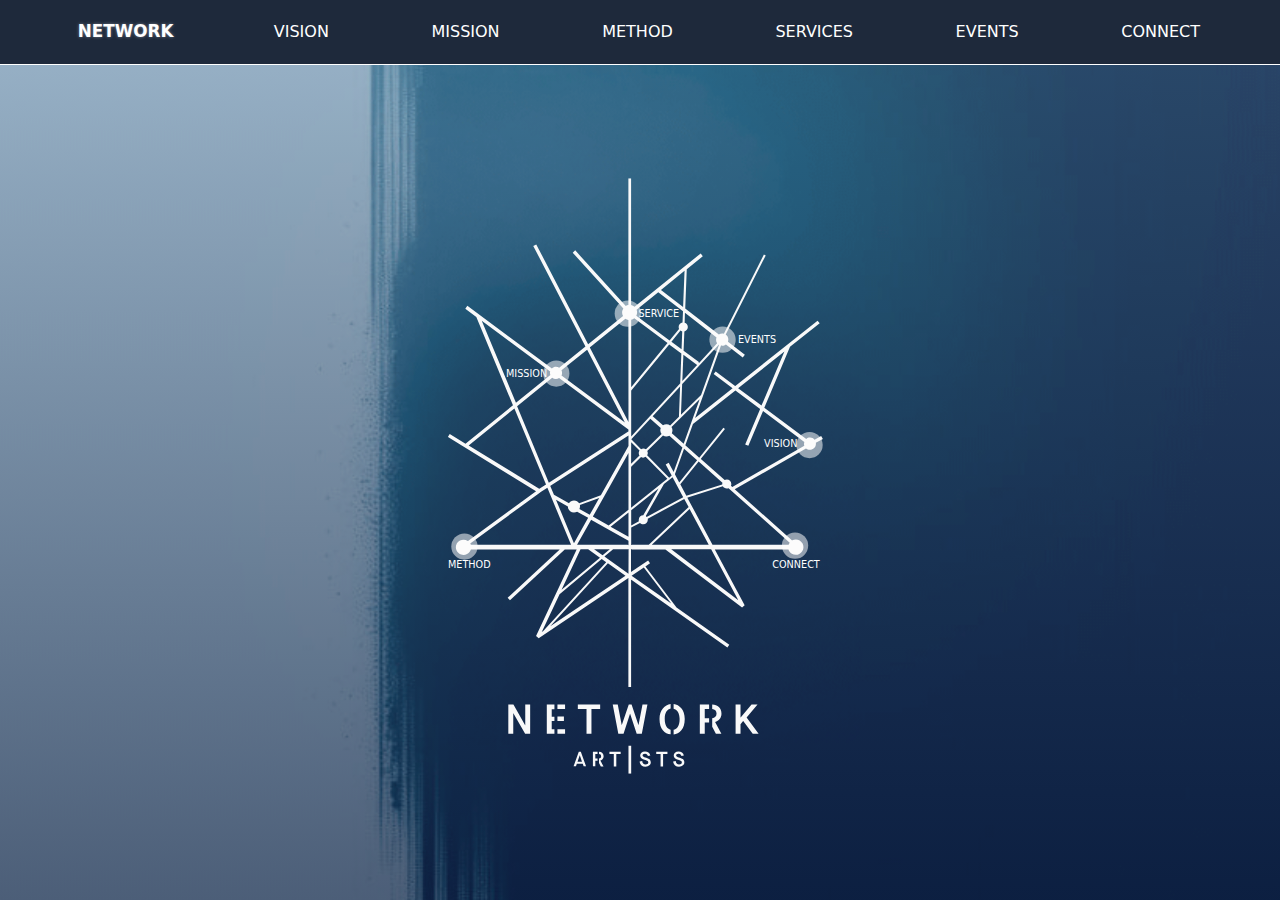
==== commit 4af43fb7: "redeploy" ====
--- a/index.html
+++ b/index.html
@@ -6,8 +6,8 @@
   <base href="/">
   <meta name="viewport" content="width=device-width, initial-scale=1">
   <!--<link rel="icon" type="image/x-icon" href="favicon.ico">!-->
-<style>*,:before,:after{box-sizing:border-box;border-width:0;border-style:solid;border-color:#e5e7eb}:before,:after{--tw-content:""}html{line-height:1.5;-webkit-text-size-adjust:100%;tab-size:4;font-family:ui-sans-serif,system-ui,-apple-system,BlinkMacSystemFont,Segoe UI,Roboto,Helvetica Neue,Arial,Noto Sans,sans-serif,"Apple Color Emoji","Segoe UI Emoji",Segoe UI Symbol,"Noto Color Emoji";font-feature-settings:normal;font-variation-settings:normal}body{margin:0;line-height:inherit}*,:before,:after{--tw-border-spacing-x:0;--tw-border-spacing-y:0;--tw-translate-x:0;--tw-translate-y:0;--tw-rotate:0;--tw-skew-x:0;--tw-skew-y:0;--tw-scale-x:1;--tw-scale-y:1;--tw-pan-x: ;--tw-pan-y: ;--tw-pinch-zoom: ;--tw-scroll-snap-strictness:proximity;--tw-gradient-from-position: ;--tw-gradient-via-position: ;--tw-gradient-to-position: ;--tw-ordinal: ;--tw-slashed-zero: ;--tw-numeric-figure: ;--tw-numeric-spacing: ;--tw-numeric-fraction: ;--tw-ring-inset: ;--tw-ring-offset-width:0px;--tw-ring-offset-color:#fff;--tw-ring-color:rgb(59 130 246 / .5);--tw-ring-offset-shadow:0 0 #0000;--tw-ring-shadow:0 0 #0000;--tw-shadow:0 0 #0000;--tw-shadow-colored:0 0 #0000;--tw-blur: ;--tw-brightness: ;--tw-contrast: ;--tw-grayscale: ;--tw-hue-rotate: ;--tw-invert: ;--tw-saturate: ;--tw-sepia: ;--tw-drop-shadow: ;--tw-backdrop-blur: ;--tw-backdrop-brightness: ;--tw-backdrop-contrast: ;--tw-backdrop-grayscale: ;--tw-backdrop-hue-rotate: ;--tw-backdrop-invert: ;--tw-backdrop-opacity: ;--tw-backdrop-saturate: ;--tw-backdrop-sepia: }</style><link rel="stylesheet" href="styles.feb30d27d4619b69.css" media="print" onload="this.media='all'"><noscript><link rel="stylesheet" href="styles.feb30d27d4619b69.css"></noscript></head>
+<style>*,:before,:after{box-sizing:border-box;border-width:0;border-style:solid;border-color:#e5e7eb}:before,:after{--tw-content:""}html{line-height:1.5;-webkit-text-size-adjust:100%;tab-size:4;font-family:ui-sans-serif,system-ui,-apple-system,BlinkMacSystemFont,Segoe UI,Roboto,Helvetica Neue,Arial,Noto Sans,sans-serif,"Apple Color Emoji","Segoe UI Emoji",Segoe UI Symbol,"Noto Color Emoji";font-feature-settings:normal;font-variation-settings:normal}body{margin:0;line-height:inherit}*,:before,:after{--tw-border-spacing-x:0;--tw-border-spacing-y:0;--tw-translate-x:0;--tw-translate-y:0;--tw-rotate:0;--tw-skew-x:0;--tw-skew-y:0;--tw-scale-x:1;--tw-scale-y:1;--tw-pan-x: ;--tw-pan-y: ;--tw-pinch-zoom: ;--tw-scroll-snap-strictness:proximity;--tw-gradient-from-position: ;--tw-gradient-via-position: ;--tw-gradient-to-position: ;--tw-ordinal: ;--tw-slashed-zero: ;--tw-numeric-figure: ;--tw-numeric-spacing: ;--tw-numeric-fraction: ;--tw-ring-inset: ;--tw-ring-offset-width:0px;--tw-ring-offset-color:#fff;--tw-ring-color:rgb(59 130 246 / .5);--tw-ring-offset-shadow:0 0 #0000;--tw-ring-shadow:0 0 #0000;--tw-shadow:0 0 #0000;--tw-shadow-colored:0 0 #0000;--tw-blur: ;--tw-brightness: ;--tw-contrast: ;--tw-grayscale: ;--tw-hue-rotate: ;--tw-invert: ;--tw-saturate: ;--tw-sepia: ;--tw-drop-shadow: ;--tw-backdrop-blur: ;--tw-backdrop-brightness: ;--tw-backdrop-contrast: ;--tw-backdrop-grayscale: ;--tw-backdrop-hue-rotate: ;--tw-backdrop-invert: ;--tw-backdrop-opacity: ;--tw-backdrop-saturate: ;--tw-backdrop-sepia: }</style><link rel="stylesheet" href="styles.58215fdc87cfc136.css" media="print" onload="this.media='all'"><noscript><link rel="stylesheet" href="styles.58215fdc87cfc136.css"></noscript></head>
 <body>
   <app-root></app-root>
-<script src="runtime.1c67a9e0d423e138.js" type="module"></script><script src="polyfills.b39e8f7c6ecf0d22.js" type="module"></script><script src="main.498bed3d887ba74b.js" type="module"></script></body>
+<script src="runtime.1c67a9e0d423e138.js" type="module"></script><script src="polyfills.b39e8f7c6ecf0d22.js" type="module"></script><script src="main.e985df1223e43f8c.js" type="module"></script></body>
 </html>
--- a/styles.58215fdc87cfc136.css
+++ b/styles.58215fdc87cfc136.css
@@ -0,0 +1 @@
+*,:before,:after{box-sizing:border-box;border-width:0;border-style:solid;border-color:#e5e7eb}:before,:after{--tw-content: ""}html{line-height:1.5;-webkit-text-size-adjust:100%;tab-size:4;font-family:ui-sans-serif,system-ui,-apple-system,BlinkMacSystemFont,Segoe UI,Roboto,Helvetica Neue,Arial,Noto Sans,sans-serif,"Apple Color Emoji","Segoe UI Emoji",Segoe UI Symbol,"Noto Color Emoji";font-feature-settings:normal;font-variation-settings:normal}body{margin:0;line-height:inherit}hr{height:0;color:inherit;border-top-width:1px}abbr:where([title]){-webkit-text-decoration:underline dotted;text-decoration:underline dotted}h1,h2,h3,h4,h5,h6{font-size:inherit;font-weight:inherit}a{color:inherit;text-decoration:inherit}b,strong{font-weight:bolder}code,kbd,samp,pre{font-family:ui-monospace,SFMono-Regular,Menlo,Monaco,Consolas,Liberation Mono,Courier New,monospace;font-size:1em}small{font-size:80%}sub,sup{font-size:75%;line-height:0;position:relative;vertical-align:baseline}sub{bottom:-.25em}sup{top:-.5em}table{text-indent:0;border-color:inherit;border-collapse:collapse}button,input,optgroup,select,textarea{font-family:inherit;font-feature-settings:inherit;font-variation-settings:inherit;font-size:100%;font-weight:inherit;line-height:inherit;color:inherit;margin:0;padding:0}button,select{text-transform:none}button,[type=button],[type=reset],[type=submit]{-webkit-appearance:button;background-color:transparent;background-image:none}:-moz-focusring{outline:auto}:-moz-ui-invalid{box-shadow:none}progress{vertical-align:baseline}::-webkit-inner-spin-button,::-webkit-outer-spin-button{height:auto}[type=search]{-webkit-appearance:textfield;outline-offset:-2px}::-webkit-search-decoration{-webkit-appearance:none}::-webkit-file-upload-button{-webkit-appearance:button;font:inherit}summary{display:list-item}blockquote,dl,dd,h1,h2,h3,h4,h5,h6,hr,figure,p,pre{margin:0}fieldset{margin:0;padding:0}legend{padding:0}ol,ul,menu{list-style:none;margin:0;padding:0}dialog{padding:0}textarea{resize:vertical}input::placeholder,textarea::placeholder{opacity:1;color:#9ca3af}button,[role=button]{cursor:pointer}:disabled{cursor:default}img,svg,video,canvas,audio,iframe,embed,object{display:block;vertical-align:middle}img,video{max-width:100%;height:auto}[hidden]{display:none}*,:before,:after{--tw-border-spacing-x: 0;--tw-border-spacing-y: 0;--tw-translate-x: 0;--tw-translate-y: 0;--tw-rotate: 0;--tw-skew-x: 0;--tw-skew-y: 0;--tw-scale-x: 1;--tw-scale-y: 1;--tw-pan-x: ;--tw-pan-y: ;--tw-pinch-zoom: ;--tw-scroll-snap-strictness: proximity;--tw-gradient-from-position: ;--tw-gradient-via-position: ;--tw-gradient-to-position: ;--tw-ordinal: ;--tw-slashed-zero: ;--tw-numeric-figure: ;--tw-numeric-spacing: ;--tw-numeric-fraction: ;--tw-ring-inset: ;--tw-ring-offset-width: 0px;--tw-ring-offset-color: #fff;--tw-ring-color: rgb(59 130 246 / .5);--tw-ring-offset-shadow: 0 0 #0000;--tw-ring-shadow: 0 0 #0000;--tw-shadow: 0 0 #0000;--tw-shadow-colored: 0 0 #0000;--tw-blur: ;--tw-brightness: ;--tw-contrast: ;--tw-grayscale: ;--tw-hue-rotate: ;--tw-invert: ;--tw-saturate: ;--tw-sepia: ;--tw-drop-shadow: ;--tw-backdrop-blur: ;--tw-backdrop-brightness: ;--tw-backdrop-contrast: ;--tw-backdrop-grayscale: ;--tw-backdrop-hue-rotate: ;--tw-backdrop-invert: ;--tw-backdrop-opacity: ;--tw-backdrop-saturate: ;--tw-backdrop-sepia: }::backdrop{--tw-border-spacing-x: 0;--tw-border-spacing-y: 0;--tw-translate-x: 0;--tw-translate-y: 0;--tw-rotate: 0;--tw-skew-x: 0;--tw-skew-y: 0;--tw-scale-x: 1;--tw-scale-y: 1;--tw-pan-x: ;--tw-pan-y: ;--tw-pinch-zoom: ;--tw-scroll-snap-strictness: proximity;--tw-gradient-from-position: ;--tw-gradient-via-position: ;--tw-gradient-to-position: ;--tw-ordinal: ;--tw-slashed-zero: ;--tw-numeric-figure: ;--tw-numeric-spacing: ;--tw-numeric-fraction: ;--tw-ring-inset: ;--tw-ring-offset-width: 0px;--tw-ring-offset-color: #fff;--tw-ring-color: rgb(59 130 246 / .5);--tw-ring-offset-shadow: 0 0 #0000;--tw-ring-shadow: 0 0 #0000;--tw-shadow: 0 0 #0000;--tw-shadow-colored: 0 0 #0000;--tw-blur: ;--tw-brightness: ;--tw-contrast: ;--tw-grayscale: ;--tw-hue-rotate: ;--tw-invert: ;--tw-saturate: ;--tw-sepia: ;--tw-drop-shadow: ;--tw-backdrop-blur: ;--tw-backdrop-brightness: ;--tw-backdrop-contrast: ;--tw-backdrop-grayscale: ;--tw-backdrop-hue-rotate: ;--tw-backdrop-invert: ;--tw-backdrop-opacity: ;--tw-backdrop-saturate: ;--tw-backdrop-sepia: }.fixed{position:fixed}.absolute{position:absolute}.relative{position:relative}.sticky{position:sticky}.bottom-0{bottom:0}.bottom-\[20px\]{bottom:20px}.left-0{left:0}.left-\[-40px\]{left:-40px}.right-5{right:1.25rem}.right-\[-170px\]{right:-170px}.right-\[25px\]{right:25px}.top-0{top:0}.top-10{top:2.5rem}.top-5{top:1.25rem}.top-\[-40px\]{top:-40px}.top-\[60px\]{top:60px}.z-20{z-index:20}.z-50{z-index:50}.z-\[9999\]{z-index:9999}.m-10{margin:2.5rem}.m-3{margin:.75rem}.m-5{margin:1.25rem}.mx-5{margin-left:1.25rem;margin-right:1.25rem}.mx-auto{margin-left:auto;margin-right:auto}.mb-1{margin-bottom:.25rem}.mb-1\.5{margin-bottom:.375rem}.mb-2{margin-bottom:.5rem}.mb-4{margin-bottom:1rem}.mb-6{margin-bottom:1.5rem}.ml-10{margin-left:2.5rem}.ml-2{margin-left:.5rem}.ml-4{margin-left:1rem}.ml-5{margin-left:1.25rem}.mt-10{margin-top:2.5rem}.mt-2{margin-top:.5rem}.mt-20{margin-top:5rem}.mt-32{margin-top:8rem}.mt-4{margin-top:1rem}.mt-7{margin-top:1.75rem}.mt-\[-150px\]{margin-top:-150px}.mt-\[-160px\]{margin-top:-160px}.mt-\[-60px\]{margin-top:-60px}.block{display:block}.flex{display:flex}.grid{display:grid}.\!hidden{display:none!important}.hidden{display:none}.h-6{height:1.5rem}.h-\[0px\]{height:0px}.h-\[100vh\]{height:100vh}.h-\[60\%\]{height:60%}.h-auto{height:auto}.h-full{height:100%}.h-screen{height:100vh}.min-h-\[50px\]{min-height:50px}.w-1\/3{width:33.333333%}.w-32{width:8rem}.w-6{width:1.5rem}.w-\[50\%\]{width:50%}.w-\[60\%\]{width:60%}.w-\[80\%\]{width:80%}.w-auto{width:auto}.w-full{width:100%}.min-w-\[200px\]{min-width:200px}.max-w-\[85\%\]{max-width:85%}.flex-none{flex:none}.\!rotate-180{--tw-rotate: 180deg !important;transform:translate(var(--tw-translate-x),var(--tw-translate-y)) rotate(var(--tw-rotate)) skew(var(--tw-skew-x)) skewY(var(--tw-skew-y)) scaleX(var(--tw-scale-x)) scaleY(var(--tw-scale-y))!important}.rotate-180{--tw-rotate: 180deg;transform:translate(var(--tw-translate-x),var(--tw-translate-y)) rotate(var(--tw-rotate)) skew(var(--tw-skew-x)) skewY(var(--tw-skew-y)) scaleX(var(--tw-scale-x)) scaleY(var(--tw-scale-y))}.scale-75{--tw-scale-x: .75;--tw-scale-y: .75;transform:translate(var(--tw-translate-x),var(--tw-translate-y)) rotate(var(--tw-rotate)) skew(var(--tw-skew-x)) skewY(var(--tw-skew-y)) scaleX(var(--tw-scale-x)) scaleY(var(--tw-scale-y))}.scale-\[180\%\]{--tw-scale-x: 180%;--tw-scale-y: 180%;transform:translate(var(--tw-translate-x),var(--tw-translate-y)) rotate(var(--tw-rotate)) skew(var(--tw-skew-x)) skewY(var(--tw-skew-y)) scaleX(var(--tw-scale-x)) scaleY(var(--tw-scale-y))}.scale-\[40\%\]{--tw-scale-x: 40%;--tw-scale-y: 40%;transform:translate(var(--tw-translate-x),var(--tw-translate-y)) rotate(var(--tw-rotate)) skew(var(--tw-skew-x)) skewY(var(--tw-skew-y)) scaleX(var(--tw-scale-x)) scaleY(var(--tw-scale-y))}.transform{transform:translate(var(--tw-translate-x),var(--tw-translate-y)) rotate(var(--tw-rotate)) skew(var(--tw-skew-x)) skewY(var(--tw-skew-y)) scaleX(var(--tw-scale-x)) scaleY(var(--tw-scale-y))}.cursor-pointer{cursor:pointer}.grid-cols-1{grid-template-columns:repeat(1,minmax(0,1fr))}.grid-cols-3{grid-template-columns:repeat(3,minmax(0,1fr))}.flex-row{flex-direction:row}.flex-col{flex-direction:column}.flex-wrap{flex-wrap:wrap}.content-center{align-content:center}.items-center{align-items:center}.justify-end{justify-content:flex-end}.justify-center{justify-content:center}.justify-between{justify-content:space-between}.justify-items-start{justify-items:start}.space-y-2>:not([hidden])~:not([hidden]){--tw-space-y-reverse: 0;margin-top:calc(.5rem * calc(1 - var(--tw-space-y-reverse)));margin-bottom:calc(.5rem * var(--tw-space-y-reverse))}.space-y-4>:not([hidden])~:not([hidden]){--tw-space-y-reverse: 0;margin-top:calc(1rem * calc(1 - var(--tw-space-y-reverse)));margin-bottom:calc(1rem * var(--tw-space-y-reverse))}.overflow-hidden{overflow:hidden}.overflow-x-hidden{overflow-x:hidden}.overflow-y-scroll{overflow-y:scroll}.rounded{border-radius:.25rem}.rounded-full{border-radius:9999px}.rounded-md{border-radius:.375rem}.rounded-b-md{border-bottom-right-radius:.375rem;border-bottom-left-radius:.375rem}.rounded-t-md{border-top-left-radius:.375rem;border-top-right-radius:.375rem}.border-2{border-width:2px}.border-b-\[1px\]{border-bottom-width:1px}.border-l-2{border-left-width:2px}.border-white{--tw-border-opacity: 1;border-color:rgb(255 255 255 / var(--tw-border-opacity))}.border-b-white{--tw-border-opacity: 1;border-bottom-color:rgb(255 255 255 / var(--tw-border-opacity))}.bg-\[\#002B4F\]{--tw-bg-opacity: 1;background-color:rgb(0 43 79 / var(--tw-bg-opacity))}.bg-\[rgba\(17\,40\,70\,0\.5\)\]{background-color:#11284680}.bg-\[rgba\(235\,235\,235\,0\.2\)\]{background-color:#ebebeb33}.bg-\[rgba\(235\,235\,235\,0\.4\)\]{background-color:#ebebeb66}.bg-\[rgba\(255\,255\,255\,0\.2\)\]{background-color:#fff3}.bg-slate-800{--tw-bg-opacity: 1;background-color:rgb(30 41 59 / var(--tw-bg-opacity))}.bg-fixed{background-attachment:fixed}.bg-center{background-position:center}.bg-no-repeat{background-repeat:no-repeat}.fill-transparent{fill:transparent}.stroke-white{stroke:#fff}.stroke-2{stroke-width:2}.object-cover{object-fit:cover}.p-10{padding:2.5rem}.p-5{padding:1.25rem}.px-10{padding-left:2.5rem;padding-right:2.5rem}.px-20{padding-left:5rem;padding-right:5rem}.px-5{padding-left:1.25rem;padding-right:1.25rem}.py-10{padding-top:2.5rem;padding-bottom:2.5rem}.py-5{padding-top:1.25rem;padding-bottom:1.25rem}.pb-10{padding-bottom:2.5rem}.pb-8{padding-bottom:2rem}.pl-10{padding-left:2.5rem}.pl-5{padding-left:1.25rem}.pr-1{padding-right:.25rem}.pr-10{padding-right:2.5rem}.pr-2{padding-right:.5rem}.pr-7{padding-right:1.75rem}.pt-2{padding-top:.5rem}.pt-5{padding-top:1.25rem}.text-left{text-align:left}.text-center{text-align:center}.text-2xl{font-size:1.5rem;line-height:2rem}.text-4xl{font-size:2.25rem;line-height:2.5rem}.text-\[40px\]{font-size:40px}.text-\[42px\]{font-size:42px}.text-xl{font-size:1.25rem;line-height:1.75rem}.font-bold{font-weight:700}.font-extralight{font-weight:200}.font-semibold{font-weight:600}.uppercase{text-transform:uppercase}.leading-\[30px\]{line-height:30px}.leading-\[37px\]{line-height:37px}.text-\[rgba\(255\,255\,255\,0\.3\)\]{color:#ffffff4d}.text-white{--tw-text-opacity: 1;color:rgb(255 255 255 / var(--tw-text-opacity))}.underline{text-decoration-line:underline}.shadow-lg{--tw-shadow: 0 10px 15px -3px rgb(0 0 0 / .1), 0 4px 6px -4px rgb(0 0 0 / .1);--tw-shadow-colored: 0 10px 15px -3px var(--tw-shadow-color), 0 4px 6px -4px var(--tw-shadow-color);box-shadow:var(--tw-ring-offset-shadow, 0 0 #0000),var(--tw-ring-shadow, 0 0 #0000),var(--tw-shadow)}.drop-shadow{--tw-drop-shadow: drop-shadow(0 1px 2px rgb(0 0 0 / .1)) drop-shadow(0 1px 1px rgb(0 0 0 / .06));filter:var(--tw-blur) var(--tw-brightness) var(--tw-contrast) var(--tw-grayscale) var(--tw-hue-rotate) var(--tw-invert) var(--tw-saturate) var(--tw-sepia) var(--tw-drop-shadow)}.filter{filter:var(--tw-blur) var(--tw-brightness) var(--tw-contrast) var(--tw-grayscale) var(--tw-hue-rotate) var(--tw-invert) var(--tw-saturate) var(--tw-sepia) var(--tw-drop-shadow)}.transition{transition-property:color,background-color,border-color,text-decoration-color,fill,stroke,opacity,box-shadow,transform,filter,-webkit-backdrop-filter;transition-property:color,background-color,border-color,text-decoration-color,fill,stroke,opacity,box-shadow,transform,filter,backdrop-filter;transition-property:color,background-color,border-color,text-decoration-color,fill,stroke,opacity,box-shadow,transform,filter,backdrop-filter,-webkit-backdrop-filter;transition-timing-function:cubic-bezier(.4,0,.2,1);transition-duration:.15s}.transition-all{transition-property:all;transition-timing-function:cubic-bezier(.4,0,.2,1);transition-duration:.15s}.transition-transform{transition-property:transform;transition-timing-function:cubic-bezier(.4,0,.2,1);transition-duration:.15s}.duration-100{transition-duration:.1s}.duration-300{transition-duration:.3s}.duration-500{transition-duration:.5s}.ease-in{transition-timing-function:cubic-bezier(.4,0,1,1)}.ease-in-out{transition-timing-function:cubic-bezier(.4,0,.2,1)}.ease-out{transition-timing-function:cubic-bezier(0,0,.2,1)}.home{padding-bottom:20px;background-color:#000;background-image:linear-gradient(to bottom,#527f9a85,#112846ba),url(networkArtistBackGround.e3360efd7bde1a13.png)!important;background-position:center;background-repeat:no-repeat;background-size:cover;background-attachment:fixed}.method{background-color:#112846!important}.events{background-color:#112846!important;overflow:hidden}.mission{background-image:linear-gradient(to bottom,#112846,#112846ba),url(backgroundMissionComponent.2aa8e64cc759269d.jpeg)!important;background-position:center;background-repeat:no-repeat;background-size:cover;background-attachment:fixed}.services{background-image:linear-gradient(to bottom,#112846,#112846ba),url(backgroundService.eb0dcc826359d634.jpg)!important;background-position:center;background-repeat:no-repeat;background-size:cover;background-attachment:fixed}.vision{background-image:linear-gradient(to bottom,#112846,#112846ba),url(visionBackground.d5ea87401d3726b8.jpg)!important;background-position:center;background-repeat:no-repeat;background-size:cover;background-attachment:fixed}.connect{background-image:linear-gradient(to bottom,#112846,#112846ba),url(backgroundConnectComponent.21ba6df31d778733.jpeg)!important;background-position:center;background-repeat:no-repeat;background-size:cover;background-attachment:fixed}.logo{display:flex;justify-content:center;height:90vh;width:100vw;padding-top:1rem;transition:opacity 1s}.btn{position:absolute;bottom:1rem;left:49.5%;transform:translate(-50%);border:1px solid #ccc;padding:1px 15px;border-radius:5px;color:#fff;font-family:OpenSans,sans-serif;font-size:.8rem}.btn:hover{background-color:#fff;color:#002b4f}.method-img{width:50%}.footer-text{writing-mode:vertical-rl;text-orientation:upright}.circle-container{filter:blur(2px);width:330px;height:330px;border:1px solid rgba(255,255,255,.3);position:absolute;inset:0;margin:auto;border-radius:50%}.circle{filter:blur(5px);width:30px;height:30px;background:#ffffff4d;border-radius:50%;position:absolute;inset:0;overflow:hidden;margin:auto;animation:circle 8s linear infinite}@keyframes circle{0%{transform:rotate(0) translate(-165px) rotate(0)}to{transform:rotate(360deg) translate(-165px) rotate(-360deg)}}.hover\:scale-105:hover{--tw-scale-x: 1.05;--tw-scale-y: 1.05;transform:translate(var(--tw-translate-x),var(--tw-translate-y)) rotate(var(--tw-rotate)) skew(var(--tw-skew-x)) skewY(var(--tw-skew-y)) scaleX(var(--tw-scale-x)) scaleY(var(--tw-scale-y))}.hover\:scale-110:hover{--tw-scale-x: 1.1;--tw-scale-y: 1.1;transform:translate(var(--tw-translate-x),var(--tw-translate-y)) rotate(var(--tw-rotate)) skew(var(--tw-skew-x)) skewY(var(--tw-skew-y)) scaleX(var(--tw-scale-x)) scaleY(var(--tw-scale-y))}@media (prefers-color-scheme: dark){.dark\:shadow-black\/30{--tw-shadow-color: rgb(0 0 0 / .3);--tw-shadow: var(--tw-shadow-colored)}}@media (min-width: 640px){.sm\:block{display:block}.sm\:w-full{width:100%}}@media (min-width: 768px){.md\:mx-0{margin-left:0;margin-right:0}.md\:mx-auto{margin-left:auto;margin-right:auto}.md\:my-0{margin-top:0;margin-bottom:0}.md\:mt-10{margin-top:2.5rem}.md\:mt-20{margin-top:5rem}.md\:block{display:block}.md\:\!flex{display:flex!important}.md\:flex{display:flex}.md\:grid{display:grid}.md\:hidden{display:none}.md\:h-3\/4{height:75%}.md\:h-full{height:100%}.md\:w-1\/2{width:50%}.md\:w-3\/4{width:75%}.md\:w-\[70\%\]{width:70%}.md\:max-w-3xl{max-width:48rem}.md\:grid-cols-3{grid-template-columns:repeat(3,minmax(0,1fr))}.md\:items-center{align-items:center}.md\:justify-center{justify-content:center}.md\:p-10{padding:2.5rem}.md\:p-5{padding:1.25rem}.md\:pt-0{padding-top:0}.md\:text-3xl{font-size:1.875rem;line-height:2.25rem}.md\:text-\[130px\]{font-size:130px}.md\:text-\[30px\]{font-size:30px}.md\:leading-\[100px\]{line-height:100px}.md\:leading-\[90px\]{line-height:90px}}@media (min-width: 1024px){.lg\:mt-32{margin-top:8rem}.lg\:max-w-4xl{max-width:56rem}}@media (min-width: 1280px){.xl\:max-w-5xl{max-width:64rem}}
--- a/styles.58215fdc87cfc136.css
+++ b/styles.58215fdc87cfc136.css
@@ -0,0 +1 @@
+*,:before,:after{box-sizing:border-box;border-width:0;border-style:solid;border-color:#e5e7eb}:before,:after{--tw-content: ""}html{line-height:1.5;-webkit-text-size-adjust:100%;tab-size:4;font-family:ui-sans-serif,system-ui,-apple-system,BlinkMacSystemFont,Segoe UI,Roboto,Helvetica Neue,Arial,Noto Sans,sans-serif,"Apple Color Emoji","Segoe UI Emoji",Segoe UI Symbol,"Noto Color Emoji";font-feature-settings:normal;font-variation-settings:normal}body{margin:0;line-height:inherit}hr{height:0;color:inherit;border-top-width:1px}abbr:where([title]){-webkit-text-decoration:underline dotted;text-decoration:underline dotted}h1,h2,h3,h4,h5,h6{font-size:inherit;font-weight:inherit}a{color:inherit;text-decoration:inherit}b,strong{font-weight:bolder}code,kbd,samp,pre{font-family:ui-monospace,SFMono-Regular,Menlo,Monaco,Consolas,Liberation Mono,Courier New,monospace;font-size:1em}small{font-size:80%}sub,sup{font-size:75%;line-height:0;position:relative;vertical-align:baseline}sub{bottom:-.25em}sup{top:-.5em}table{text-indent:0;border-color:inherit;border-collapse:collapse}button,input,optgroup,select,textarea{font-family:inherit;font-feature-settings:inherit;font-variation-settings:inherit;font-size:100%;font-weight:inherit;line-height:inherit;color:inherit;margin:0;padding:0}button,select{text-transform:none}button,[type=button],[type=reset],[type=submit]{-webkit-appearance:button;background-color:transparent;background-image:none}:-moz-focusring{outline:auto}:-moz-ui-invalid{box-shadow:none}progress{vertical-align:baseline}::-webkit-inner-spin-button,::-webkit-outer-spin-button{height:auto}[type=search]{-webkit-appearance:textfield;outline-offset:-2px}::-webkit-search-decoration{-webkit-appearance:none}::-webkit-file-upload-button{-webkit-appearance:button;font:inherit}summary{display:list-item}blockquote,dl,dd,h1,h2,h3,h4,h5,h6,hr,figure,p,pre{margin:0}fieldset{margin:0;padding:0}legend{padding:0}ol,ul,menu{list-style:none;margin:0;padding:0}dialog{padding:0}textarea{resize:vertical}input::placeholder,textarea::placeholder{opacity:1;color:#9ca3af}button,[role=button]{cursor:pointer}:disabled{cursor:default}img,svg,video,canvas,audio,iframe,embed,object{display:block;vertical-align:middle}img,video{max-width:100%;height:auto}[hidden]{display:none}*,:before,:after{--tw-border-spacing-x: 0;--tw-border-spacing-y: 0;--tw-translate-x: 0;--tw-translate-y: 0;--tw-rotate: 0;--tw-skew-x: 0;--tw-skew-y: 0;--tw-scale-x: 1;--tw-scale-y: 1;--tw-pan-x: ;--tw-pan-y: ;--tw-pinch-zoom: ;--tw-scroll-snap-strictness: proximity;--tw-gradient-from-position: ;--tw-gradient-via-position: ;--tw-gradient-to-position: ;--tw-ordinal: ;--tw-slashed-zero: ;--tw-numeric-figure: ;--tw-numeric-spacing: ;--tw-numeric-fraction: ;--tw-ring-inset: ;--tw-ring-offset-width: 0px;--tw-ring-offset-color: #fff;--tw-ring-color: rgb(59 130 246 / .5);--tw-ring-offset-shadow: 0 0 #0000;--tw-ring-shadow: 0 0 #0000;--tw-shadow: 0 0 #0000;--tw-shadow-colored: 0 0 #0000;--tw-blur: ;--tw-brightness: ;--tw-contrast: ;--tw-grayscale: ;--tw-hue-rotate: ;--tw-invert: ;--tw-saturate: ;--tw-sepia: ;--tw-drop-shadow: ;--tw-backdrop-blur: ;--tw-backdrop-brightness: ;--tw-backdrop-contrast: ;--tw-backdrop-grayscale: ;--tw-backdrop-hue-rotate: ;--tw-backdrop-invert: ;--tw-backdrop-opacity: ;--tw-backdrop-saturate: ;--tw-backdrop-sepia: }::backdrop{--tw-border-spacing-x: 0;--tw-border-spacing-y: 0;--tw-translate-x: 0;--tw-translate-y: 0;--tw-rotate: 0;--tw-skew-x: 0;--tw-skew-y: 0;--tw-scale-x: 1;--tw-scale-y: 1;--tw-pan-x: ;--tw-pan-y: ;--tw-pinch-zoom: ;--tw-scroll-snap-strictness: proximity;--tw-gradient-from-position: ;--tw-gradient-via-position: ;--tw-gradient-to-position: ;--tw-ordinal: ;--tw-slashed-zero: ;--tw-numeric-figure: ;--tw-numeric-spacing: ;--tw-numeric-fraction: ;--tw-ring-inset: ;--tw-ring-offset-width: 0px;--tw-ring-offset-color: #fff;--tw-ring-color: rgb(59 130 246 / .5);--tw-ring-offset-shadow: 0 0 #0000;--tw-ring-shadow: 0 0 #0000;--tw-shadow: 0 0 #0000;--tw-shadow-colored: 0 0 #0000;--tw-blur: ;--tw-brightness: ;--tw-contrast: ;--tw-grayscale: ;--tw-hue-rotate: ;--tw-invert: ;--tw-saturate: ;--tw-sepia: ;--tw-drop-shadow: ;--tw-backdrop-blur: ;--tw-backdrop-brightness: ;--tw-backdrop-contrast: ;--tw-backdrop-grayscale: ;--tw-backdrop-hue-rotate: ;--tw-backdrop-invert: ;--tw-backdrop-opacity: ;--tw-backdrop-saturate: ;--tw-backdrop-sepia: }.fixed{position:fixed}.absolute{position:absolute}.relative{position:relative}.sticky{position:sticky}.bottom-0{bottom:0}.bottom-\[20px\]{bottom:20px}.left-0{left:0}.left-\[-40px\]{left:-40px}.right-5{right:1.25rem}.right-\[-170px\]{right:-170px}.right-\[25px\]{right:25px}.top-0{top:0}.top-10{top:2.5rem}.top-5{top:1.25rem}.top-\[-40px\]{top:-40px}.top-\[60px\]{top:60px}.z-20{z-index:20}.z-50{z-index:50}.z-\[9999\]{z-index:9999}.m-10{margin:2.5rem}.m-3{margin:.75rem}.m-5{margin:1.25rem}.mx-5{margin-left:1.25rem;margin-right:1.25rem}.mx-auto{margin-left:auto;margin-right:auto}.mb-1{margin-bottom:.25rem}.mb-1\.5{margin-bottom:.375rem}.mb-2{margin-bottom:.5rem}.mb-4{margin-bottom:1rem}.mb-6{margin-bottom:1.5rem}.ml-10{margin-left:2.5rem}.ml-2{margin-left:.5rem}.ml-4{margin-left:1rem}.ml-5{margin-left:1.25rem}.mt-10{margin-top:2.5rem}.mt-2{margin-top:.5rem}.mt-20{margin-top:5rem}.mt-32{margin-top:8rem}.mt-4{margin-top:1rem}.mt-7{margin-top:1.75rem}.mt-\[-150px\]{margin-top:-150px}.mt-\[-160px\]{margin-top:-160px}.mt-\[-60px\]{margin-top:-60px}.block{display:block}.flex{display:flex}.grid{display:grid}.\!hidden{display:none!important}.hidden{display:none}.h-6{height:1.5rem}.h-\[0px\]{height:0px}.h-\[100vh\]{height:100vh}.h-\[60\%\]{height:60%}.h-auto{height:auto}.h-full{height:100%}.h-screen{height:100vh}.min-h-\[50px\]{min-height:50px}.w-1\/3{width:33.333333%}.w-32{width:8rem}.w-6{width:1.5rem}.w-\[50\%\]{width:50%}.w-\[60\%\]{width:60%}.w-\[80\%\]{width:80%}.w-auto{width:auto}.w-full{width:100%}.min-w-\[200px\]{min-width:200px}.max-w-\[85\%\]{max-width:85%}.flex-none{flex:none}.\!rotate-180{--tw-rotate: 180deg !important;transform:translate(var(--tw-translate-x),var(--tw-translate-y)) rotate(var(--tw-rotate)) skew(var(--tw-skew-x)) skewY(var(--tw-skew-y)) scaleX(var(--tw-scale-x)) scaleY(var(--tw-scale-y))!important}.rotate-180{--tw-rotate: 180deg;transform:translate(var(--tw-translate-x),var(--tw-translate-y)) rotate(var(--tw-rotate)) skew(var(--tw-skew-x)) skewY(var(--tw-skew-y)) scaleX(var(--tw-scale-x)) scaleY(var(--tw-scale-y))}.scale-75{--tw-scale-x: .75;--tw-scale-y: .75;transform:translate(var(--tw-translate-x),var(--tw-translate-y)) rotate(var(--tw-rotate)) skew(var(--tw-skew-x)) skewY(var(--tw-skew-y)) scaleX(var(--tw-scale-x)) scaleY(var(--tw-scale-y))}.scale-\[180\%\]{--tw-scale-x: 180%;--tw-scale-y: 180%;transform:translate(var(--tw-translate-x),var(--tw-translate-y)) rotate(var(--tw-rotate)) skew(var(--tw-skew-x)) skewY(var(--tw-skew-y)) scaleX(var(--tw-scale-x)) scaleY(var(--tw-scale-y))}.scale-\[40\%\]{--tw-scale-x: 40%;--tw-scale-y: 40%;transform:translate(var(--tw-translate-x),var(--tw-translate-y)) rotate(var(--tw-rotate)) skew(var(--tw-skew-x)) skewY(var(--tw-skew-y)) scaleX(var(--tw-scale-x)) scaleY(var(--tw-scale-y))}.transform{transform:translate(var(--tw-translate-x),var(--tw-translate-y)) rotate(var(--tw-rotate)) skew(var(--tw-skew-x)) skewY(var(--tw-skew-y)) scaleX(var(--tw-scale-x)) scaleY(var(--tw-scale-y))}.cursor-pointer{cursor:pointer}.grid-cols-1{grid-template-columns:repeat(1,minmax(0,1fr))}.grid-cols-3{grid-template-columns:repeat(3,minmax(0,1fr))}.flex-row{flex-direction:row}.flex-col{flex-direction:column}.flex-wrap{flex-wrap:wrap}.content-center{align-content:center}.items-center{align-items:center}.justify-end{justify-content:flex-end}.justify-center{justify-content:center}.justify-between{justify-content:space-between}.justify-items-start{justify-items:start}.space-y-2>:not([hidden])~:not([hidden]){--tw-space-y-reverse: 0;margin-top:calc(.5rem * calc(1 - var(--tw-space-y-reverse)));margin-bottom:calc(.5rem * var(--tw-space-y-reverse))}.space-y-4>:not([hidden])~:not([hidden]){--tw-space-y-reverse: 0;margin-top:calc(1rem * calc(1 - var(--tw-space-y-reverse)));margin-bottom:calc(1rem * var(--tw-space-y-reverse))}.overflow-hidden{overflow:hidden}.overflow-x-hidden{overflow-x:hidden}.overflow-y-scroll{overflow-y:scroll}.rounded{border-radius:.25rem}.rounded-full{border-radius:9999px}.rounded-md{border-radius:.375rem}.rounded-b-md{border-bottom-right-radius:.375rem;border-bottom-left-radius:.375rem}.rounded-t-md{border-top-left-radius:.375rem;border-top-right-radius:.375rem}.border-2{border-width:2px}.border-b-\[1px\]{border-bottom-width:1px}.border-l-2{border-left-width:2px}.border-white{--tw-border-opacity: 1;border-color:rgb(255 255 255 / var(--tw-border-opacity))}.border-b-white{--tw-border-opacity: 1;border-bottom-color:rgb(255 255 255 / var(--tw-border-opacity))}.bg-\[\#002B4F\]{--tw-bg-opacity: 1;background-color:rgb(0 43 79 / var(--tw-bg-opacity))}.bg-\[rgba\(17\,40\,70\,0\.5\)\]{background-color:#11284680}.bg-\[rgba\(235\,235\,235\,0\.2\)\]{background-color:#ebebeb33}.bg-\[rgba\(235\,235\,235\,0\.4\)\]{background-color:#ebebeb66}.bg-\[rgba\(255\,255\,255\,0\.2\)\]{background-color:#fff3}.bg-slate-800{--tw-bg-opacity: 1;background-color:rgb(30 41 59 / var(--tw-bg-opacity))}.bg-fixed{background-attachment:fixed}.bg-center{background-position:center}.bg-no-repeat{background-repeat:no-repeat}.fill-transparent{fill:transparent}.stroke-white{stroke:#fff}.stroke-2{stroke-width:2}.object-cover{object-fit:cover}.p-10{padding:2.5rem}.p-5{padding:1.25rem}.px-10{padding-left:2.5rem;padding-right:2.5rem}.px-20{padding-left:5rem;padding-right:5rem}.px-5{padding-left:1.25rem;padding-right:1.25rem}.py-10{padding-top:2.5rem;padding-bottom:2.5rem}.py-5{padding-top:1.25rem;padding-bottom:1.25rem}.pb-10{padding-bottom:2.5rem}.pb-8{padding-bottom:2rem}.pl-10{padding-left:2.5rem}.pl-5{padding-left:1.25rem}.pr-1{padding-right:.25rem}.pr-10{padding-right:2.5rem}.pr-2{padding-right:.5rem}.pr-7{padding-right:1.75rem}.pt-2{padding-top:.5rem}.pt-5{padding-top:1.25rem}.text-left{text-align:left}.text-center{text-align:center}.text-2xl{font-size:1.5rem;line-height:2rem}.text-4xl{font-size:2.25rem;line-height:2.5rem}.text-\[40px\]{font-size:40px}.text-\[42px\]{font-size:42px}.text-xl{font-size:1.25rem;line-height:1.75rem}.font-bold{font-weight:700}.font-extralight{font-weight:200}.font-semibold{font-weight:600}.uppercase{text-transform:uppercase}.leading-\[30px\]{line-height:30px}.leading-\[37px\]{line-height:37px}.text-\[rgba\(255\,255\,255\,0\.3\)\]{color:#ffffff4d}.text-white{--tw-text-opacity: 1;color:rgb(255 255 255 / var(--tw-text-opacity))}.underline{text-decoration-line:underline}.shadow-lg{--tw-shadow: 0 10px 15px -3px rgb(0 0 0 / .1), 0 4px 6px -4px rgb(0 0 0 / .1);--tw-shadow-colored: 0 10px 15px -3px var(--tw-shadow-color), 0 4px 6px -4px var(--tw-shadow-color);box-shadow:var(--tw-ring-offset-shadow, 0 0 #0000),var(--tw-ring-shadow, 0 0 #0000),var(--tw-shadow)}.drop-shadow{--tw-drop-shadow: drop-shadow(0 1px 2px rgb(0 0 0 / .1)) drop-shadow(0 1px 1px rgb(0 0 0 / .06));filter:var(--tw-blur) var(--tw-brightness) var(--tw-contrast) var(--tw-grayscale) var(--tw-hue-rotate) var(--tw-invert) var(--tw-saturate) var(--tw-sepia) var(--tw-drop-shadow)}.filter{filter:var(--tw-blur) var(--tw-brightness) var(--tw-contrast) var(--tw-grayscale) var(--tw-hue-rotate) var(--tw-invert) var(--tw-saturate) var(--tw-sepia) var(--tw-drop-shadow)}.transition{transition-property:color,background-color,border-color,text-decoration-color,fill,stroke,opacity,box-shadow,transform,filter,-webkit-backdrop-filter;transition-property:color,background-color,border-color,text-decoration-color,fill,stroke,opacity,box-shadow,transform,filter,backdrop-filter;transition-property:color,background-color,border-color,text-decoration-color,fill,stroke,opacity,box-shadow,transform,filter,backdrop-filter,-webkit-backdrop-filter;transition-timing-function:cubic-bezier(.4,0,.2,1);transition-duration:.15s}.transition-all{transition-property:all;transition-timing-function:cubic-bezier(.4,0,.2,1);transition-duration:.15s}.transition-transform{transition-property:transform;transition-timing-function:cubic-bezier(.4,0,.2,1);transition-duration:.15s}.duration-100{transition-duration:.1s}.duration-300{transition-duration:.3s}.duration-500{transition-duration:.5s}.ease-in{transition-timing-function:cubic-bezier(.4,0,1,1)}.ease-in-out{transition-timing-function:cubic-bezier(.4,0,.2,1)}.ease-out{transition-timing-function:cubic-bezier(0,0,.2,1)}.home{padding-bottom:20px;background-color:#000;background-image:linear-gradient(to bottom,#527f9a85,#112846ba),url(networkArtistBackGround.e3360efd7bde1a13.png)!important;background-position:center;background-repeat:no-repeat;background-size:cover;background-attachment:fixed}.method{background-color:#112846!important}.events{background-color:#112846!important;overflow:hidden}.mission{background-image:linear-gradient(to bottom,#112846,#112846ba),url(backgroundMissionComponent.2aa8e64cc759269d.jpeg)!important;background-position:center;background-repeat:no-repeat;background-size:cover;background-attachment:fixed}.services{background-image:linear-gradient(to bottom,#112846,#112846ba),url(backgroundService.eb0dcc826359d634.jpg)!important;background-position:center;background-repeat:no-repeat;background-size:cover;background-attachment:fixed}.vision{background-image:linear-gradient(to bottom,#112846,#112846ba),url(visionBackground.d5ea87401d3726b8.jpg)!important;background-position:center;background-repeat:no-repeat;background-size:cover;background-attachment:fixed}.connect{background-image:linear-gradient(to bottom,#112846,#112846ba),url(backgroundConnectComponent.21ba6df31d778733.jpeg)!important;background-position:center;background-repeat:no-repeat;background-size:cover;background-attachment:fixed}.logo{display:flex;justify-content:center;height:90vh;width:100vw;padding-top:1rem;transition:opacity 1s}.btn{position:absolute;bottom:1rem;left:49.5%;transform:translate(-50%);border:1px solid #ccc;padding:1px 15px;border-radius:5px;color:#fff;font-family:OpenSans,sans-serif;font-size:.8rem}.btn:hover{background-color:#fff;color:#002b4f}.method-img{width:50%}.footer-text{writing-mode:vertical-rl;text-orientation:upright}.circle-container{filter:blur(2px);width:330px;height:330px;border:1px solid rgba(255,255,255,.3);position:absolute;inset:0;margin:auto;border-radius:50%}.circle{filter:blur(5px);width:30px;height:30px;background:#ffffff4d;border-radius:50%;position:absolute;inset:0;overflow:hidden;margin:auto;animation:circle 8s linear infinite}@keyframes circle{0%{transform:rotate(0) translate(-165px) rotate(0)}to{transform:rotate(360deg) translate(-165px) rotate(-360deg)}}.hover\:scale-105:hover{--tw-scale-x: 1.05;--tw-scale-y: 1.05;transform:translate(var(--tw-translate-x),var(--tw-translate-y)) rotate(var(--tw-rotate)) skew(var(--tw-skew-x)) skewY(var(--tw-skew-y)) scaleX(var(--tw-scale-x)) scaleY(var(--tw-scale-y))}.hover\:scale-110:hover{--tw-scale-x: 1.1;--tw-scale-y: 1.1;transform:translate(var(--tw-translate-x),var(--tw-translate-y)) rotate(var(--tw-rotate)) skew(var(--tw-skew-x)) skewY(var(--tw-skew-y)) scaleX(var(--tw-scale-x)) scaleY(var(--tw-scale-y))}@media (prefers-color-scheme: dark){.dark\:shadow-black\/30{--tw-shadow-color: rgb(0 0 0 / .3);--tw-shadow: var(--tw-shadow-colored)}}@media (min-width: 640px){.sm\:block{display:block}.sm\:w-full{width:100%}}@media (min-width: 768px){.md\:mx-0{margin-left:0;margin-right:0}.md\:mx-auto{margin-left:auto;margin-right:auto}.md\:my-0{margin-top:0;margin-bottom:0}.md\:mt-10{margin-top:2.5rem}.md\:mt-20{margin-top:5rem}.md\:block{display:block}.md\:\!flex{display:flex!important}.md\:flex{display:flex}.md\:grid{display:grid}.md\:hidden{display:none}.md\:h-3\/4{height:75%}.md\:h-full{height:100%}.md\:w-1\/2{width:50%}.md\:w-3\/4{width:75%}.md\:w-\[70\%\]{width:70%}.md\:max-w-3xl{max-width:48rem}.md\:grid-cols-3{grid-template-columns:repeat(3,minmax(0,1fr))}.md\:items-center{align-items:center}.md\:justify-center{justify-content:center}.md\:p-10{padding:2.5rem}.md\:p-5{padding:1.25rem}.md\:pt-0{padding-top:0}.md\:text-3xl{font-size:1.875rem;line-height:2.25rem}.md\:text-\[130px\]{font-size:130px}.md\:text-\[30px\]{font-size:30px}.md\:leading-\[100px\]{line-height:100px}.md\:leading-\[90px\]{line-height:90px}}@media (min-width: 1024px){.lg\:mt-32{margin-top:8rem}.lg\:max-w-4xl{max-width:56rem}}@media (min-width: 1280px){.xl\:max-w-5xl{max-width:64rem}}
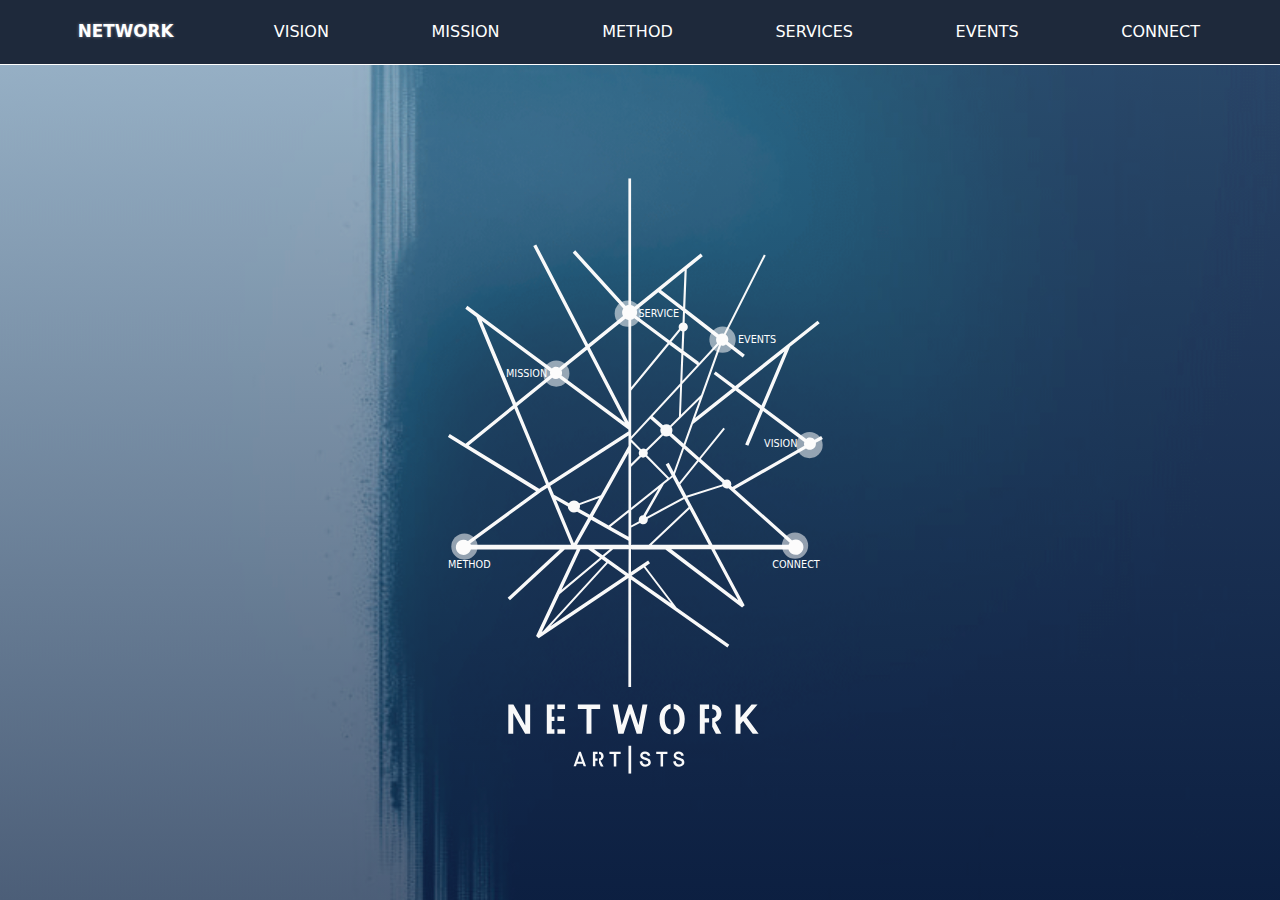
==== commit 6f145b16: "redeploy" ====
--- a/index.html
+++ b/index.html
@@ -9,5 +9,5 @@
 <style>*,:before,:after{box-sizing:border-box;border-width:0;border-style:solid;border-color:#e5e7eb}:before,:after{--tw-content:""}html{line-height:1.5;-webkit-text-size-adjust:100%;tab-size:4;font-family:ui-sans-serif,system-ui,-apple-system,BlinkMacSystemFont,Segoe UI,Roboto,Helvetica Neue,Arial,Noto Sans,sans-serif,"Apple Color Emoji","Segoe UI Emoji",Segoe UI Symbol,"Noto Color Emoji";font-feature-settings:normal;font-variation-settings:normal}body{margin:0;line-height:inherit}*,:before,:after{--tw-border-spacing-x:0;--tw-border-spacing-y:0;--tw-translate-x:0;--tw-translate-y:0;--tw-rotate:0;--tw-skew-x:0;--tw-skew-y:0;--tw-scale-x:1;--tw-scale-y:1;--tw-pan-x: ;--tw-pan-y: ;--tw-pinch-zoom: ;--tw-scroll-snap-strictness:proximity;--tw-gradient-from-position: ;--tw-gradient-via-position: ;--tw-gradient-to-position: ;--tw-ordinal: ;--tw-slashed-zero: ;--tw-numeric-figure: ;--tw-numeric-spacing: ;--tw-numeric-fraction: ;--tw-ring-inset: ;--tw-ring-offset-width:0px;--tw-ring-offset-color:#fff;--tw-ring-color:rgb(59 130 246 / .5);--tw-ring-offset-shadow:0 0 #0000;--tw-ring-shadow:0 0 #0000;--tw-shadow:0 0 #0000;--tw-shadow-colored:0 0 #0000;--tw-blur: ;--tw-brightness: ;--tw-contrast: ;--tw-grayscale: ;--tw-hue-rotate: ;--tw-invert: ;--tw-saturate: ;--tw-sepia: ;--tw-drop-shadow: ;--tw-backdrop-blur: ;--tw-backdrop-brightness: ;--tw-backdrop-contrast: ;--tw-backdrop-grayscale: ;--tw-backdrop-hue-rotate: ;--tw-backdrop-invert: ;--tw-backdrop-opacity: ;--tw-backdrop-saturate: ;--tw-backdrop-sepia: }</style><link rel="stylesheet" href="styles.58215fdc87cfc136.css" media="print" onload="this.media='all'"><noscript><link rel="stylesheet" href="styles.58215fdc87cfc136.css"></noscript></head>
 <body>
   <app-root></app-root>
-<script src="runtime.1c67a9e0d423e138.js" type="module"></script><script src="polyfills.b39e8f7c6ecf0d22.js" type="module"></script><script src="main.e985df1223e43f8c.js" type="module"></script></body>
+<script src="runtime.1c67a9e0d423e138.js" type="module"></script><script src="polyfills.b39e8f7c6ecf0d22.js" type="module"></script><script src="main.3b3789caf6333d45.js" type="module"></script></body>
 </html>
